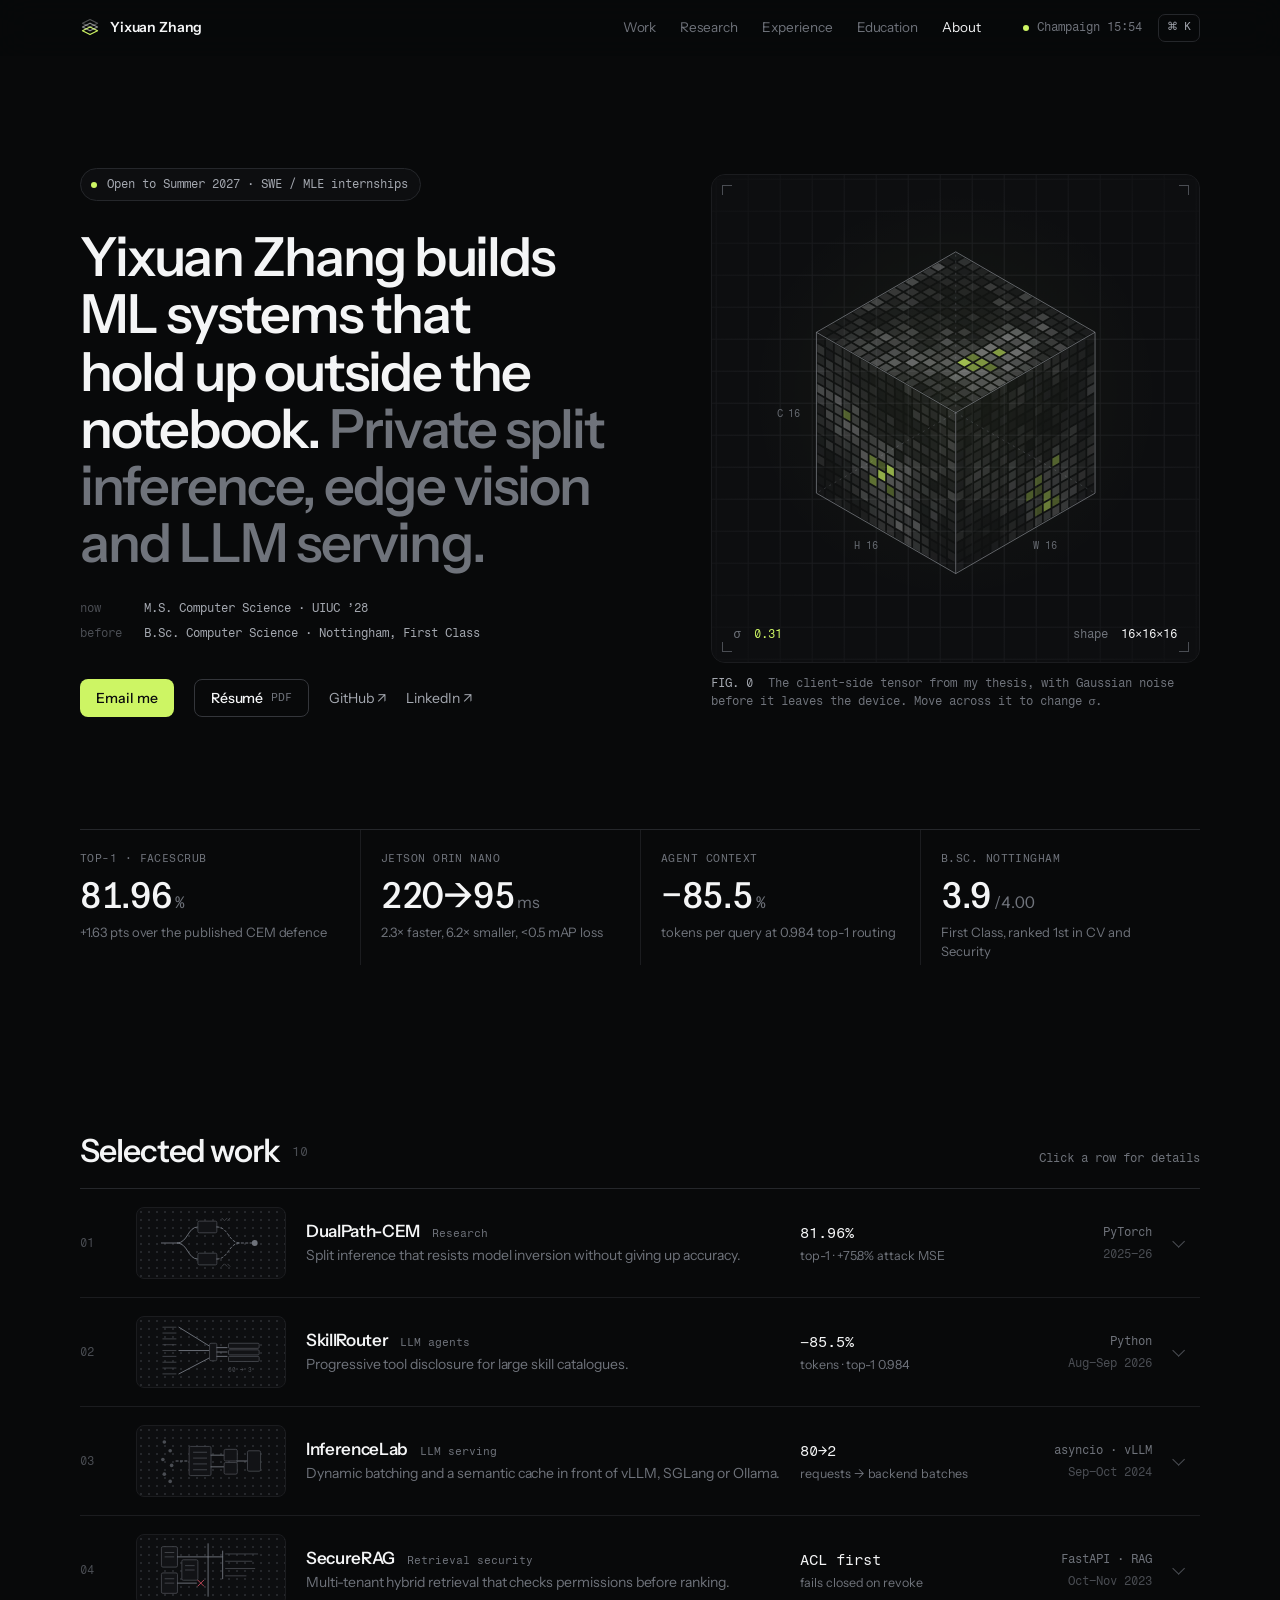
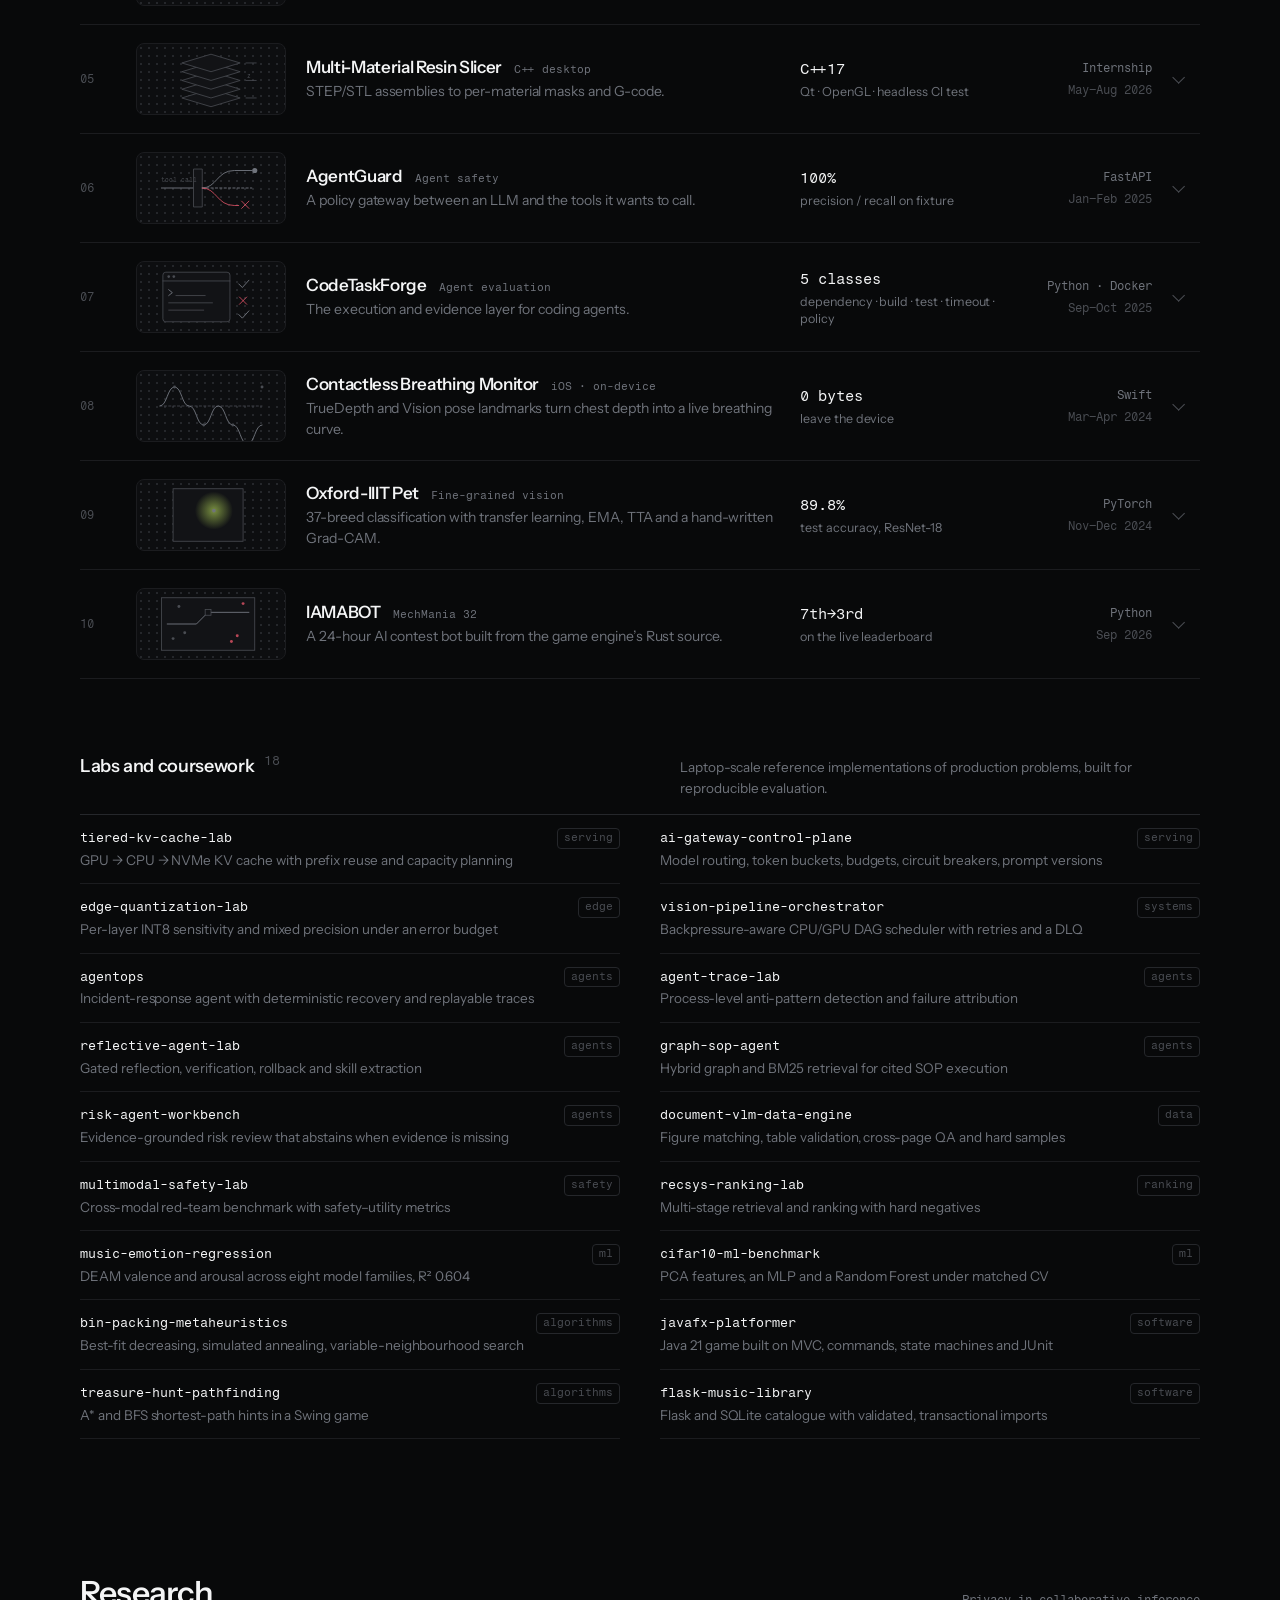
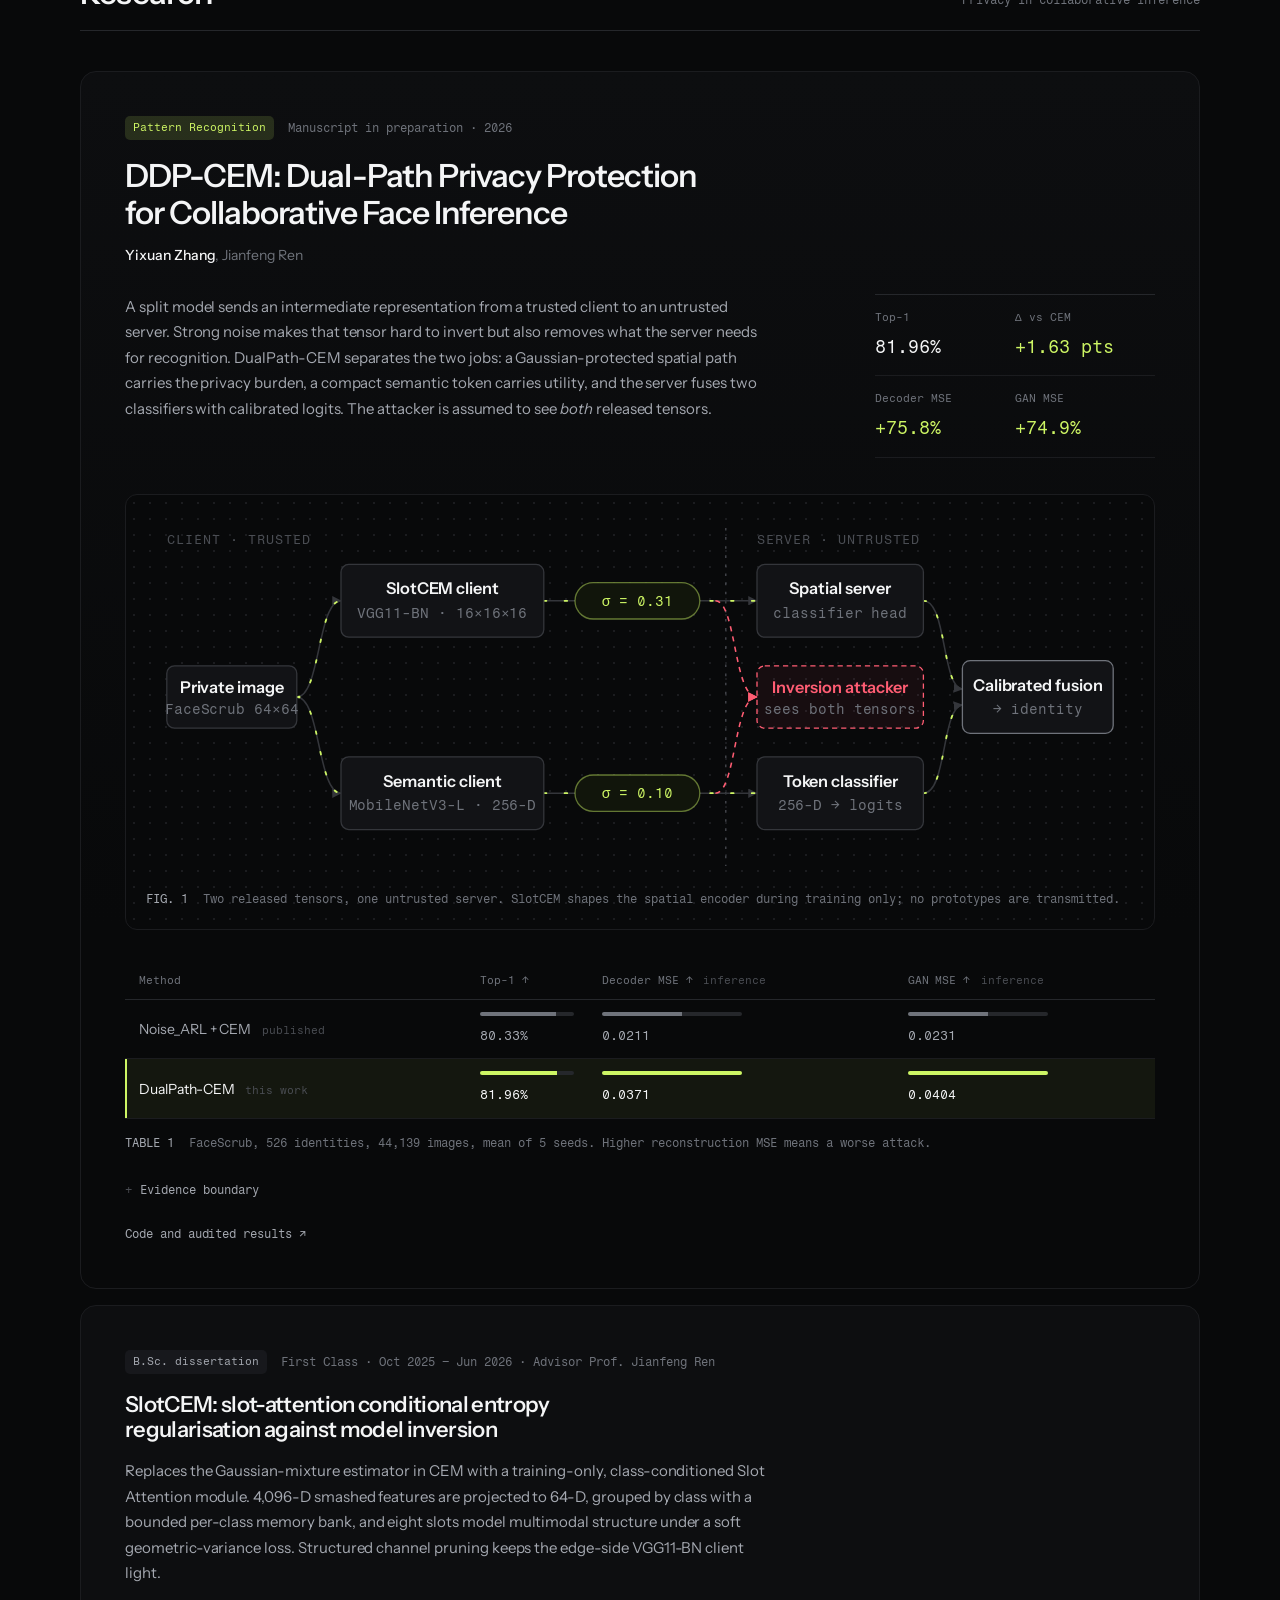
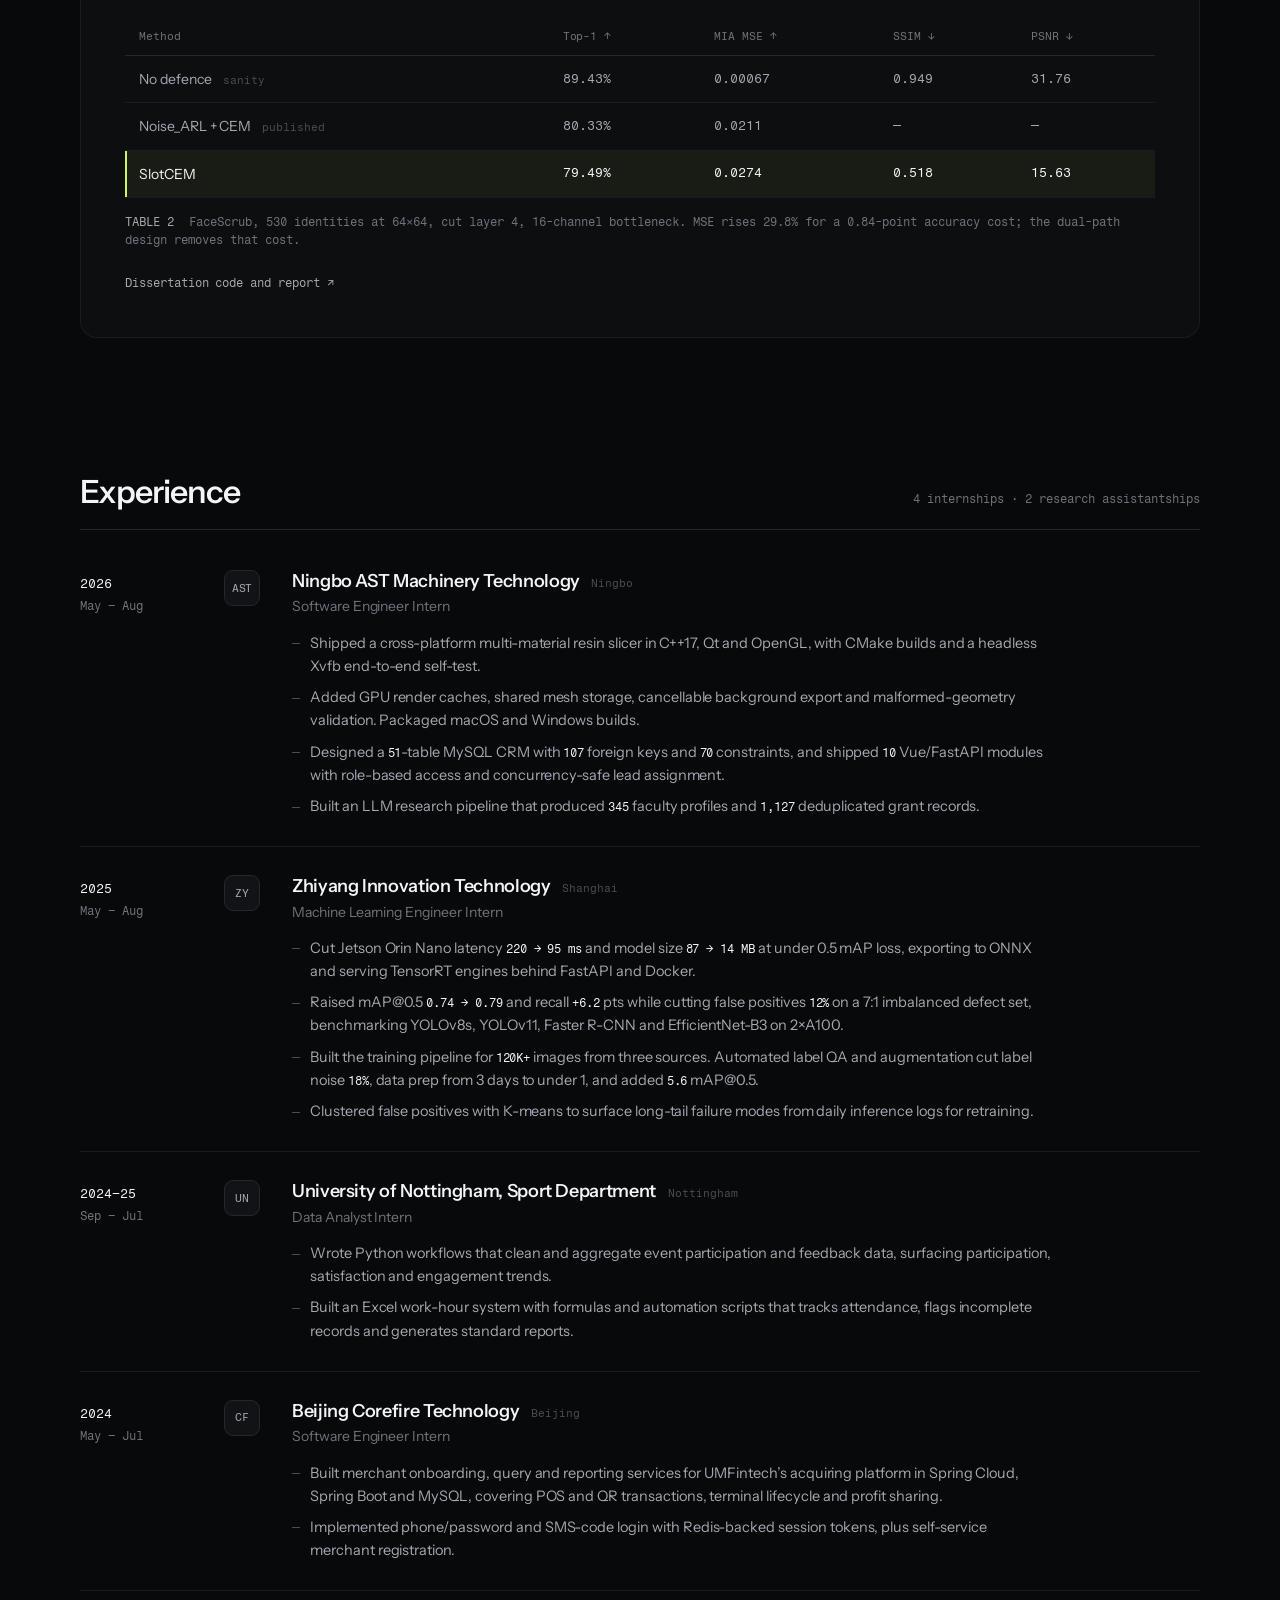
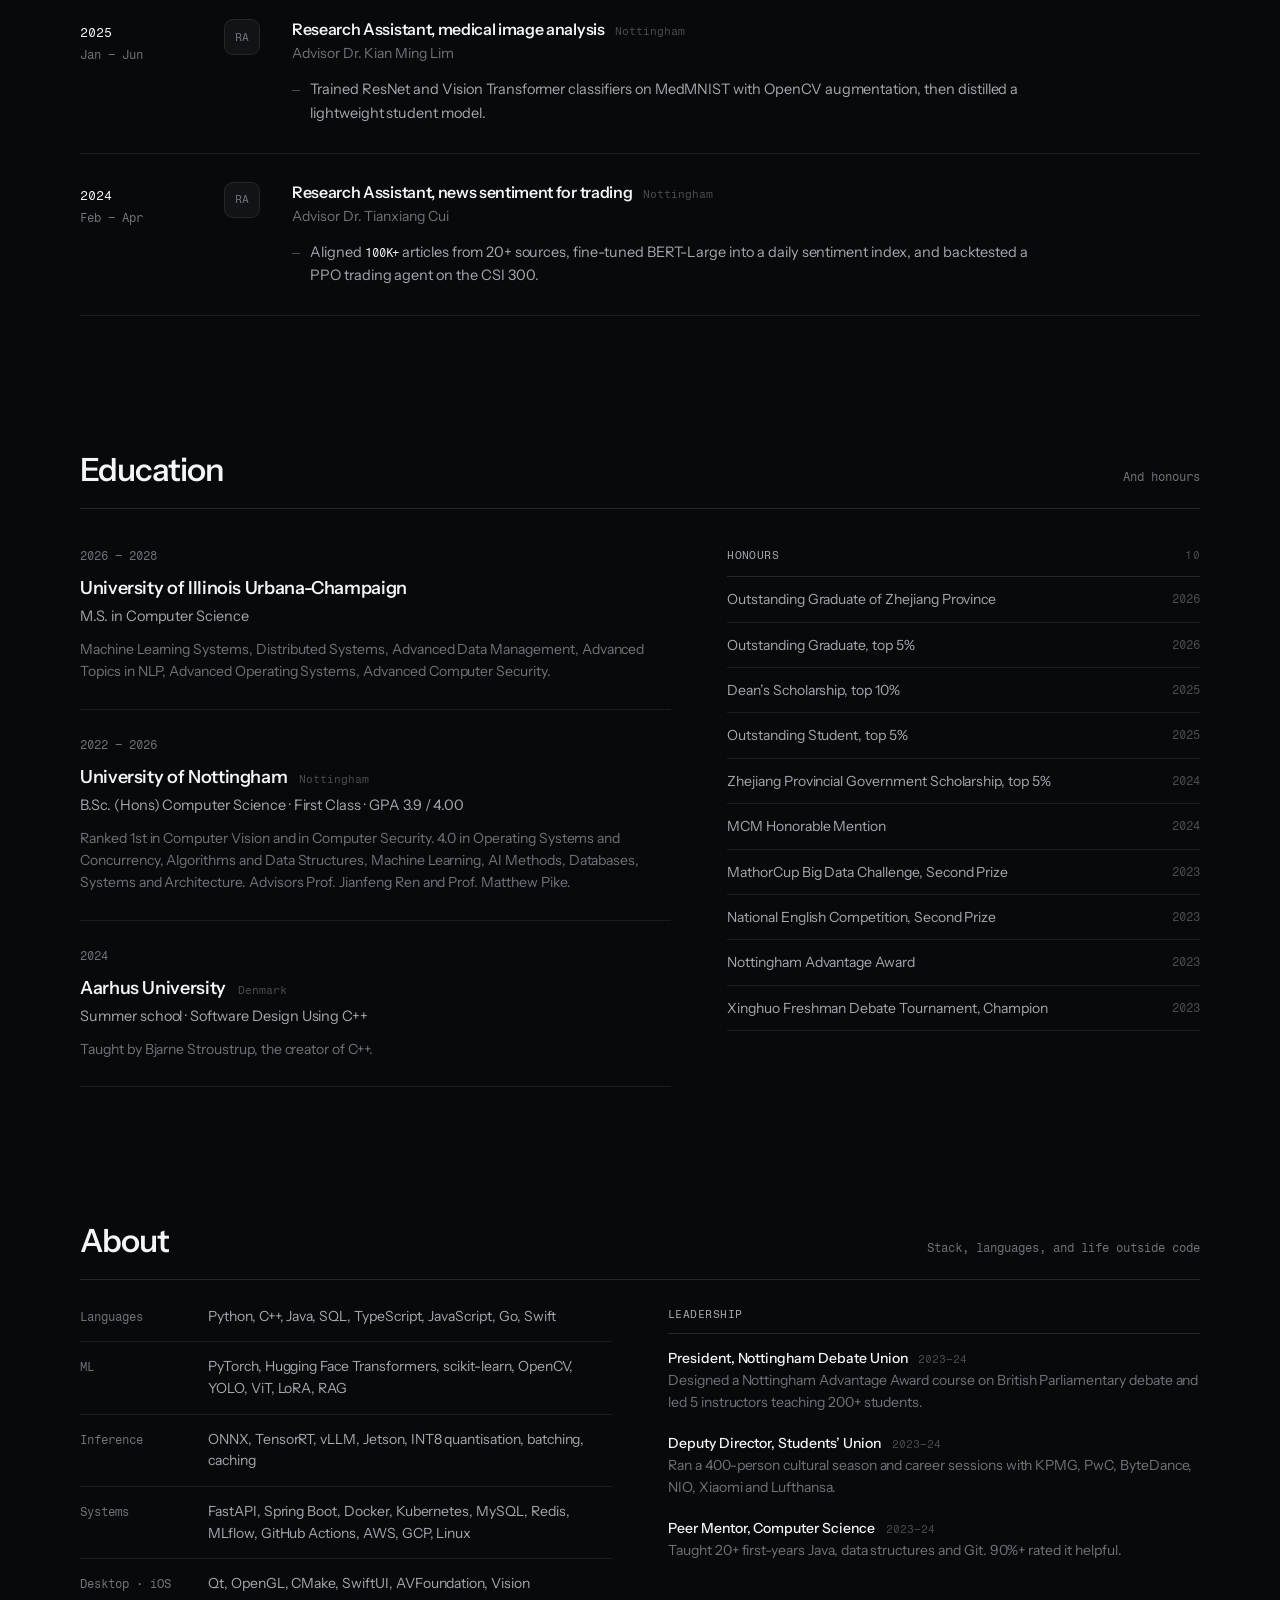
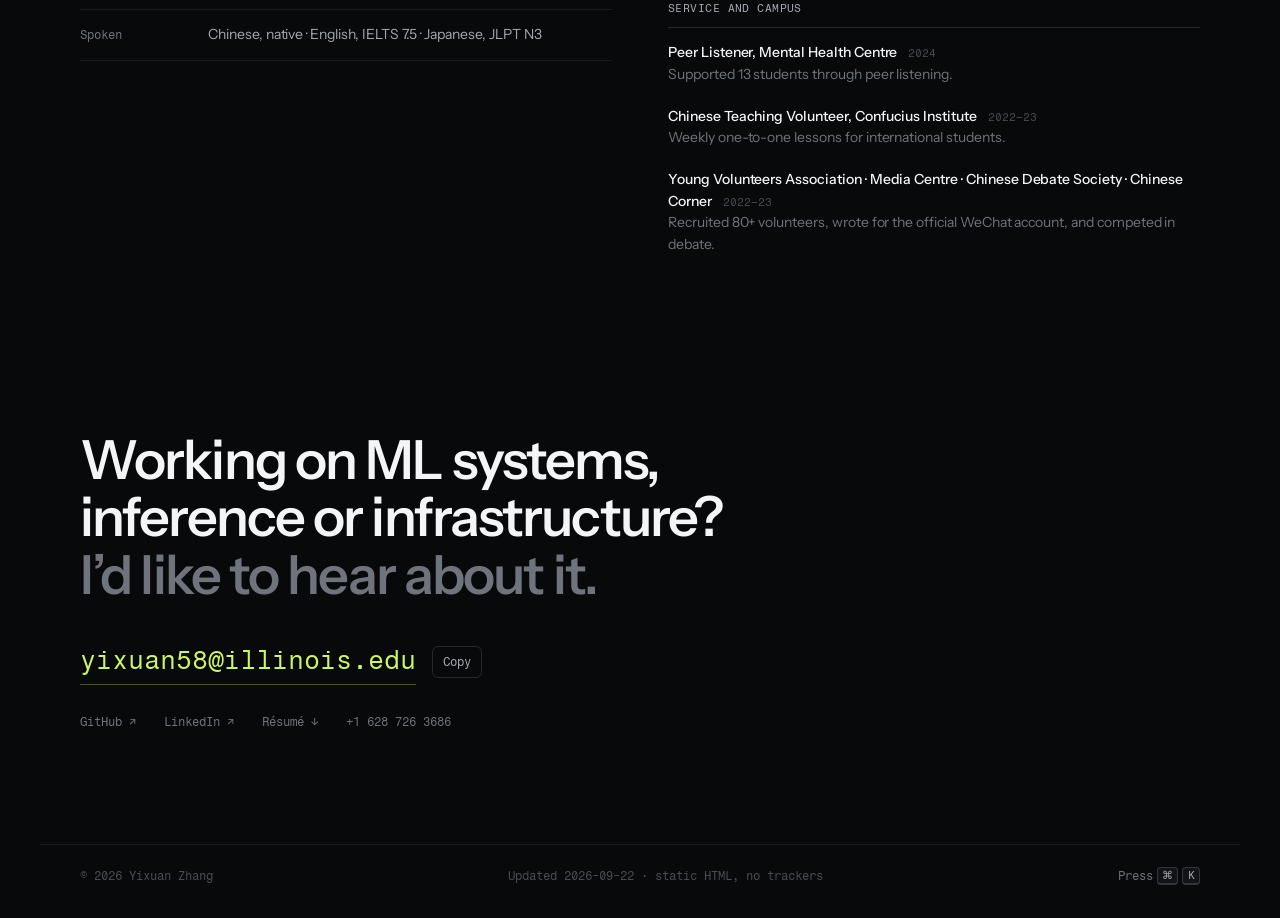
==== index.html @ f06b8dab "Stagger project dates from 2023 to 2026 so they no longer all sit in one month." ====
<!DOCTYPE html>
<html lang="en">
<head>
  <meta charset="utf-8">
  <meta name="viewport" content="width=device-width, initial-scale=1">
  <title>Yixuan Zhang — ML Engineer</title>
  <meta name="description" content="Yixuan (Asher) Zhang. Machine learning engineer: private split inference, edge vision, LLM serving. M.S. Computer Science at UIUC.">
  <meta name="author" content="Yixuan Zhang">
  <meta property="og:type" content="website">
  <meta property="og:title" content="Yixuan Zhang — ML Engineer">
  <meta property="og:description" content="Private split inference, edge vision, LLM serving. Research, internships, open source.">
  <meta property="og:url" content="https://asher0913.github.io/">
  <meta name="theme-color" content="#08090a">
  <link rel="preconnect" href="https://fonts.googleapis.com">
  <link rel="preconnect" href="https://fonts.gstatic.com" crossorigin>
  <link href="https://fonts.googleapis.com/css2?family=Instrument+Sans:wght@400..700&family=Fragment+Mono&display=swap" rel="stylesheet">
  <link rel="stylesheet" href="styles.css">
  <script>document.documentElement.classList.add("js")</script>
  <link rel="icon" href="data:image/svg+xml,<svg xmlns='http://www.w3.org/2000/svg' viewBox='0 0 64 64'><rect width='64' height='64' rx='12' fill='%2308090a'/><path d='M14 44 32 34 50 44 32 54Z' fill='none' stroke='%23cdf564' stroke-width='3'/><path d='M14 32 32 22 50 32 32 42Z' fill='none' stroke='%23f4f5f6' stroke-width='3' opacity='.55'/><path d='M14 20 32 10 50 20 32 30Z' fill='none' stroke='%23f4f5f6' stroke-width='3' opacity='.3'/></svg>">
  <script type="application/ld+json">
  {"@context":"https://schema.org","@type":"Person","name":"Yixuan Zhang","alternateName":"Asher Zhang","jobTitle":"Machine Learning Engineer","email":"mailto:yixuan58@illinois.edu","url":"https://asher0913.github.io/","affiliation":"University of Illinois Urbana-Champaign","alumniOf":"University of Nottingham","sameAs":["https://github.com/asher0913","https://www.linkedin.com/in/yixuan-zhang-b656392b5"]}
  </script>
</head>
<body>
  <a class="skip" href="#main">Skip to content</a>
  <div class="progress" aria-hidden="true"></div>

  <header class="bar">
    <div class="bar-in">
      <a class="mark" href="#top" aria-label="Back to top">
        <svg viewBox="0 0 24 24" aria-hidden="true"><path d="M3 16.5 12 12l9 4.5-9 4.5Z"/><path d="M3 12 12 7.5 21 12 12 16.5Z" opacity=".55"/><path d="M3 7.5 12 3l9 4.5L12 12Z" opacity=".3"/></svg>
        <span>Yixuan Zhang</span>
      </a>
      <nav class="bar-nav" aria-label="Sections">
        <a href="#work">Work</a>
        <a href="#research">Research</a>
        <a href="#experience">Experience</a>
        <a href="#education">Education</a>
        <a href="#about">About</a>
      </nav>
      <div class="bar-right">
        <span class="clock mono" aria-label="Local time in Champaign"><span class="pulse" aria-hidden="true"></span><span data-clock>Champaign</span></span>
        <button class="kbd-btn" type="button" data-open-palette aria-label="Open command menu"><kbd>⌘</kbd><kbd>K</kbd></button>
      </div>
    </div>
  </header>

  <main id="main">

    <!-- Hero -->
    <section class="hero wrap" id="top">
      <div class="hero-copy">
        <p class="eyebrow mono"><span class="dot" aria-hidden="true"></span>Open to Summer 2027 · SWE / MLE internships</p>
        <h1>
          <span class="h-strong">Yixuan Zhang builds ML systems that hold up outside the notebook.</span>
          <span class="h-soft">Private split inference, edge vision and LLM serving.</span>
        </h1>
        <p class="hero-meta mono"><span><i>now</i>M.S. Computer Science · UIUC ’28</span><span><i>before</i>B.Sc. Computer Science · Nottingham, First Class</span></p>
        <div class="hero-actions">
          <a class="btn btn-signal" href="mailto:yixuan58@illinois.edu">Email me</a>
          <a class="btn btn-line" href="Yixuan_Zhang_Resume.pdf?v=20260922">Résumé <span class="mono">PDF</span></a>
          <a class="txt-link" href="https://github.com/asher0913">GitHub ↗</a>
          <a class="txt-link" href="https://www.linkedin.com/in/yixuan-zhang-b656392b5">LinkedIn ↗</a>
        </div>
      </div>

      <figure class="hero-fig" aria-labelledby="fig0-cap">
        <div class="fig-frame">
          <span class="fig-corner tl" aria-hidden="true"></span><span class="fig-corner tr" aria-hidden="true"></span>
          <span class="fig-corner bl" aria-hidden="true"></span><span class="fig-corner br" aria-hidden="true"></span>
          <canvas id="tensor" width="520" height="520" role="img" aria-label="Isometric 16 by 16 by 16 feature tensor with animated Gaussian noise."></canvas>
          <div class="fig-readout mono" aria-live="off">
            <span>σ <b data-sigma>0.31</b></span>
            <span>shape <b>16×16×16</b></span>
          </div>
        </div>
        <figcaption id="fig0-cap" class="mono"><span>FIG. 0</span> The client-side tensor from my thesis, with Gaussian noise before it leaves the device. Move across it to change σ.</figcaption>
      </figure>

      <dl class="spec">
        <div><dt class="mono">Top-1 · FaceScrub</dt><dd>81.96<small>%</small></dd><p>+1.63 pts over the published CEM defence</p></div>
        <div><dt class="mono">Jetson Orin Nano</dt><dd>220→95<small>ms</small></dd><p>2.3× faster, 6.2× smaller, &lt;0.5 mAP loss</p></div>
        <div><dt class="mono">Agent context</dt><dd>−85.5<small>%</small></dd><p>tokens per query at 0.984 top-1 routing</p></div>
        <div><dt class="mono">B.Sc. Nottingham</dt><dd>3.9<small>/4.00</small></dd><p>First Class, ranked 1st in CV and Security</p></div>
      </dl>
    </section>

    <!-- Selected work -->
    <section class="sec wrap" id="work" aria-labelledby="work-h">
      <header class="sec-head">
        <h2 id="work-h">Selected work <span class="count mono">10</span></h2>
        <p class="mono sec-note">Click a row for details</p>
      </header>

      <div class="works">
        <details class="work" data-reveal>
          <summary>
            <span class="w-idx mono">01</span>
            <span class="w-fig" aria-hidden="true">
              <svg viewBox="0 0 160 96"><path class="ln" d="M12 48h22"/><path class="ln" d="M34 48c14 0 14-22 28-22h26"/><path class="ln" d="M34 48c14 0 14 22 28 22h26"/><rect class="bx" x="62" y="18" width="26" height="16" rx="2"/><rect class="bx" x="62" y="62" width="26" height="16" rx="2"/><path class="ln hl dash" d="M88 26c16 0 16 22 32 22h16"/><path class="ln hl dash" d="M88 70c16 0 16-22 32-22"/><circle class="nd hl" cx="140" cy="48" r="4"/><path class="tk" d="M95 14l3 3m4-3-3 3m4 0 3-3M95 80l3-3m4 3-3-3m4 0 3 3"/></svg>
            </span>
            <span class="w-main"><span class="w-title">DualPath-CEM</span><span class="w-kind mono">Research</span><span class="w-desc">Split inference that resists model inversion without giving up accuracy.</span></span>
            <span class="w-result"><b class="mono">81.96%</b><span>top-1 · +75.8% attack MSE</span></span>
            <span class="w-meta mono"><span>PyTorch</span><span>2025–26</span></span>
            <span class="w-chev" aria-hidden="true"></span>
          </summary>
          <div class="w-body">
            <ul>
              <li>Two client paths: a Gaussian-protected 16×16×16 SlotCEM tensor carries the privacy burden and a 256-D MobileNetV3 token carries utility. The server fuses them with calibrated logits.</li>
              <li>On a 44,139-image FaceScrub split (526 identities, 5 seeds), top-1 rose 1.63 points over the published Noise_ARL+CEM reference while decoder and GAN reconstruction MSE rose 75.8% and 74.9%.</li>
              <li>Manuscript in preparation for <em>Pattern Recognition</em> with Prof. Jianfeng Ren. Full write-up in <a href="#research">Research</a>.</li>
            </ul>
            <a class="txt-link" href="https://github.com/asher0913/DualPathCEM">github.com/asher0913/DualPathCEM ↗</a>
          </div>
        </details>

        <details class="work" data-reveal>
          <summary>
            <span class="w-idx mono">02</span>
            <span class="w-fig" aria-hidden="true">
              <svg viewBox="0 0 160 96"><g class="tk"><path d="M14 14h18M14 22h18M14 30h18M14 38h18M14 46h18M14 54h18M14 62h18M14 70h18M14 78h18"/></g><path class="ln" d="M36 14 78 40M36 78 78 56M36 46h42"/><rect class="bx" x="78" y="36" width="10" height="24" rx="2"/><path class="ln" d="M88 42h14M88 48h14M88 54h14"/><rect class="bx" x="104" y="36" width="42" height="7" rx="1.5"/><rect class="bx hl" x="104" y="45" width="42" height="7" rx="1.5"/><rect class="bx" x="104" y="54" width="42" height="7" rx="1.5"/><text class="lbl" x="104" y="76">60 → 3</text></svg>
            </span>
            <span class="w-main"><span class="w-title">SkillRouter</span><span class="w-kind mono">LLM agents</span><span class="w-desc">Progressive tool disclosure for large skill catalogues.</span></span>
            <span class="w-result"><b class="mono">−85.5%</b><span>tokens · top-1 0.984</span></span>
            <span class="w-meta mono"><span>Python</span><span>Aug–Sep 2026</span></span>
            <span class="w-chev" aria-hidden="true"></span>
          </summary>
          <div class="w-body">
            <ul>
              <li>Three-tier registry: routing reads only metadata, and full instructions load only for the skills actually selected.</li>
              <li>IDF-weighted lexical prefilter protects recall, then a ranker selects top-k. On a 60-skill catalogue, context fell from 14,108 to 2,052 tokens per query at top-1 0.984 and top-3 1.000.</li>
              <li>Content fingerprints and a CI admission gate block catalogue changes that add trigger conflicts or drop routing accuracy. 26 tests in GitHub Actions.</li>
            </ul>
            <a class="txt-link" href="https://github.com/asher0913/skill-router">github.com/asher0913/skill-router ↗</a>
          </div>
        </details>

        <details class="work" data-reveal>
          <summary>
            <span class="w-idx mono">03</span>
            <span class="w-fig" aria-hidden="true">
              <svg viewBox="0 0 160 96"><g class="nd-s"><circle cx="16" cy="22" r="2.5"/><circle cx="24" cy="34" r="2.5"/><circle cx="14" cy="46" r="2.5"/><circle cx="26" cy="54" r="2.5"/><circle cx="16" cy="66" r="2.5"/><circle cx="24" cy="76" r="2.5"/></g><path class="ln dash" d="M32 48h18"/><rect class="bx" x="50" y="28" width="30" height="40" rx="2"/><path class="tk" d="M56 36h18M56 44h18M56 52h18M56 60h18"/><path class="ln" d="M80 40h18M80 56h18"/><rect class="bx hl" x="98" y="32" width="18" height="16" rx="2"/><rect class="bx hl" x="98" y="50" width="18" height="16" rx="2"/><path class="ln" d="M116 48h14"/><rect class="bx" x="130" y="34" width="18" height="28" rx="2"/></svg>
            </span>
            <span class="w-main"><span class="w-title">InferenceLab</span><span class="w-kind mono">LLM serving</span><span class="w-desc">Dynamic batching and a semantic cache in front of vLLM, SGLang or Ollama.</span></span>
            <span class="w-result"><b class="mono">80→2</b><span>requests → backend batches</span></span>
            <span class="w-meta mono"><span>asyncio · vLLM</span><span>Sep–Oct 2024</span></span>
            <span class="w-chev" aria-hidden="true"></span>
          </summary>
          <div class="w-body">
            <ul>
              <li>Async dynamic batcher with batch-size and queue-wait bounds, plus a TTL/LRU semantic cache with a configurable similarity threshold.</li>
              <li>An 80-request, 16-concurrency workload collapsed into 2 backend batches at an 80% cache-hit rate and ~79 ms P95 on the deterministic backend.</li>
              <li>Swappable OpenAI-compatible backend, so the same harness runs against real vLLM, SGLang or Ollama servers.</li>
            </ul>
            <a class="txt-link" href="https://github.com/asher0913/inference-lab">github.com/asher0913/inference-lab ↗</a>
          </div>
        </details>

        <details class="work" data-reveal>
          <summary>
            <span class="w-idx mono">04</span>
            <span class="w-fig" aria-hidden="true">
              <svg viewBox="0 0 160 96"><rect class="bx" x="12" y="16" width="22" height="28" rx="2"/><rect class="bx" x="12" y="52" width="22" height="28" rx="2"/><rect class="bx" x="40" y="34" width="22" height="28" rx="2"/><path class="tk" d="M17 24h12M17 30h12M17 60h12M17 66h12M45 42h12M45 48h12"/><path class="ln hl" d="M76 12v72"/><path class="ln" d="M34 30h42M34 66h26"/><path class="ln warn" d="M62 62l8 8m0-8-8 8"/><path class="ln" d="M76 30h20"/><path class="tk" d="M100 26h44M100 36h36M100 46h40M100 56h28"/><path class="ln" d="M96 22v38"/></svg>
            </span>
            <span class="w-main"><span class="w-title">SecureRAG</span><span class="w-kind mono">Retrieval security</span><span class="w-desc">Multi-tenant hybrid retrieval that checks permissions before ranking.</span></span>
            <span class="w-result"><b class="mono">ACL first</b><span>fails closed on revoke</span></span>
            <span class="w-meta mono"><span>FastAPI · RAG</span><span>Oct–Nov 2023</span></span>
            <span class="w-chev" aria-hidden="true"></span>
          </summary>
          <div class="w-body">
            <ul>
              <li>Tenant and ACL filters run before hybrid ranking, and permissions are re-checked live before context assembly, so revoked text never reaches the model.</li>
              <li>BM25-style lexical retrieval with a swappable embedding interface, plus Recall@K, MRR and authorization-leakage regression tests.</li>
              <li>Citation and denial audit events on every query.</li>
            </ul>
            <a class="txt-link" href="https://github.com/asher0913/secure-rag">github.com/asher0913/secure-rag ↗</a>
          </div>
        </details>

        <details class="work" data-reveal>
          <summary>
            <span class="w-idx mono">05</span>
            <span class="w-fig" aria-hidden="true">
              <svg viewBox="0 0 160 96"><path class="bx" d="M40 74 80 62l40 12-40 12Z"/><path class="bx" d="M40 62 80 50l40 12-40 12Z"/><path class="bx hl" d="M40 50 80 38l40 12-40 12Z"/><path class="bx" d="M40 38 80 26l40 12-40 12Z"/><path class="bx" d="M40 26 80 14l40 12-40 12Z"/><path class="tk" d="M128 26h14M128 50h14M128 74h14"/><text class="lbl" x="130" y="46">z</text></svg>
            </span>
            <span class="w-main"><span class="w-title">Multi-Material Resin Slicer</span><span class="w-kind mono">C++ desktop</span><span class="w-desc">STEP/STL assemblies to per-material masks and G-code.</span></span>
            <span class="w-result"><b class="mono">C++17</b><span>Qt · OpenGL · headless CI test</span></span>
            <span class="w-meta mono"><span>Internship</span><span>May–Aug 2026</span></span>
            <span class="w-chev" aria-hidden="true"></span>
          </summary>
          <div class="w-body">
            <ul>
              <li>Imports STL and STEP assemblies through OpenCascade while preserving nested transforms, with per-part material assignment and an OpenGL VBO preview.</li>
              <li>Rasterises per-material PNG masks in a background worker with cancellation and timeouts, plans tank changes layer by layer, and writes merged exposures plus G-code.</li>
              <li>A headless <span class="mono">--selftest</span> runs the full import-to-G-code path under Xvfb in Ubuntu CI. Packaged for macOS and Windows.</li>
            </ul>
            <a class="txt-link" href="https://github.com/asher0913/multi-material-slicer">github.com/asher0913/multi-material-slicer ↗</a>
          </div>
        </details>

        <details class="work" data-reveal>
          <summary>
            <span class="w-idx mono">06</span>
            <span class="w-fig" aria-hidden="true">
              <svg viewBox="0 0 160 96"><path class="ln" d="M12 48h44"/><path class="bx" d="M56 22h12v52H56z"/><path class="ln hl" d="M68 48c20 0 20-24 44-24h24"/><path class="ln dash" d="M68 48h68"/><path class="ln warn" d="M68 48c20 0 20 24 44 24h6"/><path class="ln warn" d="M122 66l10 10m0-10-10 10"/><circle class="nd hl" cx="140" cy="24" r="3.5"/><text class="lbl" x="12" y="40">tool call</text></svg>
            </span>
            <span class="w-main"><span class="w-title">AgentGuard</span><span class="w-kind mono">Agent safety</span><span class="w-desc">A policy gateway between an LLM and the tools it wants to call.</span></span>
            <span class="w-result"><b class="mono">100%</b><span>precision / recall on fixture</span></span>
            <span class="w-meta mono"><span>FastAPI</span><span>Jan–Feb 2025</span></span>
            <span class="w-chev" aria-hidden="true"></span>
          </summary>
          <div class="w-body">
            <ul>
              <li>Every proposed tool call returns allow, require-approval or deny, with a bounded risk score, readable reasons and stable rule IDs for audit.</li>
              <li>Covers destructive shell commands, broad filesystem targets, credential exfiltration, prompt-injection propagation and multi-step escalation.</li>
              <li>100% precision and recall on the checked-in adversarial fixture.</li>
            </ul>
            <a class="txt-link" href="https://github.com/asher0913/agent-guard">github.com/asher0913/agent-guard ↗</a>
          </div>
        </details>

        <details class="work" data-reveal>
          <summary>
            <span class="w-idx mono">07</span>
            <span class="w-fig" aria-hidden="true">
              <svg viewBox="0 0 160 96"><rect class="bx" x="14" y="14" width="92" height="68" rx="4"/><path class="tk" d="M14 26h92"/><circle class="nd-s" cx="22" cy="20" r="1.8"/><circle class="nd-s" cx="29" cy="20" r="1.8"/><path class="ln" d="M22 38l5 4-5 4"/><path class="tk" d="M32 46h40M22 56h60M22 66h48"/><path class="ln hl" d="M118 30l5 5 9-10"/><path class="ln warn" d="M119 48l10 10m0-10-10 10"/><path class="ln hl" d="M118 72l5 5 9-10"/></svg>
            </span>
            <span class="w-main"><span class="w-title">CodeTaskForge</span><span class="w-kind mono">Agent evaluation</span><span class="w-desc">The execution and evidence layer for coding agents.</span></span>
            <span class="w-result"><b class="mono">5 classes</b><span>dependency · build · test · timeout · policy</span></span>
            <span class="w-meta mono"><span>Python · Docker</span><span>Sep–Oct 2025</span></span>
            <span class="w-chev" aria-hidden="true"></span>
          </summary>
          <div class="w-body">
            <ul>
              <li>Profiles a repository, then runs allowlisted, shell-free commands with timeouts, sanitised environments and path-traversal defences.</li>
              <li>Classifies each failure and emits a deterministic JSON report that downstream evaluation can consume. CLI and FastAPI share one pipeline.</li>
              <li>Docker and CI regression coverage.</li>
            </ul>
            <a class="txt-link" href="https://github.com/asher0913/code-task-forge">github.com/asher0913/code-task-forge ↗</a>
          </div>
        </details>

        <details class="work" data-reveal>
          <summary>
            <span class="w-idx mono">08</span>
            <span class="w-fig" aria-hidden="true">
              <svg viewBox="0 0 160 96"><path class="tk dash" d="M10 48h140"/><path class="ln hl" d="M10 48c10 0 10-26 20-26s10 26 20 26 10 26 20 26 10-26 20-26 10 26 20 26 10 26 20 26 10-26 20-26"/><g class="nd-s"><circle cx="30" cy="22" r="2"/><circle cx="70" cy="74" r="2"/><circle cx="110" cy="74" r="2"/><circle cx="150" cy="22" r="2"/></g></svg>
            </span>
            <span class="w-main"><span class="w-title">Contactless Breathing Monitor</span><span class="w-kind mono">iOS · on-device</span><span class="w-desc">TrueDepth and Vision pose landmarks turn chest depth into a live breathing curve.</span></span>
            <span class="w-result"><b class="mono">0 bytes</b><span>leave the device</span></span>
            <span class="w-meta mono"><span>Swift</span><span>Mar–Apr 2024</span></span>
            <span class="w-chev" aria-hidden="true"></span>
          </summary>
          <div class="w-body">
            <ul>
              <li>AVCaptureMultiCamSession synchronises front-camera video with TrueDepth depth, and Vision shoulder landmarks define the chest region of interest.</li>
              <li>Gaussian filtering and a weighted moving average turn the cropped depth signal into a respiratory curve plotted live in SwiftUI.</li>
              <li>No network client and no persistence. Grew out of a Software Engineering group project I led under Prof. Matthew Pike.</li>
            </ul>
            <a class="txt-link" href="https://github.com/asher0913/contactless-breathing-monitor">github.com/asher0913/contactless-breathing-monitor ↗</a>
          </div>
        </details>

        <details class="work" data-reveal>
          <summary>
            <span class="w-idx mono">09</span>
            <span class="w-fig" aria-hidden="true">
              <svg viewBox="0 0 160 96"><defs><radialGradient id="cam"><stop offset="0" stop-color="#cdf564" stop-opacity=".55"/><stop offset="1" stop-color="#cdf564" stop-opacity="0"/></radialGradient></defs><g class="grid-s"><path d="M40 12v72M52 12v72M64 12v72M76 12v72M88 12v72M100 12v72M112 12v72M28 24h96M28 36h96M28 48h96M28 60h96M28 72h96"/></g><rect class="bx" x="28" y="12" width="96" height="72"/><circle cx="84" cy="42" r="26" fill="url(#cam)"/><circle class="nd hl" cx="84" cy="42" r="2.5"/></svg>
            </span>
            <span class="w-main"><span class="w-title">Oxford-IIIT Pet</span><span class="w-kind mono">Fine-grained vision</span><span class="w-desc">37-breed classification with transfer learning, EMA, TTA and a hand-written Grad-CAM.</span></span>
            <span class="w-result"><b class="mono">89.8%</b><span>test accuracy, ResNet-18</span></span>
            <span class="w-meta mono"><span>PyTorch</span><span>Nov–Dec 2024</span></span>
            <span class="w-chev" aria-hidden="true"></span>
          </summary>
          <div class="w-body">
            <ul>
              <li>Fine-tuned ResNet-18 with mixed precision, cosine scheduling, EMA and horizontal-flip TTA to 89.8% test accuracy on 37 classes.</li>
              <li>A from-scratch SE-ResNet reached 49.7% as the controlled baseline, with ablations, confusion matrices and Grad-CAM overlays.</li>
            </ul>
            <a class="txt-link" href="https://github.com/asher0913/oxford-pet-classification">github.com/asher0913/oxford-pet-classification ↗</a>
          </div>
        </details>

        <details class="work" data-reveal>
          <summary>
            <span class="w-idx mono">10</span>
            <span class="w-fig" aria-hidden="true">
              <svg viewBox="0 0 160 96"><g class="grid-s"><path d="M28 12v72M44 12v72M60 12v72M76 12v72M92 12v72M108 12v72M124 12v72M12 28h128M12 44h128M12 60h128M12 76h128"/></g><rect class="bx" x="12" y="12" width="128" height="72"/><path class="ln hl" d="M20 48h40l16-16h56"/><rect class="bx hl" x="72" y="28" width="8" height="8"/><g class="nd-s"><circle cx="36" cy="24" r="2"/><circle cx="28" cy="68" r="2"/><circle cx="44" cy="60" r="2"/></g><g class="nd-w"><circle cx="116" cy="64" r="2"/><circle cx="124" cy="20" r="2"/><circle cx="108" cy="72" r="2"/></g></svg>
            </span>
            <span class="w-main"><span class="w-title">IAMABOT</span><span class="w-kind mono">MechMania 32</span><span class="w-desc">A 24-hour AI contest bot built from the game engine’s Rust source.</span></span>
            <span class="w-result"><b class="mono">7th→3rd</b><span>on the live leaderboard</span></span>
            <span class="w-meta mono"><span>Python</span><span>Sep 2026</span></span>
            <span class="w-chev" aria-hidden="true"></span>
          </summary>
          <div class="w-body">
            <ul>
              <li>Commands a fleet of up to 32 bots on a walled 32×32 map. Every rule the bot relies on was read from the engine’s Rust source rather than the prose rules.</li>
              <li>Engine-exact fire control, payload control and a replay-driven regression arena for testing strategy changes.</li>
            </ul>
            <a class="txt-link" href="https://github.com/asher0913/IAMABOT">github.com/asher0913/IAMABOT ↗</a>
          </div>
        </details>
      </div>

      <div class="labs" data-reveal>
        <header class="labs-head">
          <h3>Labs and coursework <span class="count mono">18</span></h3>
          <p>Laptop-scale reference implementations of production problems, built for reproducible evaluation.</p>
        </header>
        <div class="labs-table" role="list">
          <a role="listitem" href="https://github.com/asher0913/tiered-kv-cache-lab"><span class="mono">tiered-kv-cache-lab</span><span>GPU → CPU → NVMe KV cache with prefix reuse and capacity planning</span><em class="mono">serving</em></a>
          <a role="listitem" href="https://github.com/asher0913/ai-gateway-control-plane"><span class="mono">ai-gateway-control-plane</span><span>Model routing, token buckets, budgets, circuit breakers, prompt versions</span><em class="mono">serving</em></a>
          <a role="listitem" href="https://github.com/asher0913/edge-quantization-lab"><span class="mono">edge-quantization-lab</span><span>Per-layer INT8 sensitivity and mixed precision under an error budget</span><em class="mono">edge</em></a>
          <a role="listitem" href="https://github.com/asher0913/vision-pipeline-orchestrator"><span class="mono">vision-pipeline-orchestrator</span><span>Backpressure-aware CPU/GPU DAG scheduler with retries and a DLQ</span><em class="mono">systems</em></a>
          <a role="listitem" href="https://github.com/asher0913/agentops"><span class="mono">agentops</span><span>Incident-response agent with deterministic recovery and replayable traces</span><em class="mono">agents</em></a>
          <a role="listitem" href="https://github.com/asher0913/agent-trace-lab"><span class="mono">agent-trace-lab</span><span>Process-level anti-pattern detection and failure attribution</span><em class="mono">agents</em></a>
          <a role="listitem" href="https://github.com/asher0913/reflective-agent-lab"><span class="mono">reflective-agent-lab</span><span>Gated reflection, verification, rollback and skill extraction</span><em class="mono">agents</em></a>
          <a role="listitem" href="https://github.com/asher0913/graph-sop-agent"><span class="mono">graph-sop-agent</span><span>Hybrid graph and BM25 retrieval for cited SOP execution</span><em class="mono">agents</em></a>
          <a role="listitem" href="https://github.com/asher0913/risk-agent-workbench"><span class="mono">risk-agent-workbench</span><span>Evidence-grounded risk review that abstains when evidence is missing</span><em class="mono">agents</em></a>
          <a role="listitem" href="https://github.com/asher0913/document-vlm-data-engine"><span class="mono">document-vlm-data-engine</span><span>Figure matching, table validation, cross-page QA and hard samples</span><em class="mono">data</em></a>
          <a role="listitem" href="https://github.com/asher0913/multimodal-safety-lab"><span class="mono">multimodal-safety-lab</span><span>Cross-modal red-team benchmark with safety–utility metrics</span><em class="mono">safety</em></a>
          <a role="listitem" href="https://github.com/asher0913/recsys-ranking-lab"><span class="mono">recsys-ranking-lab</span><span>Multi-stage retrieval and ranking with hard negatives</span><em class="mono">ranking</em></a>
          <a role="listitem" href="https://github.com/asher0913/music-emotion-regression"><span class="mono">music-emotion-regression</span><span>DEAM valence and arousal across eight model families, R² 0.604</span><em class="mono">ml</em></a>
          <a role="listitem" href="https://github.com/asher0913/cifar10-ml-benchmark"><span class="mono">cifar10-ml-benchmark</span><span>PCA features, an MLP and a Random Forest under matched CV</span><em class="mono">ml</em></a>
          <a role="listitem" href="https://github.com/asher0913/bin-packing-metaheuristics"><span class="mono">bin-packing-metaheuristics</span><span>Best-fit decreasing, simulated annealing, variable-neighbourhood search</span><em class="mono">algorithms</em></a>
          <a role="listitem" href="https://github.com/asher0913/javafx-platformer"><span class="mono">javafx-platformer</span><span>Java 21 game built on MVC, commands, state machines and JUnit</span><em class="mono">software</em></a>
          <a role="listitem" href="https://github.com/asher0913/treasure-hunt-pathfinding"><span class="mono">treasure-hunt-pathfinding</span><span>A* and BFS shortest-path hints in a Swing game</span><em class="mono">algorithms</em></a>
          <a role="listitem" href="https://github.com/asher0913/flask-music-library"><span class="mono">flask-music-library</span><span>Flask and SQLite catalogue with validated, transactional imports</span><em class="mono">software</em></a>
        </div>
      </div>
    </section>

    <!-- Research -->
    <section class="sec wrap" id="research" aria-labelledby="research-h">
      <header class="sec-head">
        <h2 id="research-h">Research</h2>
        <p class="mono sec-note">Privacy in collaborative inference</p>
      </header>

      <article class="paper" data-reveal>
        <div class="paper-top">
          <span class="venue mono">Pattern Recognition</span>
          <span class="mono paper-status">Manuscript in preparation · 2026</span>
        </div>
        <h3>DDP-CEM: Dual-Path Privacy Protection for Collaborative Face Inference</h3>
        <p class="authors"><b>Yixuan Zhang</b>, Jianfeng Ren</p>

        <div class="paper-grid">
          <p class="abstract">A split model sends an intermediate representation from a trusted client to an untrusted server. Strong noise makes that tensor hard to invert but also removes what the server needs for recognition. DualPath-CEM separates the two jobs: a Gaussian-protected spatial path carries the privacy burden, a compact semantic token carries utility, and the server fuses two classifiers with calibrated logits. The attacker is assumed to see <em>both</em> released tensors.</p>
          <dl class="paper-nums">
            <div><dt class="mono">Top-1</dt><dd class="mono">81.96%</dd></div>
            <div><dt class="mono">Δ vs CEM</dt><dd class="mono sig">+1.63 pts</dd></div>
            <div><dt class="mono">Decoder MSE</dt><dd class="mono sig">+75.8%</dd></div>
            <div><dt class="mono">GAN MSE</dt><dd class="mono sig">+74.9%</dd></div>
          </dl>
        </div>

        <figure class="arch">
          <div class="arch-scroll">
            <svg viewBox="0 0 760 280" role="img" aria-labelledby="arch-t arch-d">
              <title id="arch-t">DualPath-CEM architecture</title>
              <desc id="arch-d">A private image feeds two client encoders. The SlotCEM client produces a 16 by 16 by 16 tensor with Gaussian noise sigma 0.31; the MobileNetV3-Large semantic client produces a 256-dimensional token with noise sigma 0.10. Both cross the trust boundary to an untrusted server where a spatial head and a token classifier are fused with calibrated logits into an identity prediction. An inversion attacker on the server observes both tensors.</desc>
              <defs>
                <marker id="ah" viewBox="0 0 8 8" refX="7.5" refY="4" markerWidth="6" markerHeight="6" orient="auto-start-reverse"><path d="M0 0 8 4 0 8z" class="a-head"/></marker>
                <marker id="ahw" viewBox="0 0 8 8" refX="7.5" refY="4" markerWidth="6" markerHeight="6" orient="auto-start-reverse"><path d="M0 0 8 4 0 8z" class="a-head-w"/></marker>
              </defs>
              <text x="16" y="22" class="a-zone">CLIENT · TRUSTED</text>
              <text x="470" y="22" class="a-zone">SERVER · UNTRUSTED</text>
              <line x1="446" y1="10" x2="446" y2="270" class="a-bound"/>

              <path d="M116 140C134 140 132 66 150 66" class="a-edge" marker-end="url(#ah)"/>
              <path d="M116 140C134 140 132 214 150 214" class="a-edge" marker-end="url(#ah)"/>
              <path d="M306 66H330M306 214H330" class="a-edge"/>
              <path d="M426 66H470" class="a-edge" marker-end="url(#ah)"/>
              <path d="M426 214H470" class="a-edge" marker-end="url(#ah)"/>
              <path d="M598 66C616 66 612 132 628 134" class="a-edge" marker-end="url(#ah)"/>
              <path d="M598 214C616 214 612 148 628 146" class="a-edge" marker-end="url(#ah)"/>
              <path d="M116 140C134 140 132 66 150 66M306 66H470M598 66C616 66 612 132 628 134" class="a-flow"/>
              <path d="M116 140C134 140 132 214 150 214M306 214H470M598 214C616 214 612 148 628 146" class="a-flow"/>
              <path d="M438 66C454 66 452 140 470 140" class="a-atk" marker-end="url(#ahw)"/>
              <path d="M438 214C454 214 452 140 470 140" class="a-atk" marker-end="url(#ahw)"/>

              <rect x="16" y="116" width="100" height="48" rx="6" class="a-box"/>
              <text x="66" y="137" class="a-t">Private image</text><text x="66" y="153" class="a-s">FaceScrub 64×64</text>
              <rect x="150" y="38" width="156" height="56" rx="6" class="a-box"/>
              <text x="228" y="61" class="a-t">SlotCEM client</text><text x="228" y="79" class="a-s">VGG11-BN · 16×16×16</text>
              <rect x="150" y="186" width="156" height="56" rx="6" class="a-box"/>
              <text x="228" y="209" class="a-t">Semantic client</text><text x="228" y="227" class="a-s">MobileNetV3-L · 256-D</text>
              <rect x="330" y="52" width="96" height="28" rx="14" class="a-noise"/><text x="378" y="70" class="a-n">σ = 0.31</text>
              <rect x="330" y="200" width="96" height="28" rx="14" class="a-noise"/><text x="378" y="218" class="a-n">σ = 0.10</text>
              <rect x="470" y="38" width="128" height="56" rx="6" class="a-box"/>
              <text x="534" y="61" class="a-t">Spatial server</text><text x="534" y="79" class="a-s">classifier head</text>
              <rect x="470" y="116" width="128" height="48" rx="6" class="a-atk-box"/>
              <text x="534" y="137" class="a-t a-w">Inversion attacker</text><text x="534" y="153" class="a-s">sees both tensors</text>
              <rect x="470" y="186" width="128" height="56" rx="6" class="a-box"/>
              <text x="534" y="209" class="a-t">Token classifier</text><text x="534" y="227" class="a-s">256-D → logits</text>
              <rect x="628" y="112" width="116" height="56" rx="6" class="a-box a-strong"/>
              <text x="686" y="135" class="a-t">Calibrated fusion</text><text x="686" y="153" class="a-s">→ identity</text>
            </svg>
          </div>
          <figcaption class="mono"><span>FIG. 1</span> Two released tensors, one untrusted server. SlotCEM shapes the spatial encoder during training only; no prototypes are transmitted.</figcaption>
        </figure>

        <div class="table-wrap">
          <table class="bench">
            <caption class="mono"><span>TABLE 1</span> FaceScrub, 526 identities, 44,139 images, mean of 5 seeds. Higher reconstruction MSE means a worse attack.</caption>
            <thead>
              <tr><th scope="col">Method</th><th scope="col">Top-1 ↑</th><th scope="col">Decoder MSE ↑ <span>inference</span></th><th scope="col">GAN MSE ↑ <span>inference</span></th></tr>
            </thead>
            <tbody>
              <tr>
                <th scope="row">Noise_ARL + CEM <span class="mono src">published</span></th>
                <td><span class="bar" style="--v:.8033"></span><span class="mono">80.33%</span></td>
                <td><span class="bar" style="--v:.569"></span><span class="mono">0.0211</span></td>
                <td><span class="bar" style="--v:.572"></span><span class="mono">0.0231</span></td>
              </tr>
              <tr class="ours">
                <th scope="row">DualPath-CEM <span class="mono src">this work</span></th>
                <td><span class="bar" style="--v:.8196"></span><span class="mono">81.96%</span></td>
                <td><span class="bar" style="--v:1"></span><span class="mono">0.0371</span></td>
                <td><span class="bar" style="--v:1"></span><span class="mono">0.0404</span></td>
              </tr>
            </tbody>
          </table>
        </div>

        <details class="scope">
          <summary class="mono">Evidence boundary</summary>
          <p>The reference row is the published CEM result, not a local reproduction. All five adaptations start from the same frozen SlotCEM foundation, so they are not independent end-to-end runs. The completed snapshot is FaceScrub-only. The evidence package covers 70 main attack runs, 15 repeated utility evaluations, 96 supplementary attack runs, a matched-capacity control and a ResNet-18 control.</p>
        </details>

        <div class="paper-links">
          <a class="txt-link" href="https://github.com/asher0913/DualPathCEM">Code and audited results ↗</a>
        </div>
      </article>

      <article class="paper paper-sub" data-reveal>
        <div class="paper-top">
          <span class="venue mono">B.Sc. dissertation</span>
          <span class="mono paper-status">First Class · Oct 2025 – Jun 2026 · Advisor Prof. Jianfeng Ren</span>
        </div>
        <h3>SlotCEM: slot-attention conditional entropy regularisation against model inversion</h3>
        <p class="abstract">Replaces the Gaussian-mixture estimator in CEM with a training-only, class-conditioned Slot Attention module. 4,096-D smashed features are projected to 64-D, grouped by class with a bounded per-class memory bank, and eight slots model multimodal structure under a soft geometric-variance loss. Structured channel pruning keeps the edge-side VGG11-BN client light.</p>
        <div class="table-wrap">
          <table class="bench compact">
            <caption class="mono"><span>TABLE 2</span> FaceScrub, 530 identities at 64×64, cut layer 4, 16-channel bottleneck. MSE rises 29.8% for a 0.84-point accuracy cost; the dual-path design removes that cost.</caption>
            <thead><tr><th scope="col">Method</th><th scope="col">Top-1 ↑</th><th scope="col">MIA MSE ↑</th><th scope="col">SSIM ↓</th><th scope="col">PSNR ↓</th></tr></thead>
            <tbody>
              <tr><th scope="row">No defence <span class="mono src">sanity</span></th><td class="mono">89.43%</td><td class="mono">0.00067</td><td class="mono">0.949</td><td class="mono">31.76</td></tr>
              <tr><th scope="row">Noise_ARL + CEM <span class="mono src">published</span></th><td class="mono">80.33%</td><td class="mono">0.0211</td><td class="mono">—</td><td class="mono">—</td></tr>
              <tr class="ours"><th scope="row">SlotCEM</th><td class="mono">79.49%</td><td class="mono">0.0274</td><td class="mono">0.518</td><td class="mono">15.63</td></tr>
            </tbody>
          </table>
        </div>
        <div class="paper-links"><a class="txt-link" href="https://github.com/asher0913/SlotCEM">Dissertation code and report ↗</a></div>
      </article>
    </section>

    <!-- Experience -->
    <section class="sec wrap" id="experience" aria-labelledby="exp-h">
      <header class="sec-head">
        <h2 id="exp-h">Experience</h2>
        <p class="mono sec-note">4 internships · 2 research assistantships</p>
      </header>

      <ol class="xp">
        <li class="xp-row" data-reveal>
          <div class="xp-when mono"><span>2026</span><span>May – Aug</span></div>
          <div class="xp-rail" aria-hidden="true"><span class="xp-mono">AST</span></div>
          <div class="xp-body">
            <h3>Ningbo AST Machinery Technology <span class="xp-loc mono">Ningbo</span></h3>
            <p class="xp-role">Software Engineer Intern</p>
            <ul>
              <li>Shipped a cross-platform multi-material resin slicer in C++17, Qt and OpenGL, with CMake builds and a headless Xvfb end-to-end self-test.</li>
              <li>Added GPU render caches, shared mesh storage, cancellable background export and malformed-geometry validation. Packaged macOS and Windows builds.</li>
              <li>Designed a <span class="m">51</span>-table MySQL CRM with <span class="m">107</span> foreign keys and <span class="m">70</span> constraints, and shipped <span class="m">10</span> Vue/FastAPI modules with role-based access and concurrency-safe lead assignment.</li>
              <li>Built an LLM research pipeline that produced <span class="m">345</span> faculty profiles and <span class="m">1,127</span> deduplicated grant records.</li>
            </ul>
          </div>
        </li>
        <li class="xp-row" data-reveal>
          <div class="xp-when mono"><span>2025</span><span>May – Aug</span></div>
          <div class="xp-rail" aria-hidden="true"><span class="xp-mono">ZY</span></div>
          <div class="xp-body">
            <h3>Zhiyang Innovation Technology <span class="xp-loc mono">Shanghai</span></h3>
            <p class="xp-role">Machine Learning Engineer Intern</p>
            <ul>
              <li>Cut Jetson Orin Nano latency <span class="m">220 → 95 ms</span> and model size <span class="m">87 → 14 MB</span> at under 0.5 mAP loss, exporting to ONNX and serving TensorRT engines behind FastAPI and Docker.</li>
              <li>Raised mAP@0.5 <span class="m">0.74 → 0.79</span> and recall <span class="m">+6.2</span> pts while cutting false positives <span class="m">12%</span> on a 7:1 imbalanced defect set, benchmarking YOLOv8s, YOLOv11, Faster R-CNN and EfficientNet-B3 on 2×A100.</li>
              <li>Built the training pipeline for <span class="m">120K+</span> images from three sources. Automated label QA and augmentation cut label noise <span class="m">18%</span>, data prep from 3 days to under 1, and added <span class="m">5.6</span> mAP@0.5.</li>
              <li>Clustered false positives with K-means to surface long-tail failure modes from daily inference logs for retraining.</li>
            </ul>
          </div>
        </li>
        <li class="xp-row" data-reveal>
          <div class="xp-when mono"><span>2024–25</span><span>Sep – Jul</span></div>
          <div class="xp-rail" aria-hidden="true"><span class="xp-mono">UN</span></div>
          <div class="xp-body">
            <h3>University of Nottingham, Sport Department <span class="xp-loc mono">Nottingham</span></h3>
            <p class="xp-role">Data Analyst Intern</p>
            <ul>
              <li>Wrote Python workflows that clean and aggregate event participation and feedback data, surfacing participation, satisfaction and engagement trends.</li>
              <li>Built an Excel work-hour system with formulas and automation scripts that tracks attendance, flags incomplete records and generates standard reports.</li>
            </ul>
          </div>
        </li>
        <li class="xp-row" data-reveal>
          <div class="xp-when mono"><span>2024</span><span>May – Jul</span></div>
          <div class="xp-rail" aria-hidden="true"><span class="xp-mono">CF</span></div>
          <div class="xp-body">
            <h3>Beijing Corefire Technology <span class="xp-loc mono">Beijing</span></h3>
            <p class="xp-role">Software Engineer Intern</p>
            <ul>
              <li>Built merchant onboarding, query and reporting services for UMFintech’s acquiring platform in Spring Cloud, Spring Boot and MySQL, covering POS and QR transactions, terminal lifecycle and profit sharing.</li>
              <li>Implemented phone/password and SMS-code login with Redis-backed session tokens, plus self-service merchant registration.</li>
            </ul>
          </div>
        </li>
        <li class="xp-row xp-minor" data-reveal>
          <div class="xp-when mono"><span>2025</span><span>Jan – Jun</span></div>
          <div class="xp-rail" aria-hidden="true"><span class="xp-mono">RA</span></div>
          <div class="xp-body">
            <h3>Research Assistant, medical image analysis <span class="xp-loc mono">Nottingham</span></h3>
            <p class="xp-role">Advisor Dr. Kian Ming Lim</p>
            <ul><li>Trained ResNet and Vision Transformer classifiers on MedMNIST with OpenCV augmentation, then distilled a lightweight student model.</li></ul>
          </div>
        </li>
        <li class="xp-row xp-minor" data-reveal>
          <div class="xp-when mono"><span>2024</span><span>Feb – Apr</span></div>
          <div class="xp-rail" aria-hidden="true"><span class="xp-mono">RA</span></div>
          <div class="xp-body">
            <h3>Research Assistant, news sentiment for trading <span class="xp-loc mono">Nottingham</span></h3>
            <p class="xp-role">Advisor Dr. Tianxiang Cui</p>
            <ul><li>Aligned <span class="m">100K+</span> articles from 20+ sources, fine-tuned BERT-Large into a daily sentiment index, and backtested a PPO trading agent on the CSI 300.</li></ul>
          </div>
        </li>
      </ol>
    </section>

    <!-- Education -->
    <section class="sec wrap" id="education" aria-labelledby="edu-h">
      <header class="sec-head">
        <h2 id="edu-h">Education</h2>
        <p class="mono sec-note">And honours</p>
      </header>

      <div class="edu">
        <div class="edu-list">
          <div class="edu-row" data-reveal>
            <p class="mono edu-when">2026 – 2028</p>
            <h3>University of Illinois Urbana-Champaign</h3>
            <p class="edu-deg">M.S. in Computer Science</p>
            <p class="edu-note">Machine Learning Systems, Distributed Systems, Advanced Data Management, Advanced Topics in NLP, Advanced Operating Systems, Advanced Computer Security.</p>
          </div>
          <div class="edu-row" data-reveal>
            <p class="mono edu-when">2022 – 2026</p>
            <h3>University of Nottingham <span class="xp-loc mono">Nottingham</span></h3>
            <p class="edu-deg">B.Sc. (Hons) Computer Science · First Class · GPA 3.9 / 4.00</p>
            <p class="edu-note">Ranked 1st in Computer Vision and in Computer Security. 4.0 in Operating Systems and Concurrency, Algorithms and Data Structures, Machine Learning, AI Methods, Databases, Systems and Architecture. Advisors Prof. Jianfeng Ren and Prof. Matthew Pike.</p>
          </div>
          <div class="edu-row" data-reveal>
            <p class="mono edu-when">2024</p>
            <h3>Aarhus University <span class="xp-loc mono">Denmark</span></h3>
            <p class="edu-deg">Summer school · Software Design Using C++</p>
            <p class="edu-note">Taught by Bjarne Stroustrup, the creator of C++.</p>
          </div>
        </div>

        <div class="honors" data-reveal>
          <h3 class="mono honors-h">Honours <span>10</span></h3>
          <ul>
            <li><span>Outstanding Graduate of Zhejiang Province</span><span class="mono">2026</span></li>
            <li><span>Outstanding Graduate, top 5%</span><span class="mono">2026</span></li>
            <li><span>Dean’s Scholarship, top 10%</span><span class="mono">2025</span></li>
            <li><span>Outstanding Student, top 5%</span><span class="mono">2025</span></li>
            <li><span>Zhejiang Provincial Government Scholarship, top 5%</span><span class="mono">2024</span></li>
            <li><span>MCM Honorable Mention</span><span class="mono">2024</span></li>
            <li><span>MathorCup Big Data Challenge, Second Prize</span><span class="mono">2023</span></li>
            <li><span>National English Competition, Second Prize</span><span class="mono">2023</span></li>
            <li><span>Nottingham Advantage Award</span><span class="mono">2023</span></li>
            <li><span>Xinghuo Freshman Debate Tournament, Champion</span><span class="mono">2023</span></li>
          </ul>
        </div>
      </div>
    </section>

    <!-- About -->
    <section class="sec wrap" id="about" aria-labelledby="about-h">
      <header class="sec-head">
        <h2 id="about-h">About</h2>
        <p class="mono sec-note">Stack, languages, and life outside code</p>
      </header>

      <div class="about">
        <dl class="stack" data-reveal>
          <div><dt class="mono">Languages</dt><dd>Python, C++, Java, SQL, TypeScript, JavaScript, Go, Swift</dd></div>
          <div><dt class="mono">ML</dt><dd>PyTorch, Hugging Face Transformers, scikit-learn, OpenCV, YOLO, ViT, LoRA, RAG</dd></div>
          <div><dt class="mono">Inference</dt><dd>ONNX, TensorRT, vLLM, Jetson, INT8 quantisation, batching, caching</dd></div>
          <div><dt class="mono">Systems</dt><dd>FastAPI, Spring Boot, Docker, Kubernetes, MySQL, Redis, MLflow, GitHub Actions, AWS, GCP, Linux</dd></div>
          <div><dt class="mono">Desktop · iOS</dt><dd>Qt, OpenGL, CMake, SwiftUI, AVFoundation, Vision</dd></div>
          <div><dt class="mono">Spoken</dt><dd>Chinese, native · English, IELTS 7.5 · Japanese, JLPT N3</dd></div>
        </dl>

        <div class="life" data-reveal>
          <div>
            <h3 class="mono">Leadership</h3>
            <p><b>President, Nottingham Debate Union</b> <span class="mono">2023–24</span>Designed a Nottingham Advantage Award course on British Parliamentary debate and led 5 instructors teaching 200+ students.</p>
            <p><b>Deputy Director, Students’ Union</b> <span class="mono">2023–24</span>Ran a 400-person cultural season and career sessions with KPMG, PwC, ByteDance, NIO, Xiaomi and Lufthansa.</p>
            <p><b>Peer Mentor, Computer Science</b> <span class="mono">2023–24</span>Taught 20+ first-years Java, data structures and Git. 90%+ rated it helpful.</p>
          </div>
          <div>
            <h3 class="mono">Service and campus</h3>
            <p><b>Peer Listener, Mental Health Centre</b> <span class="mono">2024</span>Supported 13 students through peer listening.</p>
            <p><b>Chinese Teaching Volunteer, Confucius Institute</b> <span class="mono">2022–23</span>Weekly one-to-one lessons for international students.</p>
            <p><b>Young Volunteers Association · Media Centre · Chinese Debate Society · Chinese Corner</b> <span class="mono">2022–23</span>Recruited 80+ volunteers, wrote for the official WeChat account, and competed in debate.</p>
          </div>
        </div>
      </div>
    </section>

    <!-- Contact -->
    <section class="contact wrap" id="contact" aria-labelledby="contact-h">
      <h2 id="contact-h"><span class="h-strong">Working on ML systems, inference or infrastructure?</span> <span class="h-soft">I’d like to hear about it.</span></h2>
      <div class="contact-row">
        <a class="mail mono" href="mailto:yixuan58@illinois.edu">yixuan58@illinois.edu</a>
        <button class="copy mono" type="button" data-copy="yixuan58@illinois.edu">Copy</button>
      </div>
      <div class="contact-links mono">
        <a href="https://github.com/asher0913">GitHub ↗</a>
        <a href="https://www.linkedin.com/in/yixuan-zhang-b656392b5">LinkedIn ↗</a>
        <a href="Yixuan_Zhang_Resume.pdf?v=20260922">Résumé ↓</a>
        <a href="tel:+16287263686">+1 628 726 3686</a>
      </div>
    </section>
  </main>

  <footer class="foot wrap mono">
    <span>© 2026 Yixuan Zhang</span>
    <span>Updated 2026-09-22 · static HTML, no trackers</span>
    <button type="button" data-open-palette>Press <kbd>⌘</kbd><kbd>K</kbd></button>
  </footer>

  <!-- Command palette -->
  <div class="palette" id="palette" hidden>
    <div class="palette-scrim" data-close-palette></div>
    <div class="palette-box" role="dialog" aria-modal="true" aria-label="Command menu">
      <div class="palette-input">
        <span class="mono" aria-hidden="true">›</span>
        <input type="text" placeholder="Jump to a section, project or link…" aria-label="Search" autocomplete="off" spellcheck="false">
        <kbd>esc</kbd>
      </div>
      <ul class="palette-list" role="listbox"></ul>
    </div>
  </div>

  <script src="main.js" defer></script>
</body>
</html>
---- styles.css ----
/* =====================================================================
   Tokens
   ===================================================================== */
:root {
  --bg: #08090a;
  --bg-1: #0d0e10;
  --bg-2: #121316;
  --bg-3: #17181c;
  --line: #1b1c1f;
  --line-2: #25272b;
  --line-3: #34363b;
  --fg: #f4f5f6;
  --fg-2: #a4a8b0;
  --fg-3: #6f737b;
  --fg-4: #4a4d53;
  --signal: #cdf564;
  --signal-2: rgb(205 245 100 / 0.14);
  --signal-3: rgb(205 245 100 / 0.06);
  --warn: #ff5d73;

  --sans: "Instrument Sans", ui-sans-serif, system-ui, -apple-system, "Segoe UI", sans-serif;
  --mono: "Fragment Mono", ui-monospace, "SF Mono", Menlo, Consolas, monospace;

  --max: 1200px;
  --pad: clamp(20px, 4vw, 40px);
  --bar-h: 56px;
  --ease: cubic-bezier(0.2, 0.7, 0.2, 1);

  color-scheme: dark;
}

/* =====================================================================
   Base
   ===================================================================== */
*, *::before, *::after { box-sizing: border-box; }

html {
  scroll-behavior: smooth;
  scroll-padding-top: calc(var(--bar-h) + 24px);
  -webkit-text-size-adjust: 100%;
}

body {
  margin: 0;
  background: var(--bg);
  color: var(--fg);
  font: 400 15px/1.6 var(--sans);
  letter-spacing: -0.003em;
  -webkit-font-smoothing: antialiased;
  -moz-osx-font-smoothing: grayscale;
  text-rendering: optimizeLegibility;
  overflow-x: hidden;
}

::selection { background: var(--signal); color: #0a0b0c; }

a { color: inherit; text-decoration: none; }
p, h1, h2, h3, dl, dd, figure { margin: 0; }
ul, ol { margin: 0; padding: 0; list-style: none; }
button { font: inherit; color: inherit; background: none; border: 0; padding: 0; cursor: pointer; }
svg, canvas { display: block; max-width: 100%; }
kbd {
  display: inline-grid;
  place-items: center;
  min-width: 18px;
  height: 18px;
  padding: 0 4px;
  border: 1px solid var(--line-3);
  border-bottom-width: 2px;
  border-radius: 4px;
  font: 400 10.5px/1 var(--mono);
  color: var(--fg-2);
  background: var(--bg-2);
}

.mono {
  font-family: var(--mono);
  font-size: 12px;
  letter-spacing: 0;
  font-variant-numeric: tabular-nums;
}

.wrap {
  width: 100%;
  max-width: var(--max);
  margin: 0 auto;
  padding: 0 var(--pad);
}

:focus-visible {
  outline: 1.5px solid var(--signal);
  outline-offset: 3px;
  border-radius: 4px;
}

.skip {
  position: fixed;
  left: 12px;
  top: -60px;
  z-index: 100;
  padding: 8px 12px;
  border-radius: 6px;
  background: var(--signal);
  color: #0a0b0c;
  font-weight: 600;
}
.skip:focus { top: 12px; }

.progress {
  position: fixed;
  inset: 0 0 auto 0;
  height: 1px;
  z-index: 60;
  background: var(--signal);
  transform: scaleX(var(--p, 0));
  transform-origin: 0 50%;
}

/* =====================================================================
   Top bar
   ===================================================================== */
.bar {
  position: sticky;
  top: 0;
  z-index: 50;
  height: var(--bar-h);
  background: rgb(8 9 10 / 0.72);
  backdrop-filter: saturate(140%) blur(16px);
  -webkit-backdrop-filter: saturate(140%) blur(16px);
  border-bottom: 1px solid transparent;
  transition: border-color 0.3s var(--ease);
}
.bar.is-scrolled { border-bottom-color: var(--line); }

.bar-in {
  max-width: var(--max);
  height: 100%;
  margin: 0 auto;
  padding: 0 var(--pad);
  display: flex;
  align-items: center;
  gap: 32px;
}

.mark {
  display: inline-flex;
  align-items: center;
  gap: 10px;
  font-weight: 600;
  font-size: 14px;
  letter-spacing: -0.01em;
}
.mark svg {
  width: 20px;
  height: 20px;
  fill: none;
  stroke: var(--fg);
  stroke-width: 1.5;
  stroke-linejoin: round;
}
.mark svg path:first-child { stroke: var(--signal); }

.bar-nav {
  display: flex;
  gap: 4px;
  margin-left: auto;
}
.bar-nav a {
  padding: 6px 10px;
  border-radius: 6px;
  font-size: 13.5px;
  color: var(--fg-3);
  transition: color 0.2s, background 0.2s;
}
.bar-nav a:hover { color: var(--fg); background: var(--bg-2); }
.bar-nav a[aria-current="true"] { color: var(--fg); }

.bar-right {
  display: flex;
  align-items: center;
  gap: 16px;
}
.clock {
  display: inline-flex;
  align-items: center;
  gap: 8px;
  color: var(--fg-3);
  white-space: nowrap;
}
.pulse {
  width: 6px;
  height: 6px;
  border-radius: 50%;
  background: var(--signal);
  box-shadow: 0 0 0 0 var(--signal-2);
  animation: pulse 2.4s var(--ease) infinite;
}
@keyframes pulse {
  0% { box-shadow: 0 0 0 0 rgb(205 245 100 / 0.45); }
  70%, 100% { box-shadow: 0 0 0 7px rgb(205 245 100 / 0); }
}
.kbd-btn {
  display: inline-flex;
  gap: 3px;
  padding: 5px 7px;
  border: 1px solid var(--line-2);
  border-radius: 7px;
  transition: border-color 0.2s, background 0.2s;
}
.kbd-btn:hover { border-color: var(--line-3); background: var(--bg-2); }
.kbd-btn kbd { border: 0; background: transparent; min-width: 10px; height: 16px; padding: 0 1px; color: var(--fg-2); }

/* =====================================================================
   Shared bits
   ===================================================================== */
.btn {
  display: inline-flex;
  align-items: center;
  gap: 8px;
  height: 38px;
  padding: 0 16px;
  border-radius: 8px;
  font-size: 14px;
  font-weight: 500;
  white-space: nowrap;
  transition: background 0.2s, border-color 0.2s, color 0.2s, transform 0.2s var(--ease);
}
.btn:active { transform: translateY(1px); }
.btn-signal { background: var(--signal); color: #0a0b0c; }
.btn-signal:hover { background: #dcff7d; }
.btn-line { border: 1px solid var(--line-3); color: var(--fg); }
.btn-line:hover { background: var(--bg-2); border-color: var(--fg-4); }
.btn-line .mono { color: var(--fg-3); font-size: 10.5px; }

.txt-link {
  font-size: 13.5px;
  color: var(--fg-2);
  transition: color 0.2s;
}
.txt-link:hover { color: var(--signal); }

.count {
  margin-left: 6px;
  color: var(--fg-4);
  font-size: 13px;
  vertical-align: 0.5em;
}

.m {
  font-family: var(--mono);
  font-size: 0.86em;
  color: var(--fg);
  white-space: nowrap;
}

/* =====================================================================
   Hero
   ===================================================================== */
.hero {
  display: grid;
  grid-template-columns: minmax(0, 1.08fr) minmax(0, 0.92fr);
  gap: 40px 56px;
  padding-top: clamp(56px, 9vw, 112px);
  padding-bottom: 32px;
  align-items: center;
}

.eyebrow {
  display: inline-flex;
  align-items: center;
  gap: 10px;
  padding: 6px 12px 6px 10px;
  border: 1px solid var(--line-2);
  border-radius: 999px;
  color: var(--fg-2);
  background: var(--bg-1);
}
.dot {
  width: 6px;
  height: 6px;
  border-radius: 50%;
  background: var(--signal);
}

.hero h1 {
  margin-top: 28px;
  font-size: clamp(34px, 4.3vw, 54px);
  line-height: 1.06;
  font-weight: 560;
  letter-spacing: -0.035em;
  text-wrap: balance;
}
.h-strong { color: var(--fg); }
.h-soft { color: var(--fg-3); }

.hero-meta {
  display: grid;
  gap: 6px;
  margin-top: 26px;
  color: var(--fg-2);
}
.hero-meta i {
  display: inline-block;
  width: 64px;
  font-style: normal;
  color: var(--fg-4);
}

.hero-actions {
  display: flex;
  flex-wrap: wrap;
  align-items: center;
  gap: 12px 20px;
  margin-top: 36px;
}
.hero-actions .txt-link { font-size: 14px; }

.hero-fig { position: relative; }
.fig-frame {
  position: relative;
  aspect-ratio: 1;
  border: 1px solid var(--line);
  border-radius: 14px;
  background:
    radial-gradient(60% 60% at 50% 45%, rgb(205 245 100 / 0.05), transparent 70%),
    linear-gradient(var(--line) 1px, transparent 1px) 0 0 / 32px 32px,
    linear-gradient(90deg, var(--line) 1px, transparent 1px) 0 0 / 32px 32px,
    var(--bg-1);
  background-position: center;
  overflow: hidden;
  cursor: crosshair;
}
.fig-frame::after {
  content: "";
  position: absolute;
  inset: 0;
  background: radial-gradient(75% 75% at 50% 50%, transparent 55%, var(--bg-1) 100%);
  pointer-events: none;
}
#tensor {
  position: absolute;
  inset: 0;
  width: 100%;
  height: 100%;
}
.fig-corner {
  position: absolute;
  z-index: 2;
  width: 10px;
  height: 10px;
  border-color: var(--fg-4);
  border-style: solid;
  border-width: 0;
}
.fig-corner.tl { top: 10px; left: 10px; border-top-width: 1px; border-left-width: 1px; }
.fig-corner.tr { top: 10px; right: 10px; border-top-width: 1px; border-right-width: 1px; }
.fig-corner.bl { bottom: 10px; left: 10px; border-bottom-width: 1px; border-left-width: 1px; }
.fig-corner.br { bottom: 10px; right: 10px; border-bottom-width: 1px; border-right-width: 1px; }
.fig-readout {
  position: absolute;
  z-index: 2;
  left: 22px;
  right: 22px;
  bottom: 18px;
  display: flex;
  justify-content: space-between;
  color: var(--fg-3);
  pointer-events: none;
}
.fig-readout b { font-weight: 400; color: var(--fg); margin-left: 6px; }
.fig-readout span:first-child b { color: var(--signal); }

.hero-fig figcaption,
.arch figcaption,
.bench caption {
  margin-top: 12px;
  color: var(--fg-3);
  line-height: 1.55;
  font-size: 11.5px;
}
.hero-fig figcaption span,
.arch figcaption span,
.bench caption span {
  color: var(--fg-2);
  margin-right: 8px;
}

.spec {
  grid-column: 1 / -1;
  display: grid;
  grid-template-columns: repeat(4, minmax(0, 1fr));
  margin-top: clamp(40px, 6vw, 72px);
  border-top: 1px solid var(--line-2);
}
.spec > div {
  padding: 20px 20px 4px 0;
}
.spec > div + div {
  padding-left: 20px;
  border-left: 1px solid var(--line);
}
.spec dt {
  color: var(--fg-3);
  text-transform: uppercase;
  letter-spacing: 0.04em;
  font-size: 11px;
}
.spec dd {
  margin-top: 10px;
  font-size: clamp(26px, 2.8vw, 36px);
  font-weight: 500;
  letter-spacing: -0.035em;
  line-height: 1;
  font-variant-numeric: tabular-nums;
}
.spec dd small {
  margin-left: 3px;
  font-size: 0.45em;
  font-weight: 400;
  letter-spacing: 0;
  color: var(--fg-3);
}
.spec p {
  margin-top: 10px;
  font-size: 13px;
  color: var(--fg-3);
  line-height: 1.45;
}

/* =====================================================================
   Sections
   ===================================================================== */
.sec {
  padding-top: clamp(80px, 11vw, 136px);
}
.sec-head {
  display: flex;
  align-items: baseline;
  justify-content: space-between;
  gap: 16px;
  padding-bottom: 20px;
  border-bottom: 1px solid var(--line-2);
}
.sec-head h2 {
  font-size: clamp(24px, 2.6vw, 32px);
  font-weight: 560;
  letter-spacing: -0.03em;
  line-height: 1.1;
}
.sec-note { color: var(--fg-3); }

/* =====================================================================
   Selected work
   ===================================================================== */
.work {
  border-bottom: 1px solid var(--line);
  transition: background 0.25s var(--ease);
}
.work summary {
  list-style: none;
  display: grid;
  grid-template-columns: 36px 150px minmax(0, 1fr) 200px 132px 16px;
  align-items: center;
  gap: 20px;
  padding: 18px 12px 18px 0;
  cursor: pointer;
  position: relative;
}
.work summary::-webkit-details-marker { display: none; }
.work summary::before {
  content: "";
  position: absolute;
  inset: 0 -12px;
  border-radius: 10px;
  background: var(--bg-1);
  opacity: 0;
  transition: opacity 0.25s var(--ease);
  z-index: -1;
}
.work summary:hover::before,
.work[open] summary::before { opacity: 1; }

.w-idx { color: var(--fg-4); }
.work summary:hover .w-idx,
.work[open] .w-idx { color: var(--signal); }

.w-fig {
  display: block;
  height: 72px;
  border: 1px solid var(--line);
  border-radius: 8px;
  background:
    radial-gradient(circle, var(--line-2) 0.8px, transparent 1px) 0 0 / 8px 8px,
    var(--bg-1);
  overflow: hidden;
  transition: border-color 0.25s;
}
.work summary:hover .w-fig,
.work[open] .w-fig { border-color: var(--line-3); }
.w-fig svg { width: 100%; height: 100%; }

/* Figure primitives */
.w-fig .ln { fill: none; stroke: var(--fg-3); stroke-width: 1.3; stroke-linecap: round; stroke-linejoin: round; transition: stroke 0.25s; }
.w-fig .tk { fill: none; stroke: var(--fg-4); stroke-width: 1.1; stroke-linecap: round; }
.w-fig .bx { fill: var(--bg-2); stroke: var(--fg-4); stroke-width: 1.1; transition: stroke 0.25s, fill 0.25s; }
.w-fig .nd { fill: var(--fg-3); transition: fill 0.25s; }
.w-fig .nd-s circle, .w-fig circle.nd-s { fill: var(--fg-4); }
.w-fig .nd-w circle { fill: var(--warn); opacity: 0.7; }
.w-fig .grid-s { fill: none; stroke: var(--line-2); stroke-width: 1; }
.w-fig .lbl { fill: var(--fg-4); font: 8px var(--mono); }
.w-fig .dash { stroke-dasharray: 3 3; }
.w-fig .warn { stroke: var(--warn); opacity: 0.75; }
.work summary:hover .w-fig .hl,
.work[open] .w-fig .hl { stroke: var(--signal); }
.work summary:hover .w-fig .bx.hl,
.work[open] .w-fig .bx.hl { fill: var(--signal-2); }
.work summary:hover .w-fig .nd.hl,
.work[open] .w-fig .nd.hl { fill: var(--signal); }
.work summary:hover .w-fig .dash.hl,
.work[open] .w-fig .dash.hl { animation: march 1s linear infinite; }
@keyframes march { to { stroke-dashoffset: -12; } }

.w-main { display: grid; gap: 3px; min-width: 0; }
.w-title {
  font-size: 17px;
  font-weight: 560;
  letter-spacing: -0.02em;
  line-height: 1.25;
}
.w-kind {
  justify-self: start;
  color: var(--fg-3);
  font-size: 11px;
}
.w-main { grid-template-columns: auto 1fr; column-gap: 12px; align-items: baseline; }
.w-desc {
  grid-column: 1 / -1;
  color: var(--fg-3);
  font-size: 14px;
  line-height: 1.45;
}

.w-result { display: grid; gap: 3px; }
.w-result b { font-size: 15px; font-weight: 400; color: var(--fg); }
.work summary:hover .w-result b,
.work[open] .w-result b { color: var(--signal); }
.w-result span { font-size: 12.5px; color: var(--fg-3); line-height: 1.35; }

.w-meta {
  display: grid;
  gap: 4px;
  justify-items: end;
  color: var(--fg-3);
  font-size: 11.5px;
  text-align: right;
}
.w-meta span:last-child { color: var(--fg-4); }

.w-chev {
  width: 9px;
  height: 9px;
  border-right: 1.5px solid var(--fg-4);
  border-bottom: 1.5px solid var(--fg-4);
  transform: rotate(45deg) translateY(-3px);
  transition: transform 0.3s var(--ease), border-color 0.2s;
}
.work[open] .w-chev { transform: rotate(225deg) translate(-2px, -1px); border-color: var(--signal); }

.w-body {
  display: grid;
  gap: 14px;
  padding: 4px 0 26px calc(36px + 150px + 40px);
  max-width: calc(36px + 150px + 40px + 680px);
}
.w-body ul { display: grid; gap: 8px; }
.w-body li {
  position: relative;
  padding-left: 18px;
  color: var(--fg-2);
  font-size: 14.5px;
  line-height: 1.6;
}
.w-body li::before {
  content: "";
  position: absolute;
  left: 0;
  top: 0.8em;
  width: 8px;
  height: 1px;
  background: var(--fg-4);
}
.w-body a:not(.txt-link) { color: var(--fg); border-bottom: 1px solid var(--line-3); }
.w-body .txt-link { font-family: var(--mono); font-size: 12px; justify-self: start; }
.work[open] .w-body { animation: open 0.35s var(--ease); }
@keyframes open { from { opacity: 0; transform: translateY(-4px); } }

/* Labs */
.labs { margin-top: 72px; }
.labs-head {
  display: flex;
  flex-wrap: wrap;
  align-items: baseline;
  justify-content: space-between;
  gap: 8px 24px;
  padding-bottom: 14px;
  border-bottom: 1px solid var(--line-2);
}
.labs-head h3 { font-size: 18px; font-weight: 560; letter-spacing: -0.02em; }
.labs-head p { color: var(--fg-3); font-size: 13.5px; max-width: 520px; }
.labs-table {
  display: grid;
  grid-template-columns: repeat(2, minmax(0, 1fr));
  column-gap: 40px;
}
.labs-table a {
  display: grid;
  grid-template-columns: minmax(0, 1fr) auto;
  grid-template-areas: "name tag" "desc desc";
  gap: 2px 12px;
  padding: 13px 0;
  border-bottom: 1px solid var(--line);
  transition: border-color 0.2s;
}
.labs-table a > span.mono { grid-area: name; color: var(--fg); font-size: 12.5px; transition: color 0.2s; min-width: 0; overflow: hidden; text-overflow: ellipsis; white-space: nowrap; }
.labs-table a > span:not(.mono) { grid-area: desc; color: var(--fg-3); font-size: 13.5px; line-height: 1.45; }
.labs-table a > em {
  grid-area: tag;
  justify-self: end;
  font-style: normal;
  font-size: 10.5px;
  color: var(--fg-4);
  border: 1px solid var(--line-2);
  border-radius: 4px;
  padding: 1px 6px;
  align-self: center;
}
.labs-table a:hover > span.mono { color: var(--signal); }
.labs-table a:hover { border-bottom-color: var(--line-3); }

/* =====================================================================
   Research
   ===================================================================== */
.paper {
  margin-top: 40px;
  padding: clamp(24px, 3.5vw, 44px);
  border: 1px solid var(--line);
  border-radius: 16px;
  background: linear-gradient(180deg, var(--bg-1), var(--bg) 70%);
}
.paper-sub { margin-top: 16px; background: var(--bg-1); }

.paper-top {
  display: flex;
  flex-wrap: wrap;
  align-items: center;
  gap: 10px 14px;
}
.venue {
  padding: 3px 8px;
  border-radius: 5px;
  background: var(--signal-2);
  color: var(--signal);
  font-size: 11px;
}
.paper-sub .venue { background: var(--bg-3); color: var(--fg-2); }
.paper-status { color: var(--fg-3); font-size: 11.5px; }

.paper h3 {
  margin-top: 18px;
  max-width: 30ch;
  font-size: clamp(22px, 2.6vw, 32px);
  font-weight: 560;
  letter-spacing: -0.03em;
  line-height: 1.15;
  text-wrap: balance;
}
.paper-sub h3 { max-width: 40ch; font-size: clamp(18px, 1.8vw, 22px); }
.authors { margin-top: 12px; color: var(--fg-3); font-size: 14px; }
.authors b { color: var(--fg); font-weight: 500; }

.paper-grid {
  display: grid;
  grid-template-columns: minmax(0, 1fr) 280px;
  gap: 40px;
  margin-top: 28px;
}
.abstract {
  color: var(--fg-2);
  font-size: 15px;
  line-height: 1.7;
  max-width: 64ch;
}
.paper-sub .abstract { margin-top: 16px; }
.paper-nums {
  display: grid;
  grid-template-columns: 1fr 1fr;
  border-top: 1px solid var(--line-2);
  align-self: start;
}
.paper-nums div { padding: 14px 0; border-bottom: 1px solid var(--line); }
.paper-nums div:nth-child(odd) { padding-right: 12px; }
.paper-nums dt { color: var(--fg-3); font-size: 11px; }
.paper-nums dd { margin-top: 6px; font-size: 18px; color: var(--fg); }
.paper-nums dd.sig { color: var(--signal); }

.arch {
  margin-top: 36px;
  padding: 20px;
  border: 1px solid var(--line);
  border-radius: 12px;
  background:
    radial-gradient(circle, var(--line) 0.8px, transparent 1px) 0 0 / 16px 16px,
    var(--bg);
}
.arch-scroll { overflow-x: auto; }
.arch svg { width: 100%; min-width: 640px; height: auto; }

.a-box { fill: var(--bg-2); stroke: var(--line-3); stroke-width: 1; }
.a-strong { stroke: var(--fg-3); }
.a-atk-box { fill: rgb(255 93 115 / 0.06); stroke: var(--warn); stroke-width: 1; stroke-dasharray: 4 3; }
.a-noise { fill: #11150b; stroke: rgb(205 245 100 / 0.45); stroke-width: 1; }
.a-edge { fill: none; stroke: var(--line-3); stroke-width: 1.2; }
.a-flow { fill: none; stroke: var(--signal); stroke-width: 1.4; stroke-dasharray: 2 14; stroke-linecap: round; animation: flow 1.6s linear infinite; }
.a-atk { fill: none; stroke: var(--warn); stroke-width: 1.2; stroke-dasharray: 4 4; animation: flow 2.2s linear infinite; }
@keyframes flow { to { stroke-dashoffset: -32; } }
.a-head { fill: var(--line-3); }
.a-head-w { fill: var(--warn); }
.a-bound { stroke: var(--fg-4); stroke-width: 1; stroke-dasharray: 2 5; }
.a-t { fill: var(--fg); font: 600 12.5px var(--sans); text-anchor: middle; }
.a-w { fill: var(--warn); }
.a-s { fill: var(--fg-3); font: 10.5px var(--mono); text-anchor: middle; }
.a-n { fill: var(--signal); font: 11px var(--mono); text-anchor: middle; }
.a-zone { fill: var(--fg-4); font: 10px var(--mono); letter-spacing: 0.08em; }

.table-wrap { margin-top: 32px; overflow-x: auto; }
.bench {
  width: 100%;
  min-width: 560px;
  border-collapse: collapse;
  font-size: 14px;
}
.bench caption { caption-side: bottom; text-align: left; padding-top: 4px; }
.bench th, .bench td {
  padding: 12px 14px;
  border-bottom: 1px solid var(--line);
  text-align: left;
  font-weight: 400;
  vertical-align: middle;
}
.bench thead th {
  font: 400 11px var(--mono);
  color: var(--fg-3);
  border-bottom-color: var(--line-2);
}
.bench thead th span { color: var(--fg-4); margin-left: 4px; }
.bench tbody th { color: var(--fg-2); white-space: nowrap; }
.bench .src { color: var(--fg-4); font-size: 10.5px; margin-left: 8px; }
.bench td { color: var(--fg-2); }
.bench td .mono { font-size: 13px; }
.bench tr.ours th,
.bench tr.ours td { color: var(--fg); background: var(--signal-3); }
.bench tr.ours th { box-shadow: inset 2px 0 0 var(--signal); }
.bench .bar {
  display: block;
  width: 100%;
  max-width: 140px;
  height: 4px;
  margin-bottom: 8px;
  border-radius: 2px;
  background: linear-gradient(90deg, var(--fg-3) calc(var(--v) * 100%), var(--line-2) 0);
}
.bench tr.ours .bar { background: linear-gradient(90deg, var(--signal) calc(var(--v) * 100%), var(--line-2) 0); }
.bench.compact td { font-size: 13px; }

.scope { margin-top: 24px; }
.scope summary {
  display: inline-flex;
  gap: 8px;
  cursor: pointer;
  color: var(--fg-2);
  list-style: none;
}
.scope summary::-webkit-details-marker { display: none; }
.scope summary::before { content: "+"; color: var(--fg-4); }
.scope[open] summary::before { content: "−"; }
.scope p { margin-top: 12px; color: var(--fg-3); font-size: 14px; max-width: 72ch; line-height: 1.65; }
.paper-links { margin-top: 24px; display: flex; gap: 20px; flex-wrap: wrap; }
.paper-links .txt-link { font-family: var(--mono); font-size: 12px; }

/* =====================================================================
   Experience
   ===================================================================== */
.xp { margin-top: 12px; }
.xp-row {
  display: grid;
  grid-template-columns: 120px 44px minmax(0, 1fr);
  gap: 24px;
  padding: 28px 0;
  border-bottom: 1px solid var(--line);
}
.xp-when {
  display: grid;
  gap: 2px;
  align-content: start;
  padding-top: 4px;
}
.xp-when span:first-child { color: var(--fg); font-size: 13px; }
.xp-when span:last-child { color: var(--fg-3); font-size: 11.5px; }
.xp-rail { position: relative; }
.xp-mono {
  display: grid;
  place-items: center;
  width: 36px;
  height: 36px;
  border: 1px solid var(--line-2);
  border-radius: 9px;
  background: var(--bg-2);
  font: 10.5px var(--mono);
  color: var(--fg-2);
}
.xp-row:hover .xp-mono { border-color: var(--signal); color: var(--signal); }
.xp-body h3 {
  font-size: 18px;
  font-weight: 560;
  letter-spacing: -0.02em;
  line-height: 1.3;
}
.xp-loc { margin-left: 8px; color: var(--fg-4); font-size: 11px; font-weight: 400; }
.xp-role { margin-top: 2px; color: var(--fg-3); font-size: 14px; }
.xp-body ul { display: grid; gap: 8px; margin-top: 14px; max-width: 76ch; }
.xp-body li {
  position: relative;
  padding-left: 18px;
  color: var(--fg-2);
  font-size: 14.5px;
  line-height: 1.6;
}
.xp-body li::before {
  content: "";
  position: absolute;
  left: 0;
  top: 0.8em;
  width: 8px;
  height: 1px;
  background: var(--fg-4);
}
.xp-minor .xp-body h3 { font-size: 16px; }
.xp-minor .xp-mono { color: var(--fg-3); }

/* =====================================================================
   Education
   ===================================================================== */
.edu {
  display: grid;
  grid-template-columns: minmax(0, 1.25fr) minmax(0, 1fr);
  gap: 56px;
  margin-top: 12px;
}
.edu-row {
  padding: 26px 0;
  border-bottom: 1px solid var(--line);
}
.edu-when { color: var(--fg-3); }
.edu-row h3 {
  margin-top: 8px;
  font-size: 18px;
  font-weight: 560;
  letter-spacing: -0.02em;
}
.edu-deg { margin-top: 2px; color: var(--fg-2); font-size: 14.5px; }
.edu-note { margin-top: 10px; color: var(--fg-3); font-size: 14px; line-height: 1.6; }

.honors { padding-top: 26px; }
.honors-h {
  display: flex;
  justify-content: space-between;
  padding-bottom: 12px;
  border-bottom: 1px solid var(--line-2);
  color: var(--fg-2);
  font-weight: 400;
  text-transform: uppercase;
  letter-spacing: 0.04em;
  font-size: 11px;
}
.honors-h span { color: var(--fg-4); }
.honors li {
  display: flex;
  justify-content: space-between;
  gap: 16px;
  padding: 11px 0;
  border-bottom: 1px solid var(--line);
  font-size: 14px;
  color: var(--fg-2);
}
.honors li .mono { color: var(--fg-4); padding-top: 2px; }

/* =====================================================================
   About
   ===================================================================== */
.about {
  display: grid;
  grid-template-columns: minmax(0, 1fr) minmax(0, 1fr);
  gap: 56px;
  margin-top: 12px;
}
.stack > div {
  display: grid;
  grid-template-columns: 112px minmax(0, 1fr);
  gap: 16px;
  padding: 14px 0;
  border-bottom: 1px solid var(--line);
}
.stack dt { color: var(--fg-3); padding-top: 2px; font-size: 11.5px; }
.stack dd { color: var(--fg-2); font-size: 14px; line-height: 1.55; }

.life {
  display: grid;
  gap: 28px;
  padding-top: 14px;
}
.life h3 {
  padding-bottom: 10px;
  margin-bottom: 4px;
  border-bottom: 1px solid var(--line-2);
  color: var(--fg-2);
  font-weight: 400;
  text-transform: uppercase;
  letter-spacing: 0.04em;
  font-size: 11px;
}
.life p {
  padding: 10px 0;
  color: var(--fg-3);
  font-size: 14px;
  line-height: 1.55;
}
.life p b { display: inline; color: var(--fg); font-weight: 500; }
.life p .mono { margin-left: 8px; color: var(--fg-4); font-size: 11px; }
.life p .mono::after { content: ""; display: block; }

/* =====================================================================
   Contact and footer
   ===================================================================== */
.contact {
  padding-top: clamp(96px, 13vw, 168px);
  padding-bottom: clamp(64px, 9vw, 112px);
}
.contact h2 {
  max-width: 22ch;
  font-size: clamp(30px, 4.4vw, 54px);
  font-weight: 560;
  letter-spacing: -0.035em;
  line-height: 1.06;
  text-wrap: balance;
}
.contact-row {
  display: flex;
  flex-wrap: wrap;
  align-items: center;
  gap: 12px 16px;
  margin-top: 36px;
}
.mail {
  font-size: clamp(18px, 2.2vw, 26px);
  color: var(--signal);
  border-bottom: 1px solid rgb(205 245 100 / 0.3);
  padding-bottom: 2px;
  transition: border-color 0.2s;
}
.mail:hover { border-color: var(--signal); }
.copy {
  padding: 6px 10px;
  border: 1px solid var(--line-2);
  border-radius: 6px;
  color: var(--fg-2);
  font-size: 11.5px;
  transition: border-color 0.2s, color 0.2s;
}
.copy:hover { border-color: var(--line-3); color: var(--fg); }
.copy.is-done { color: var(--signal); border-color: rgb(205 245 100 / 0.4); }
.contact-links {
  display: flex;
  flex-wrap: wrap;
  gap: 10px 28px;
  margin-top: 28px;
  color: var(--fg-3);
}
.contact-links a:hover { color: var(--fg); }

.foot {
  display: flex;
  flex-wrap: wrap;
  justify-content: space-between;
  align-items: center;
  gap: 12px 24px;
  padding-top: 22px;
  padding-bottom: 32px;
  border-top: 1px solid var(--line);
  color: var(--fg-4);
}
.foot button { display: inline-flex; align-items: center; gap: 4px; color: var(--fg-3); }
.foot button:hover { color: var(--fg); }

/* =====================================================================
   Command palette
   ===================================================================== */
.palette { position: fixed; inset: 0; z-index: 90; }
.palette-scrim {
  position: absolute;
  inset: 0;
  background: rgb(0 0 0 / 0.6);
  backdrop-filter: blur(4px);
  -webkit-backdrop-filter: blur(4px);
  animation: fade 0.15s ease;
}
.palette-box {
  position: relative;
  width: min(600px, calc(100% - 32px));
  margin: 14vh auto 0;
  border: 1px solid var(--line-3);
  border-radius: 14px;
  background: var(--bg-2);
  box-shadow: 0 30px 80px -20px rgb(0 0 0 / 0.8), 0 0 0 1px rgb(255 255 255 / 0.02) inset;
  overflow: hidden;
  animation: pop 0.18s var(--ease);
}
@keyframes fade { from { opacity: 0; } }
@keyframes pop { from { opacity: 0; transform: translateY(-6px) scale(0.985); } }
.palette-input {
  display: flex;
  align-items: center;
  gap: 12px;
  padding: 14px 16px;
  border-bottom: 1px solid var(--line-2);
}
.palette-input > .mono { color: var(--signal); font-size: 16px; }
.palette-input input {
  flex: 1;
  min-width: 0;
  background: none;
  border: 0;
  outline: 0;
  color: var(--fg);
  font: 400 15px var(--sans);
}
.palette-input input::placeholder { color: var(--fg-4); }
.palette-list {
  max-height: min(420px, 56vh);
  overflow-y: auto;
  padding: 6px;
}
.palette-list .grp {
  padding: 10px 10px 6px;
  font: 10.5px var(--mono);
  color: var(--fg-4);
  text-transform: uppercase;
  letter-spacing: 0.06em;
}
.palette-list [role="option"] {
  display: flex;
  align-items: center;
  justify-content: space-between;
  gap: 12px;
  padding: 9px 10px;
  border-radius: 8px;
  font-size: 14px;
  color: var(--fg-2);
  cursor: pointer;
}
.palette-list [role="option"] span:last-child { font: 11px var(--mono); color: var(--fg-4); }
.palette-list [aria-selected="true"] { background: var(--bg-3); color: var(--fg); }
.palette-list [aria-selected="true"] span:last-child { color: var(--signal); }
.palette-empty { padding: 20px 10px; color: var(--fg-3); font-size: 14px; }

/* =====================================================================
   Reveal
   ===================================================================== */
.js [data-reveal] {
  opacity: 0;
  transform: translateY(10px);
  transition: opacity 0.7s var(--ease), transform 0.7s var(--ease);
}
.js [data-reveal].is-in { opacity: 1; transform: none; }

/* =====================================================================
   404
   ===================================================================== */
.nf {
  min-height: calc(100vh - var(--bar-h) - 80px);
  display: flex;
  flex-direction: column;
  justify-content: center;
  padding: 80px var(--pad);
}
.nf .mono { color: var(--signal); }
.nf h1 {
  margin-top: 16px;
  font-size: clamp(36px, 6vw, 72px);
  font-weight: 560;
  letter-spacing: -0.04em;
  line-height: 1.02;
}
.nf p { margin-top: 16px; color: var(--fg-3); }
.nf .hero-actions { margin-top: 32px; }

/* =====================================================================
   Responsive
   ===================================================================== */
@media (max-width: 1080px) {
  .work summary { grid-template-columns: 30px 120px minmax(0, 1fr) 170px 16px; }
  .w-meta { display: none; }
  .w-body { padding-left: calc(30px + 120px + 40px); }
}

@media (max-width: 920px) {
  .bar-nav { display: none; }
  .bar-right { margin-left: auto; }
  .hero { grid-template-columns: 1fr; }
  .hero-fig { max-width: 520px; }
  .spec { grid-template-columns: repeat(2, minmax(0, 1fr)); }
  .spec > div:nth-child(3) { padding-left: 0; border-left: 0; }
  .spec > div:nth-child(n + 3) { border-top: 1px solid var(--line); margin-top: 8px; }
  .paper-grid { grid-template-columns: 1fr; gap: 24px; }
  .edu, .about { grid-template-columns: 1fr; gap: 24px; }
  .labs-table { grid-template-columns: 1fr; }
}

@media (max-width: 720px) {
  body { font-size: 14.5px; }
  .clock { display: none; }
  .work summary {
    grid-template-columns: 96px minmax(0, 1fr) 14px;
    grid-template-areas: "fig main chev" "fig result chev";
    gap: 8px 16px;
    padding: 16px 0;
  }
  .w-idx { display: none; }
  .w-fig { grid-area: fig; height: 64px; align-self: start; }
  .w-main { grid-area: main; }
  .w-result { grid-area: result; display: flex; gap: 8px; align-items: baseline; flex-wrap: wrap; }
  .w-chev { grid-area: chev; align-self: start; margin-top: 6px; }
  .w-body { padding: 0 0 22px; }
  .work summary::before { inset: 0 -10px; }
  .xp-row { grid-template-columns: 1fr; gap: 10px; }
  .xp-when { display: flex; gap: 10px; padding: 0; }
  .xp-rail { display: none; }
  .spec dd { font-size: 26px; }
}

@media (max-width: 440px) {
  .spec { grid-template-columns: 1fr; }
  .spec > div, .spec > div + div { padding-left: 0; border-left: 0; }
  .spec > div + div { border-top: 1px solid var(--line); margin-top: 8px; }
  .hero-actions .btn { flex: 1; justify-content: center; }
}

@media (prefers-reduced-motion: reduce) {
  html { scroll-behavior: auto; }
  *, *::before, *::after { animation: none !important; transition: none !important; }
  .js [data-reveal] { opacity: 1; transform: none; }
}
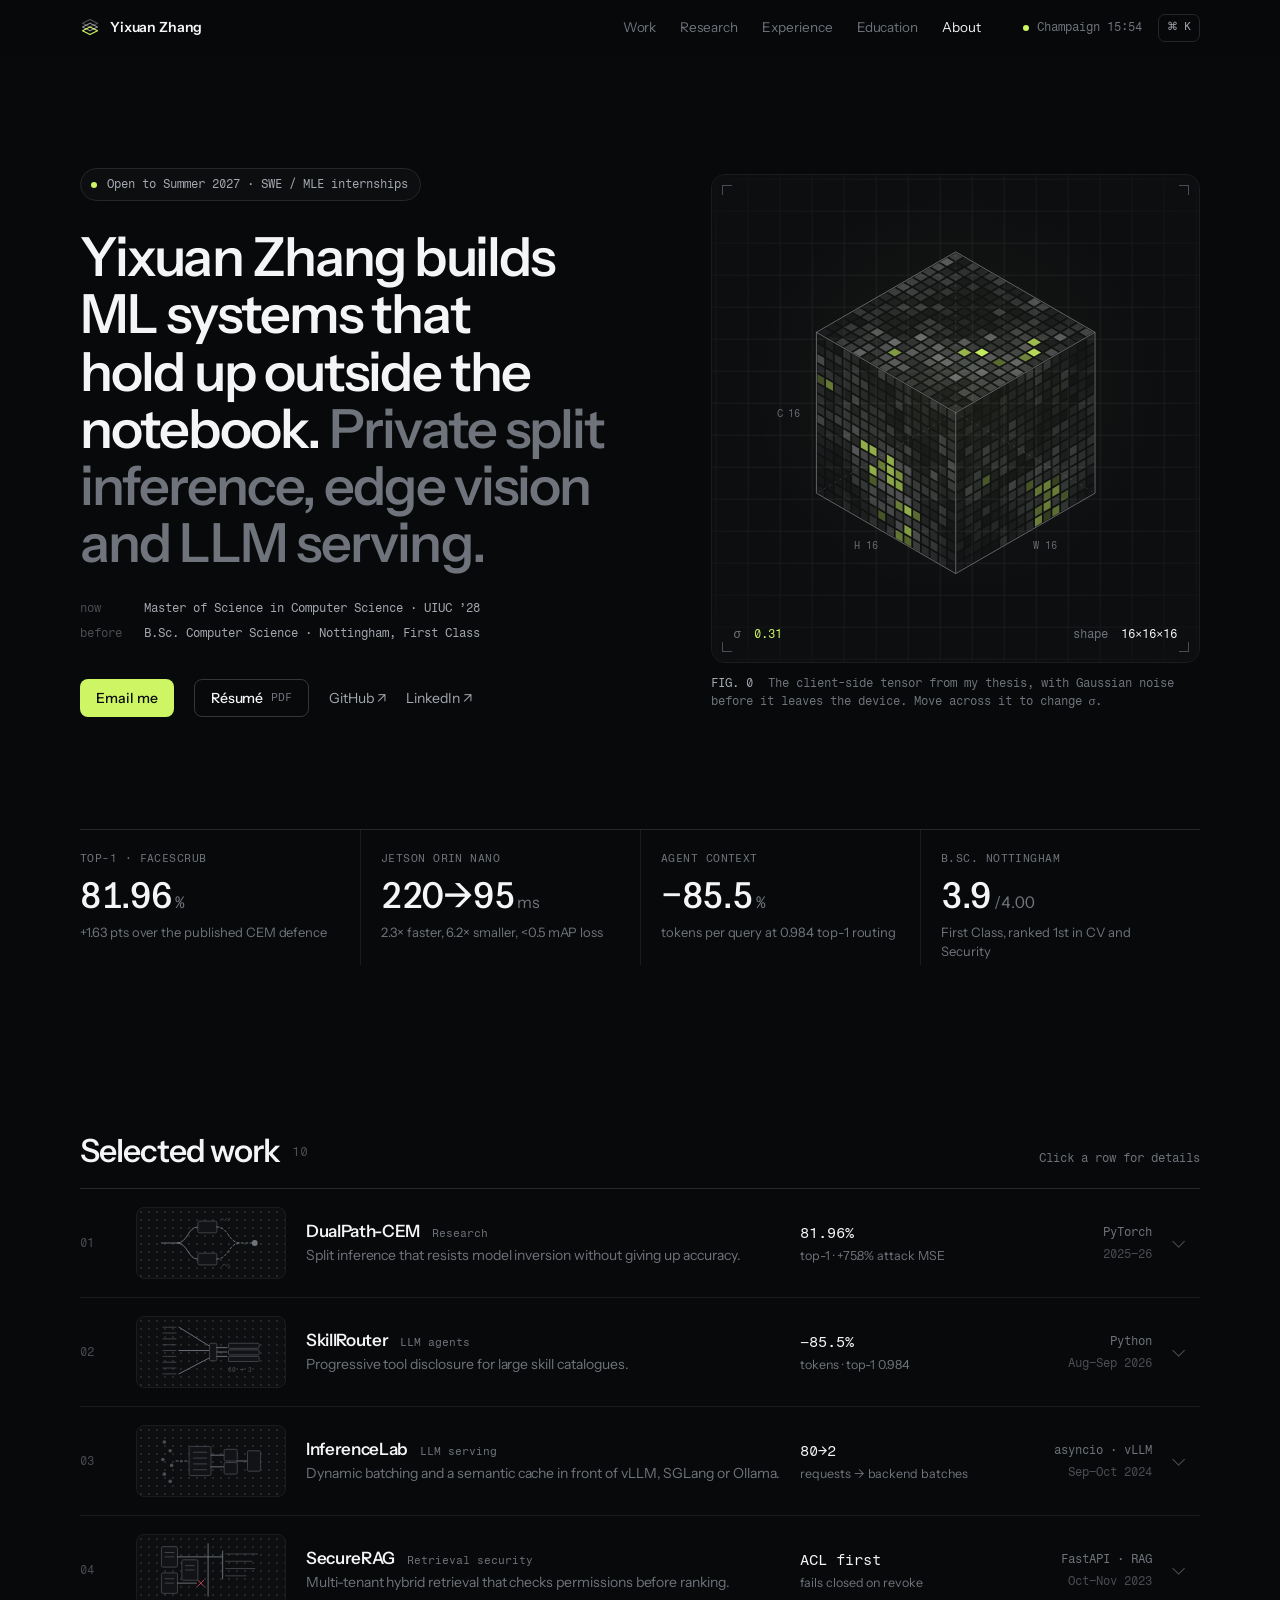
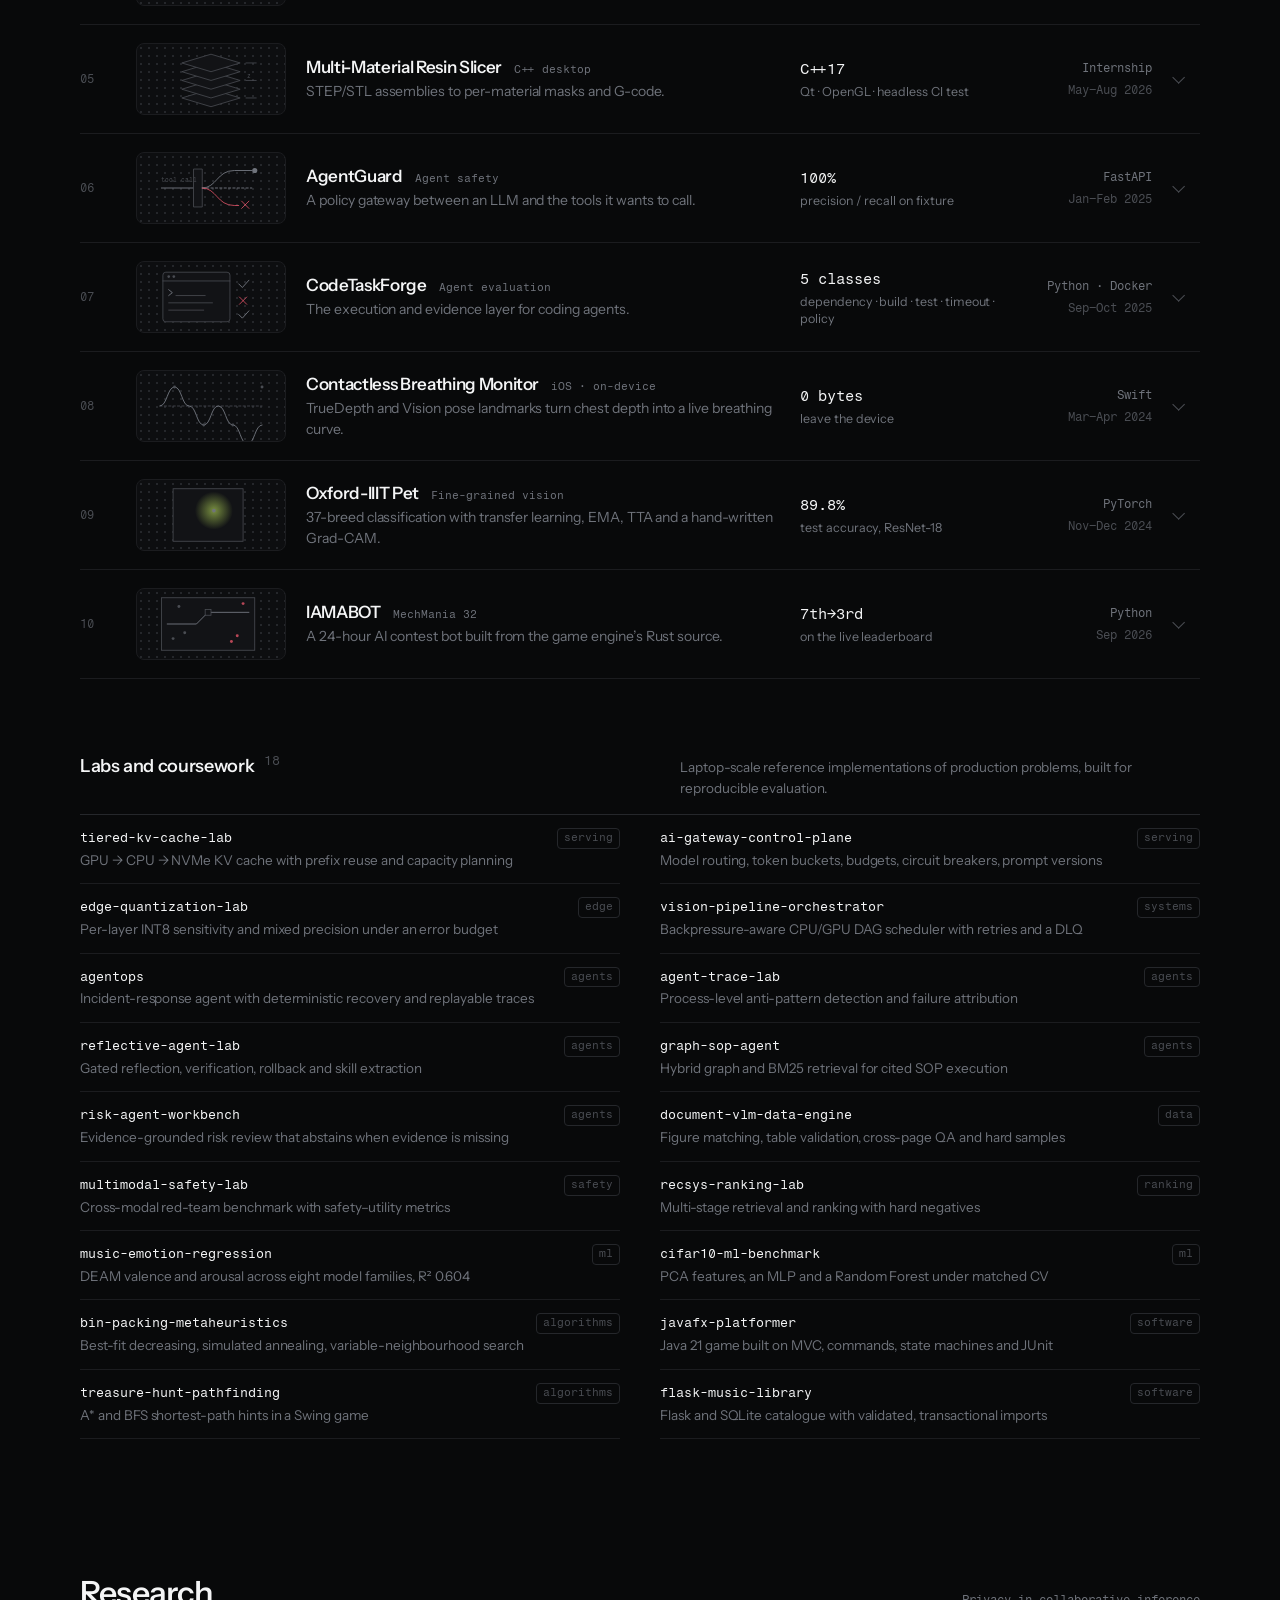
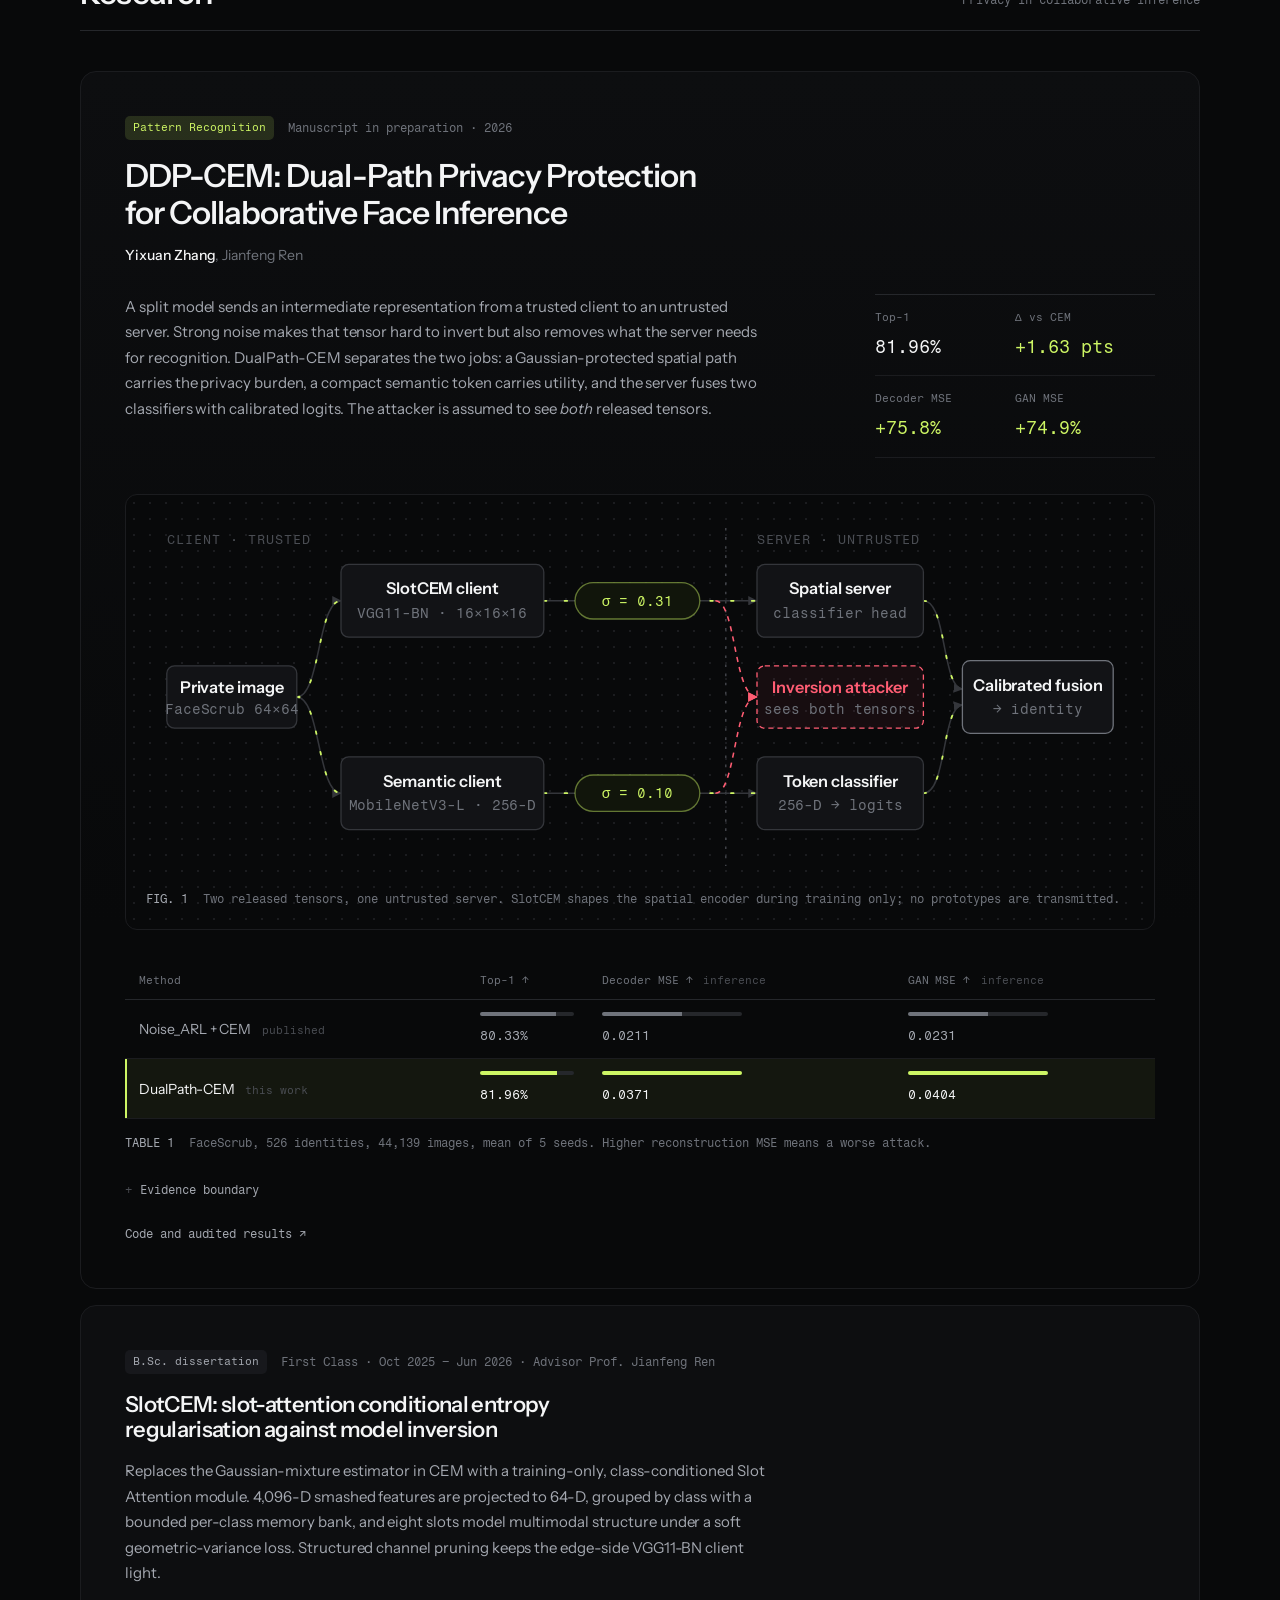
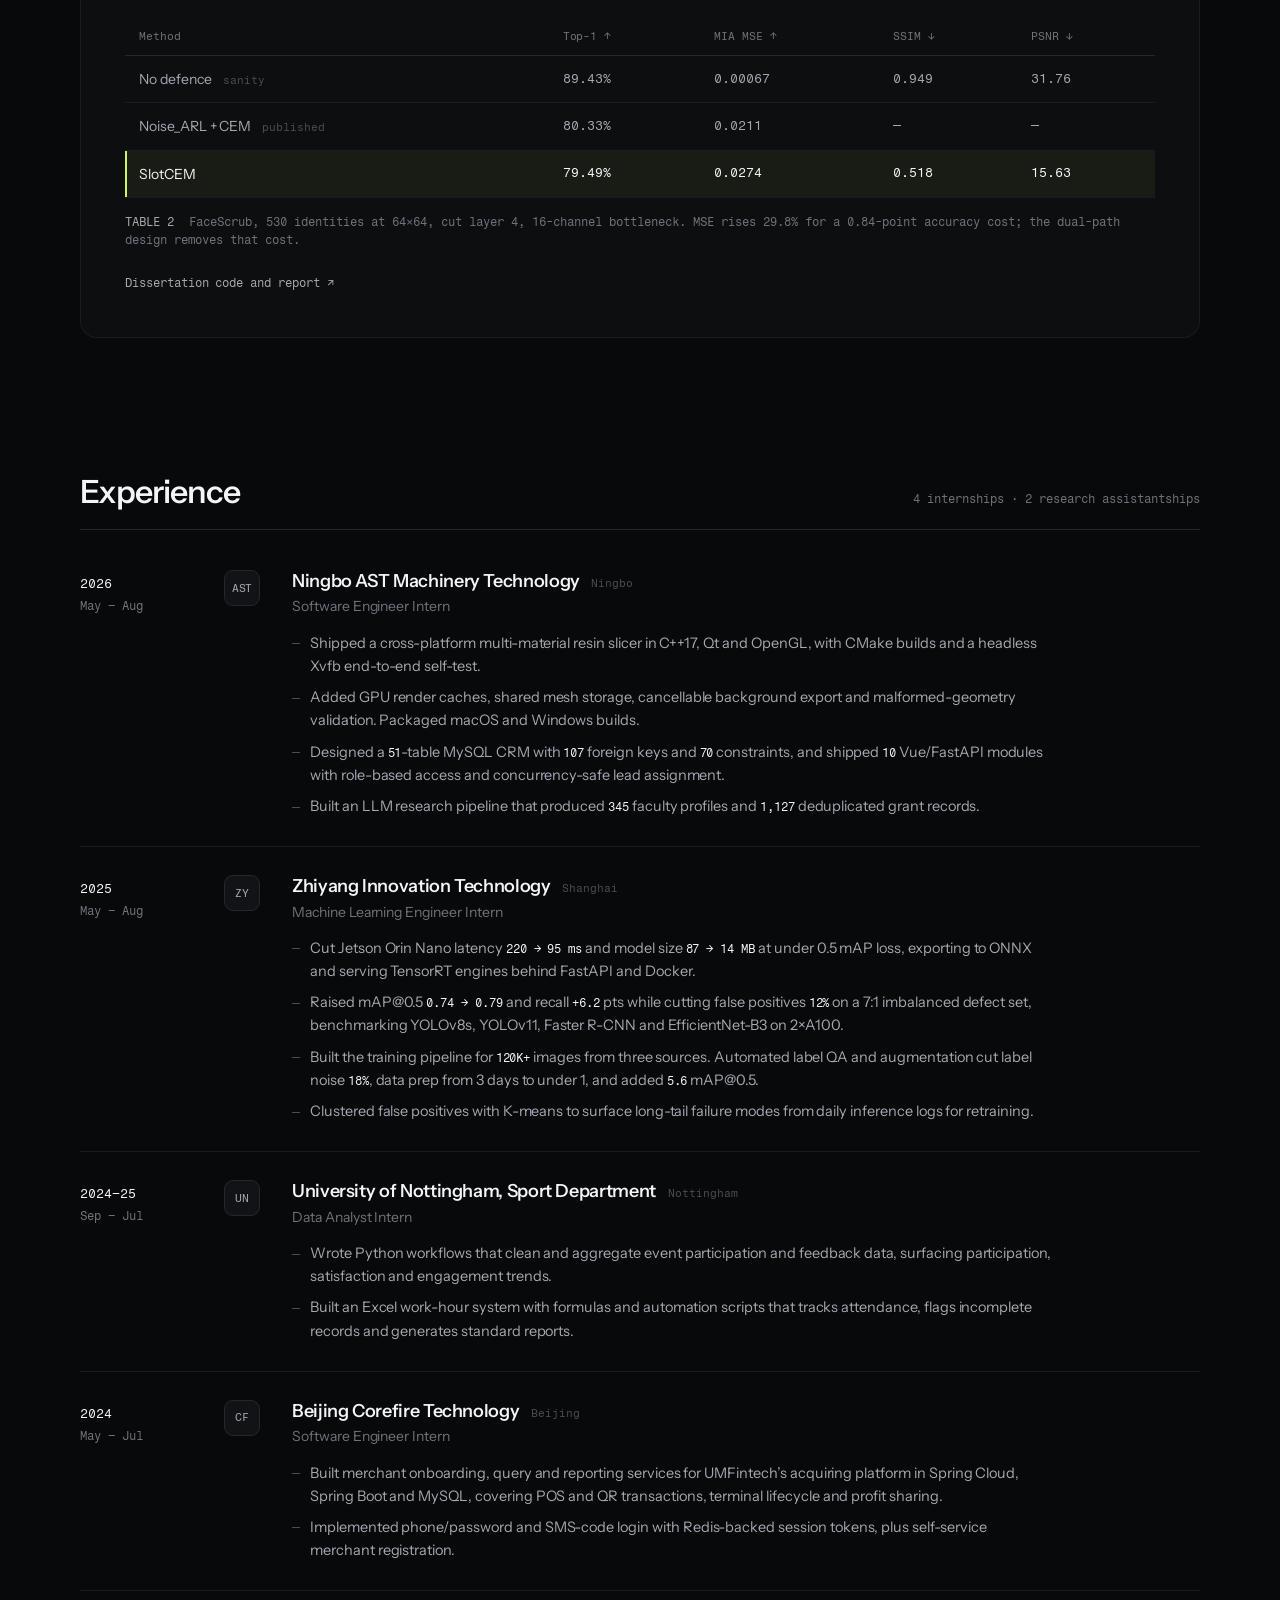
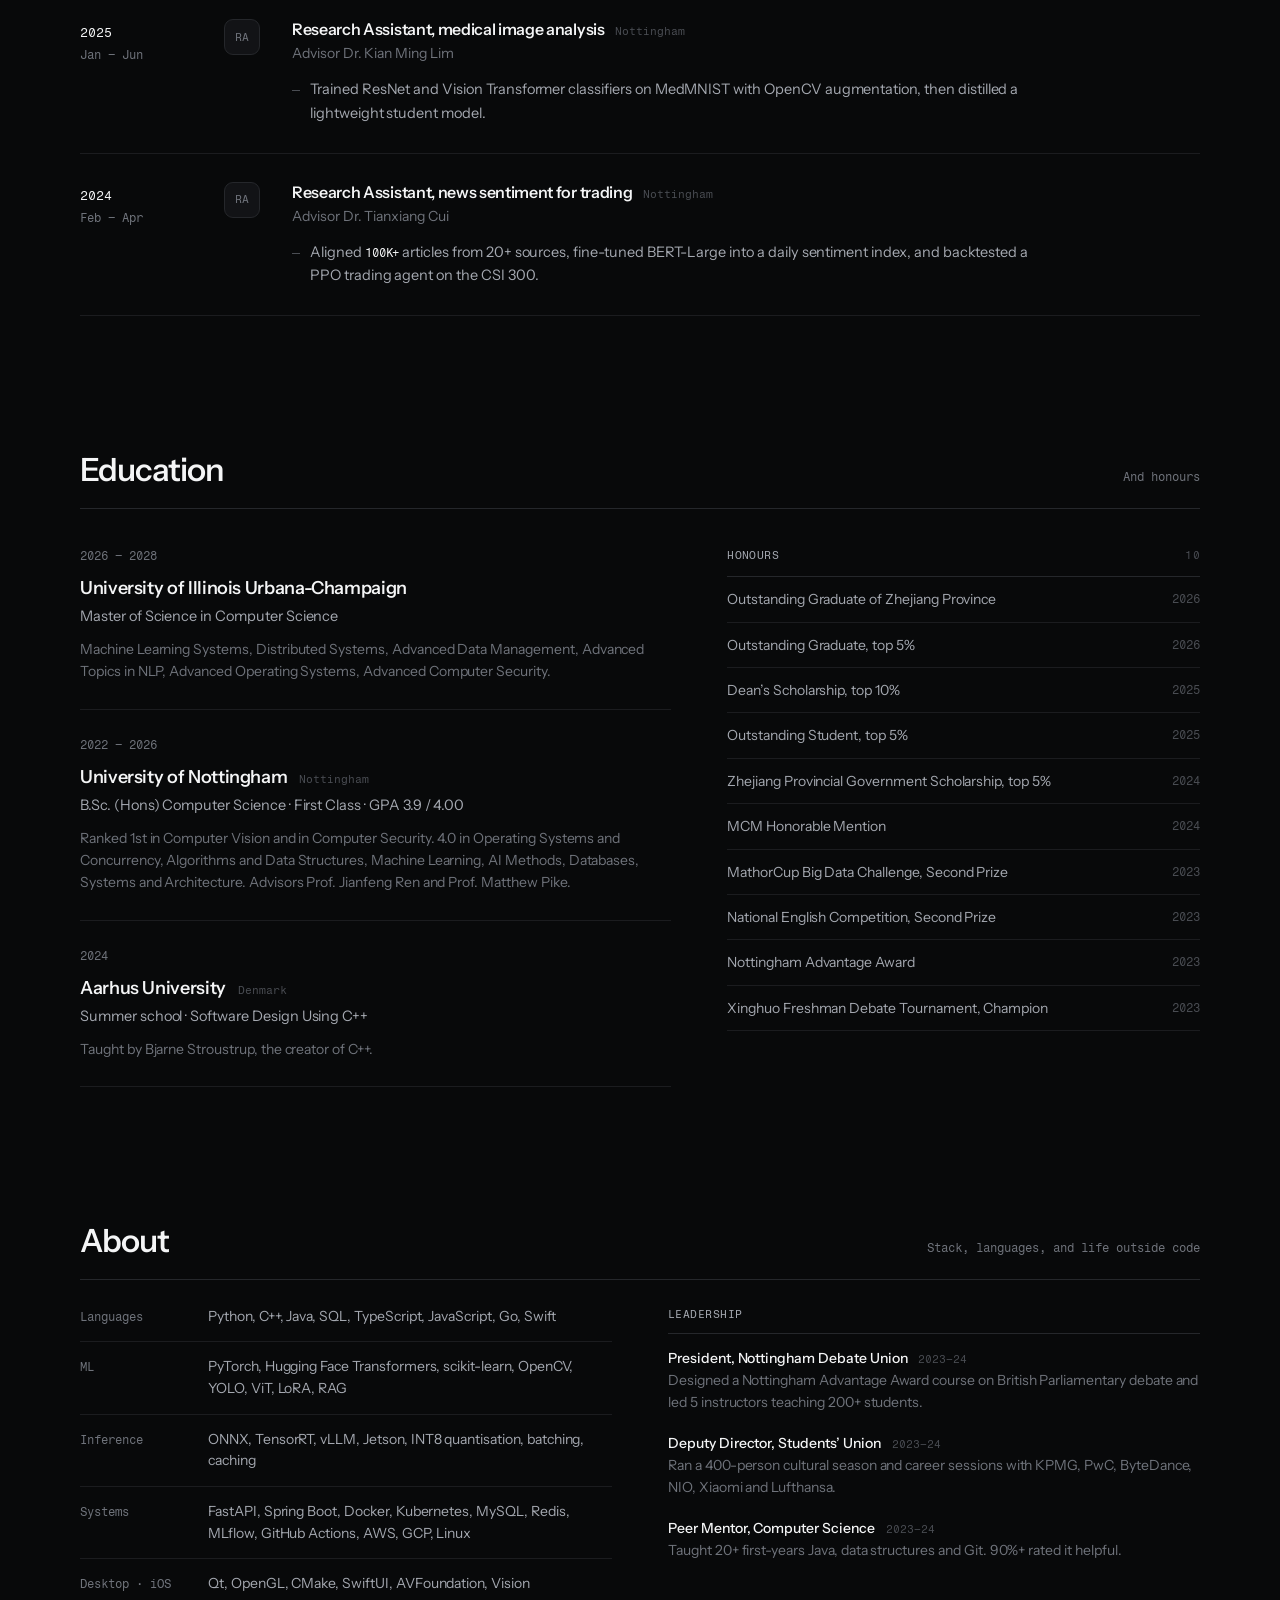
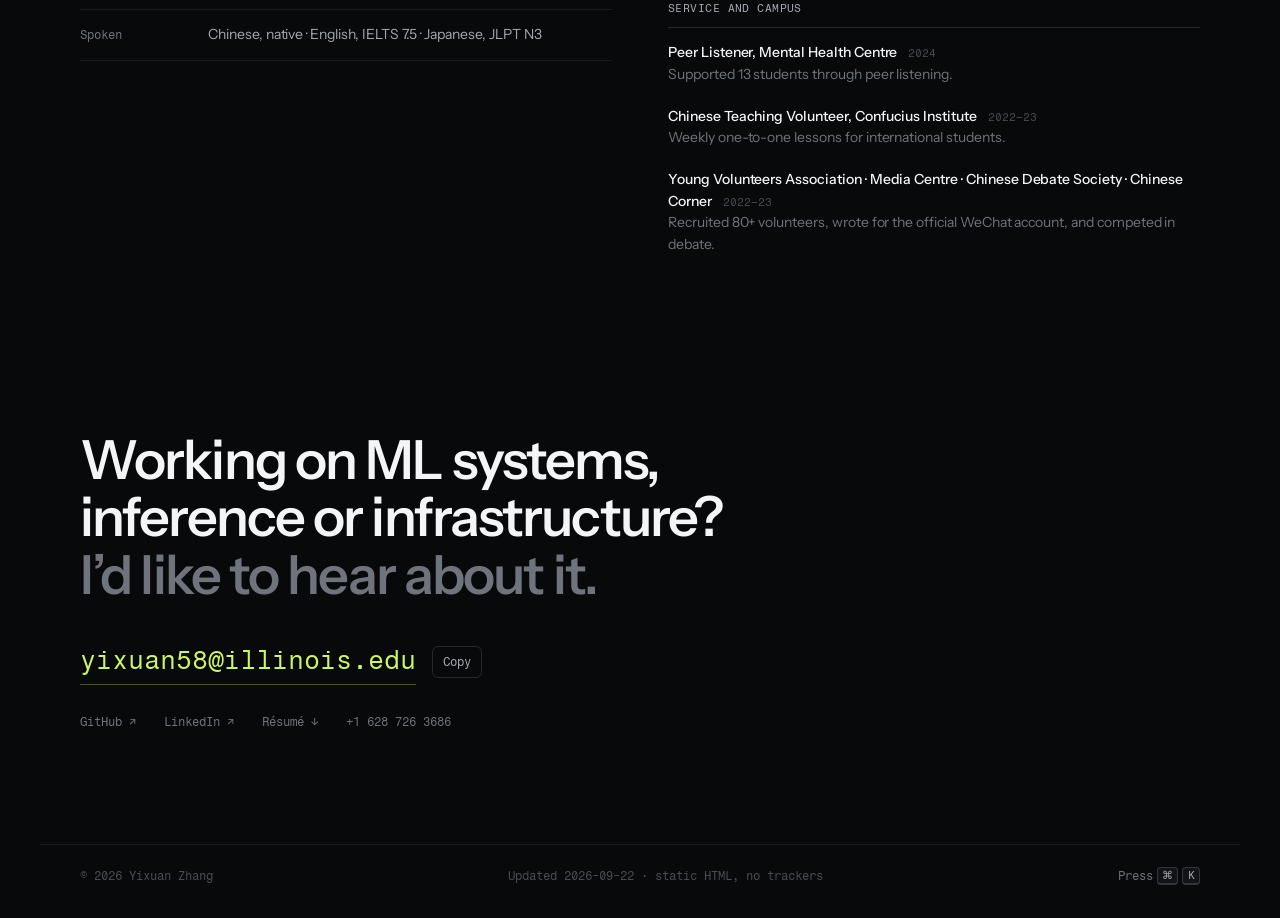
==== commit a83d39f3: "Use Master of Science in Computer Science on the site and résumé, with no MCS tag." ====
--- a/index.html
+++ b/index.html
@@ -4,7 +4,7 @@
   <meta charset="utf-8">
   <meta name="viewport" content="width=device-width, initial-scale=1">
   <title>Yixuan Zhang — ML Engineer</title>
-  <meta name="description" content="Yixuan (Asher) Zhang. Machine learning engineer: private split inference, edge vision, LLM serving. M.S. Computer Science at UIUC.">
+  <meta name="description" content="Yixuan (Asher) Zhang. Machine learning engineer: private split inference, edge vision, LLM serving. Master of Science in Computer Science at UIUC.">
   <meta name="author" content="Yixuan Zhang">
   <meta property="og:type" content="website">
   <meta property="og:title" content="Yixuan Zhang — ML Engineer">
@@ -55,10 +55,10 @@
           <span class="h-strong">Yixuan Zhang builds ML systems that hold up outside the notebook.</span>
           <span class="h-soft">Private split inference, edge vision and LLM serving.</span>
         </h1>
-        <p class="hero-meta mono"><span><i>now</i>M.S. Computer Science · UIUC ’28</span><span><i>before</i>B.Sc. Computer Science · Nottingham, First Class</span></p>
+        <p class="hero-meta mono"><span><i>now</i>Master of Science in Computer Science · UIUC ’28</span><span><i>before</i>B.Sc. Computer Science · Nottingham, First Class</span></p>
         <div class="hero-actions">
           <a class="btn btn-signal" href="mailto:yixuan58@illinois.edu">Email me</a>
-          <a class="btn btn-line" href="Yixuan_Zhang_Resume.pdf?v=20260922">Résumé <span class="mono">PDF</span></a>
+          <a class="btn btn-line" href="Yixuan_Zhang_Resume.pdf?v=20260922c">Résumé <span class="mono">PDF</span></a>
           <a class="txt-link" href="https://github.com/asher0913">GitHub ↗</a>
           <a class="txt-link" href="https://www.linkedin.com/in/yixuan-zhang-b656392b5">LinkedIn ↗</a>
         </div>
@@ -549,7 +549,7 @@
           <div class="edu-row" data-reveal>
             <p class="mono edu-when">2026 – 2028</p>
             <h3>University of Illinois Urbana-Champaign</h3>
-            <p class="edu-deg">M.S. in Computer Science</p>
+            <p class="edu-deg">Master of Science in Computer Science</p>
             <p class="edu-note">Machine Learning Systems, Distributed Systems, Advanced Data Management, Advanced Topics in NLP, Advanced Operating Systems, Advanced Computer Security.</p>
           </div>
           <div class="edu-row" data-reveal>
@@ -628,7 +628,7 @@
       <div class="contact-links mono">
         <a href="https://github.com/asher0913">GitHub ↗</a>
         <a href="https://www.linkedin.com/in/yixuan-zhang-b656392b5">LinkedIn ↗</a>
-        <a href="Yixuan_Zhang_Resume.pdf?v=20260922">Résumé ↓</a>
+        <a href="Yixuan_Zhang_Resume.pdf?v=20260922c">Résumé ↓</a>
         <a href="tel:+16287263686">+1 628 726 3686</a>
       </div>
     </section>
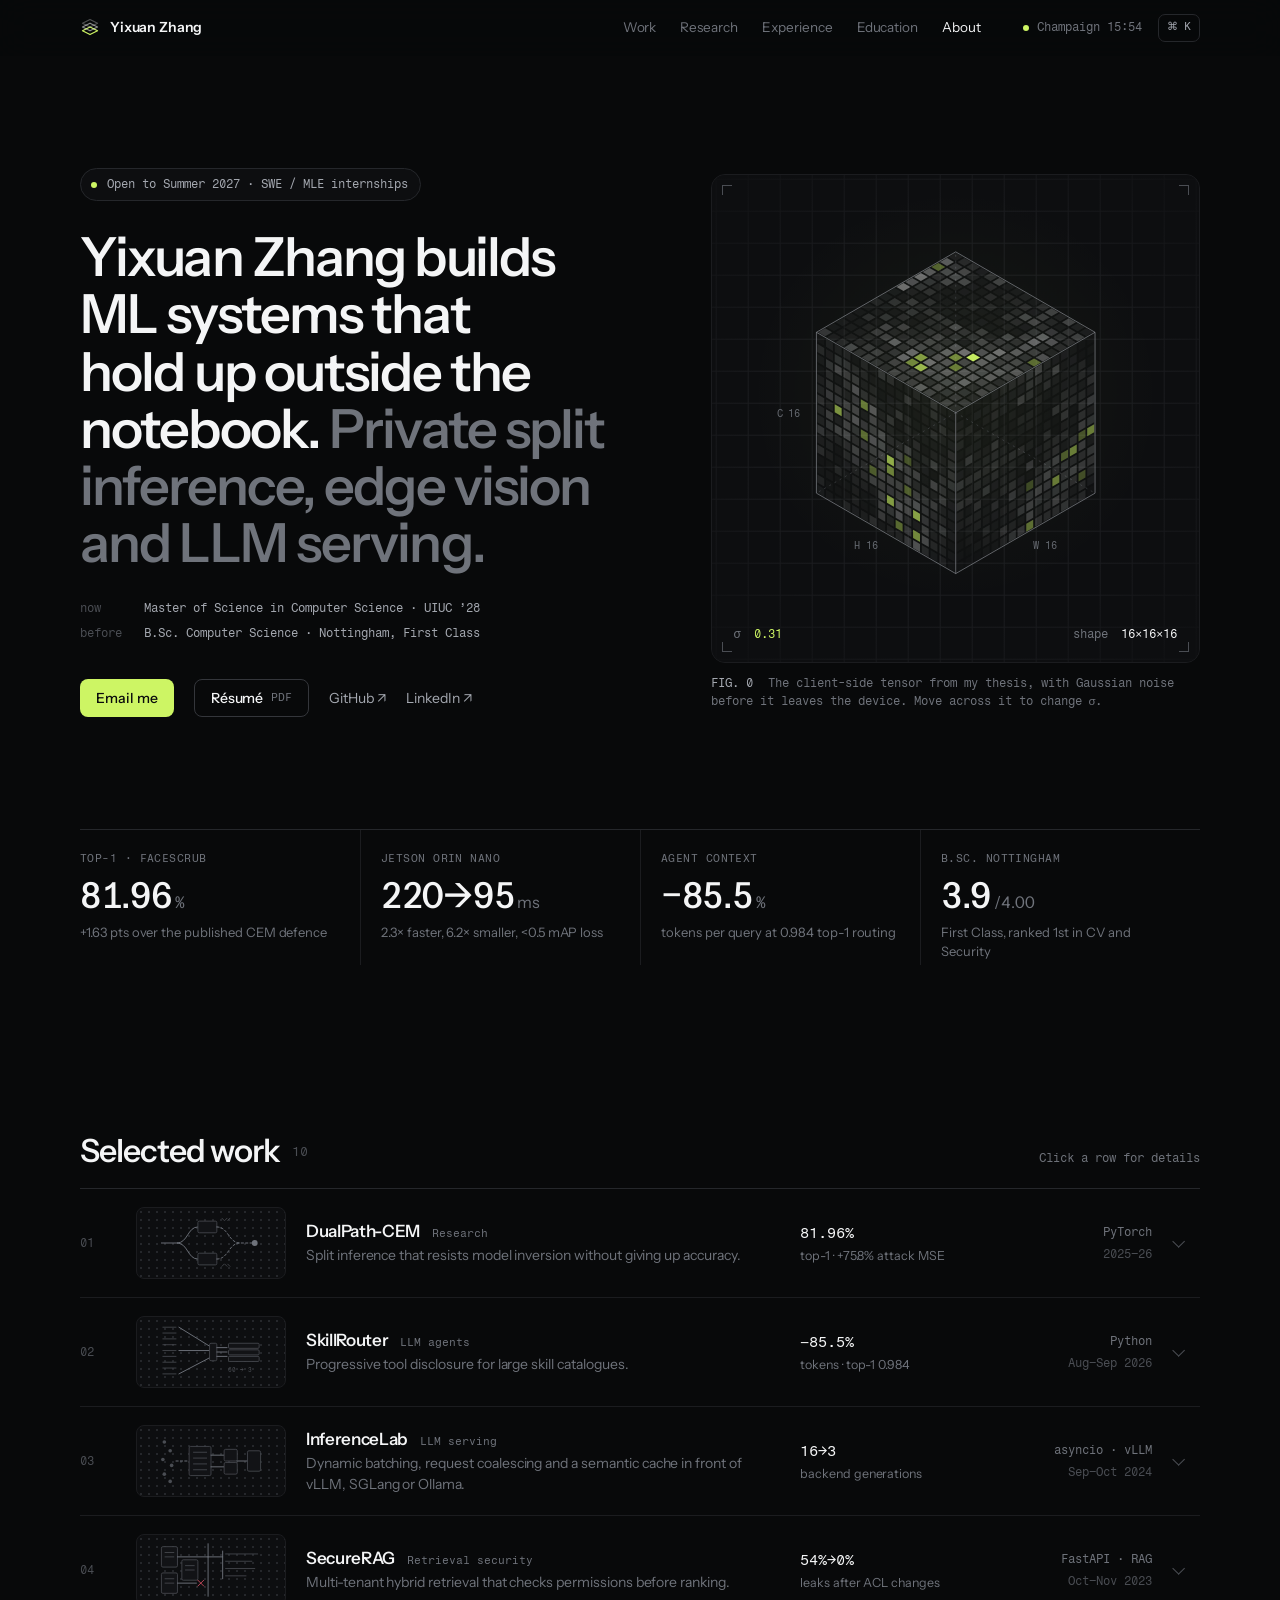
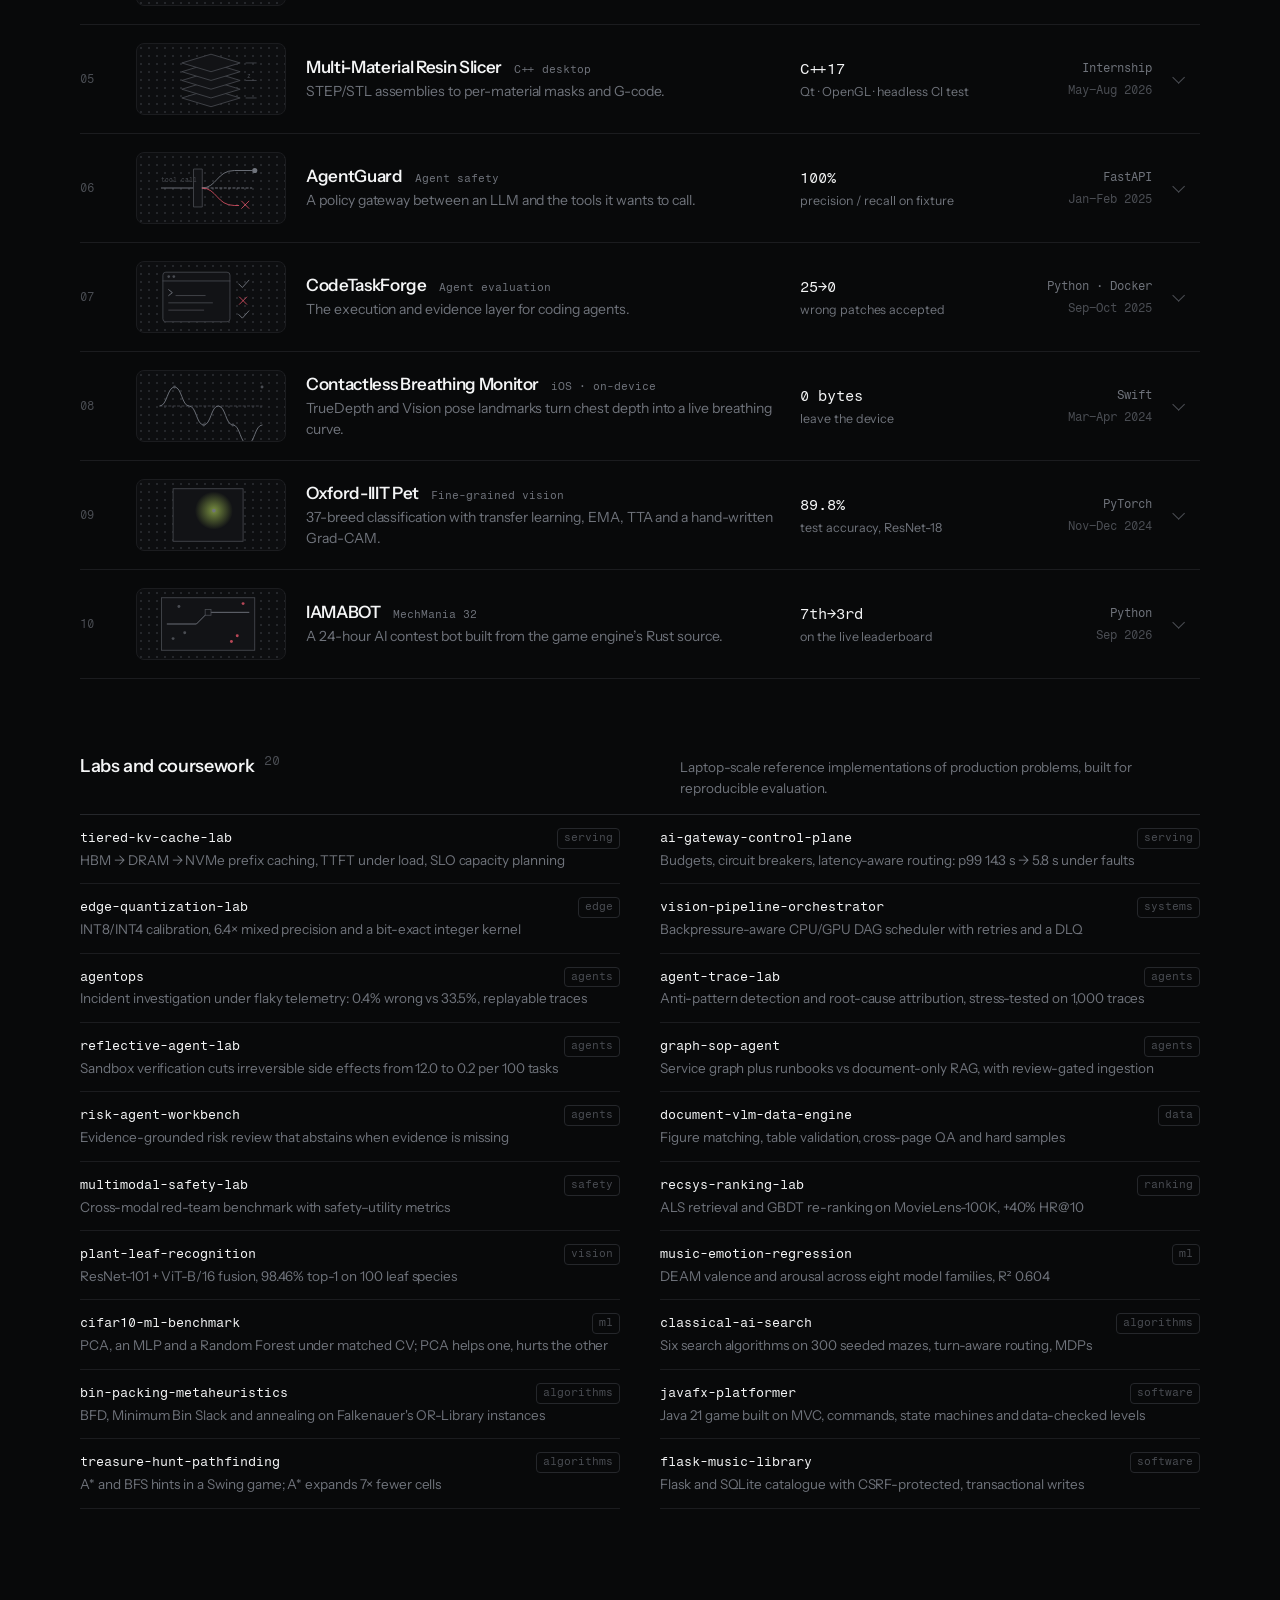
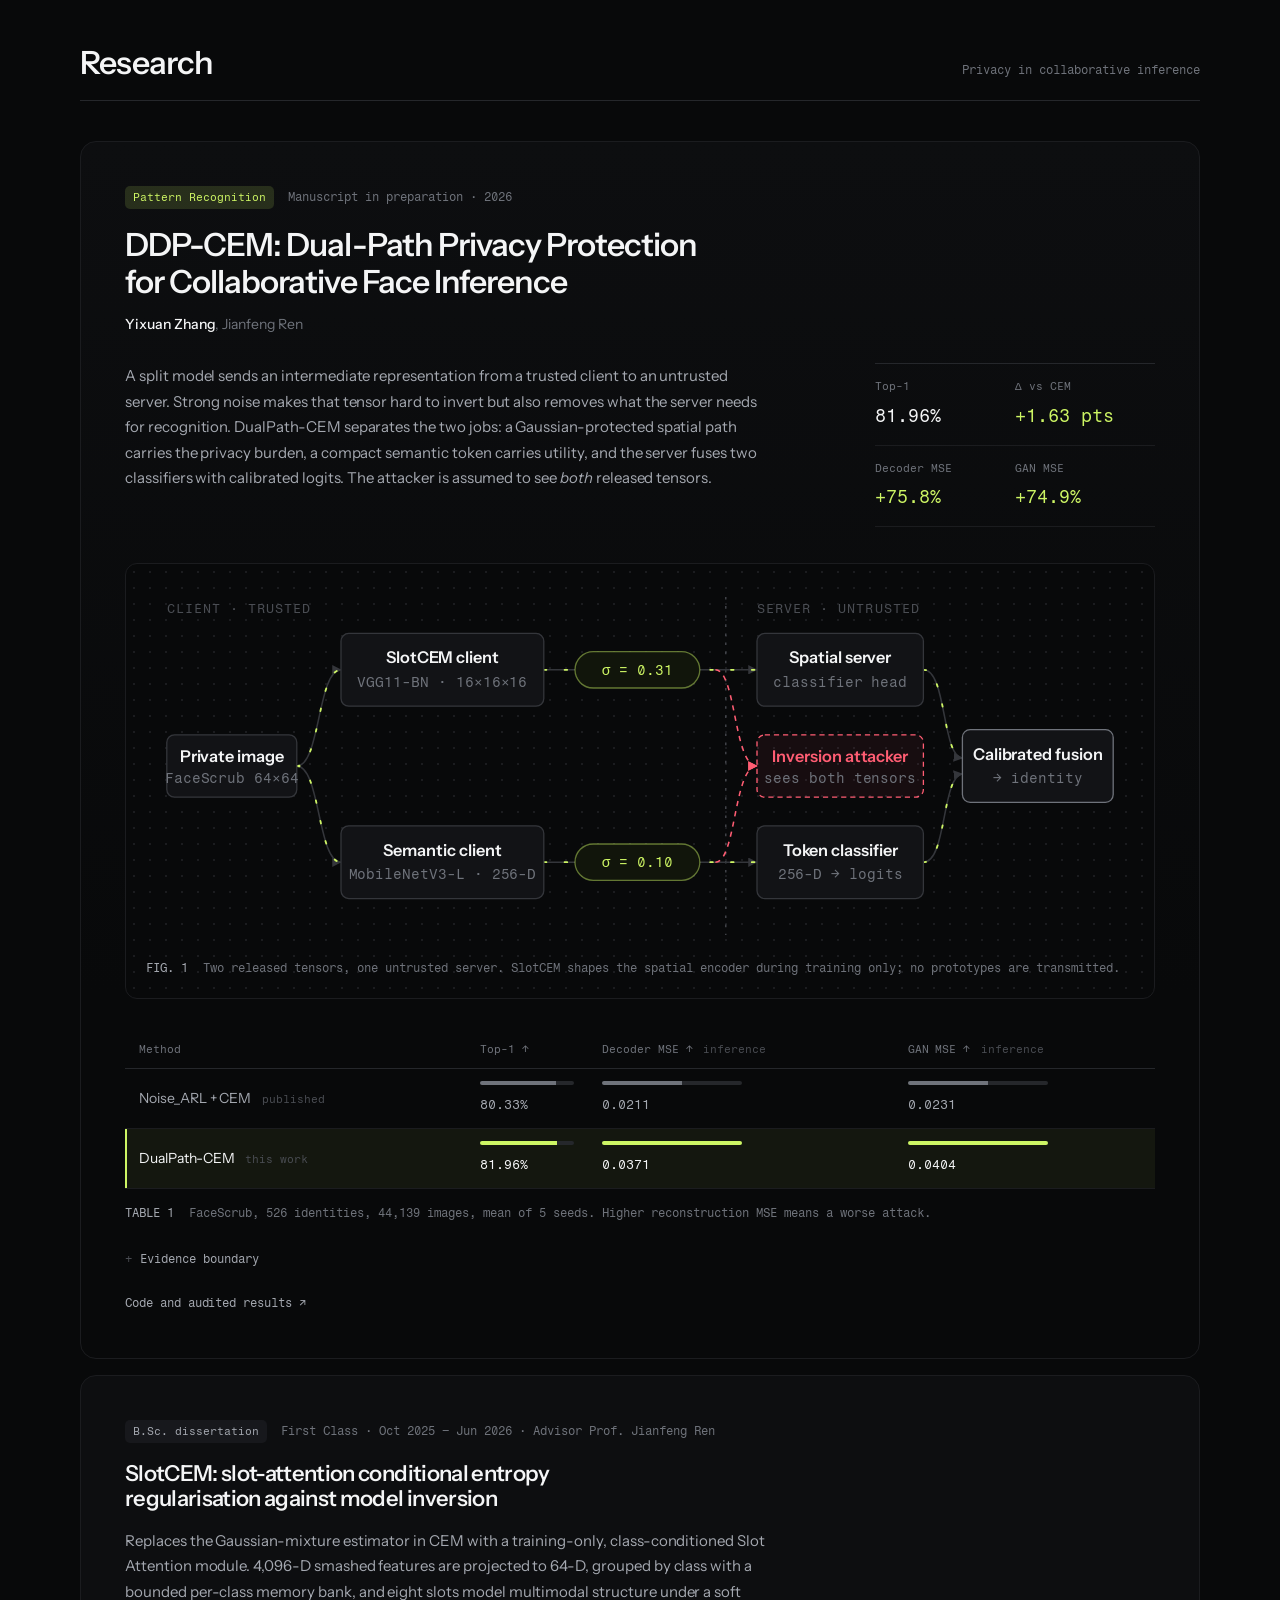
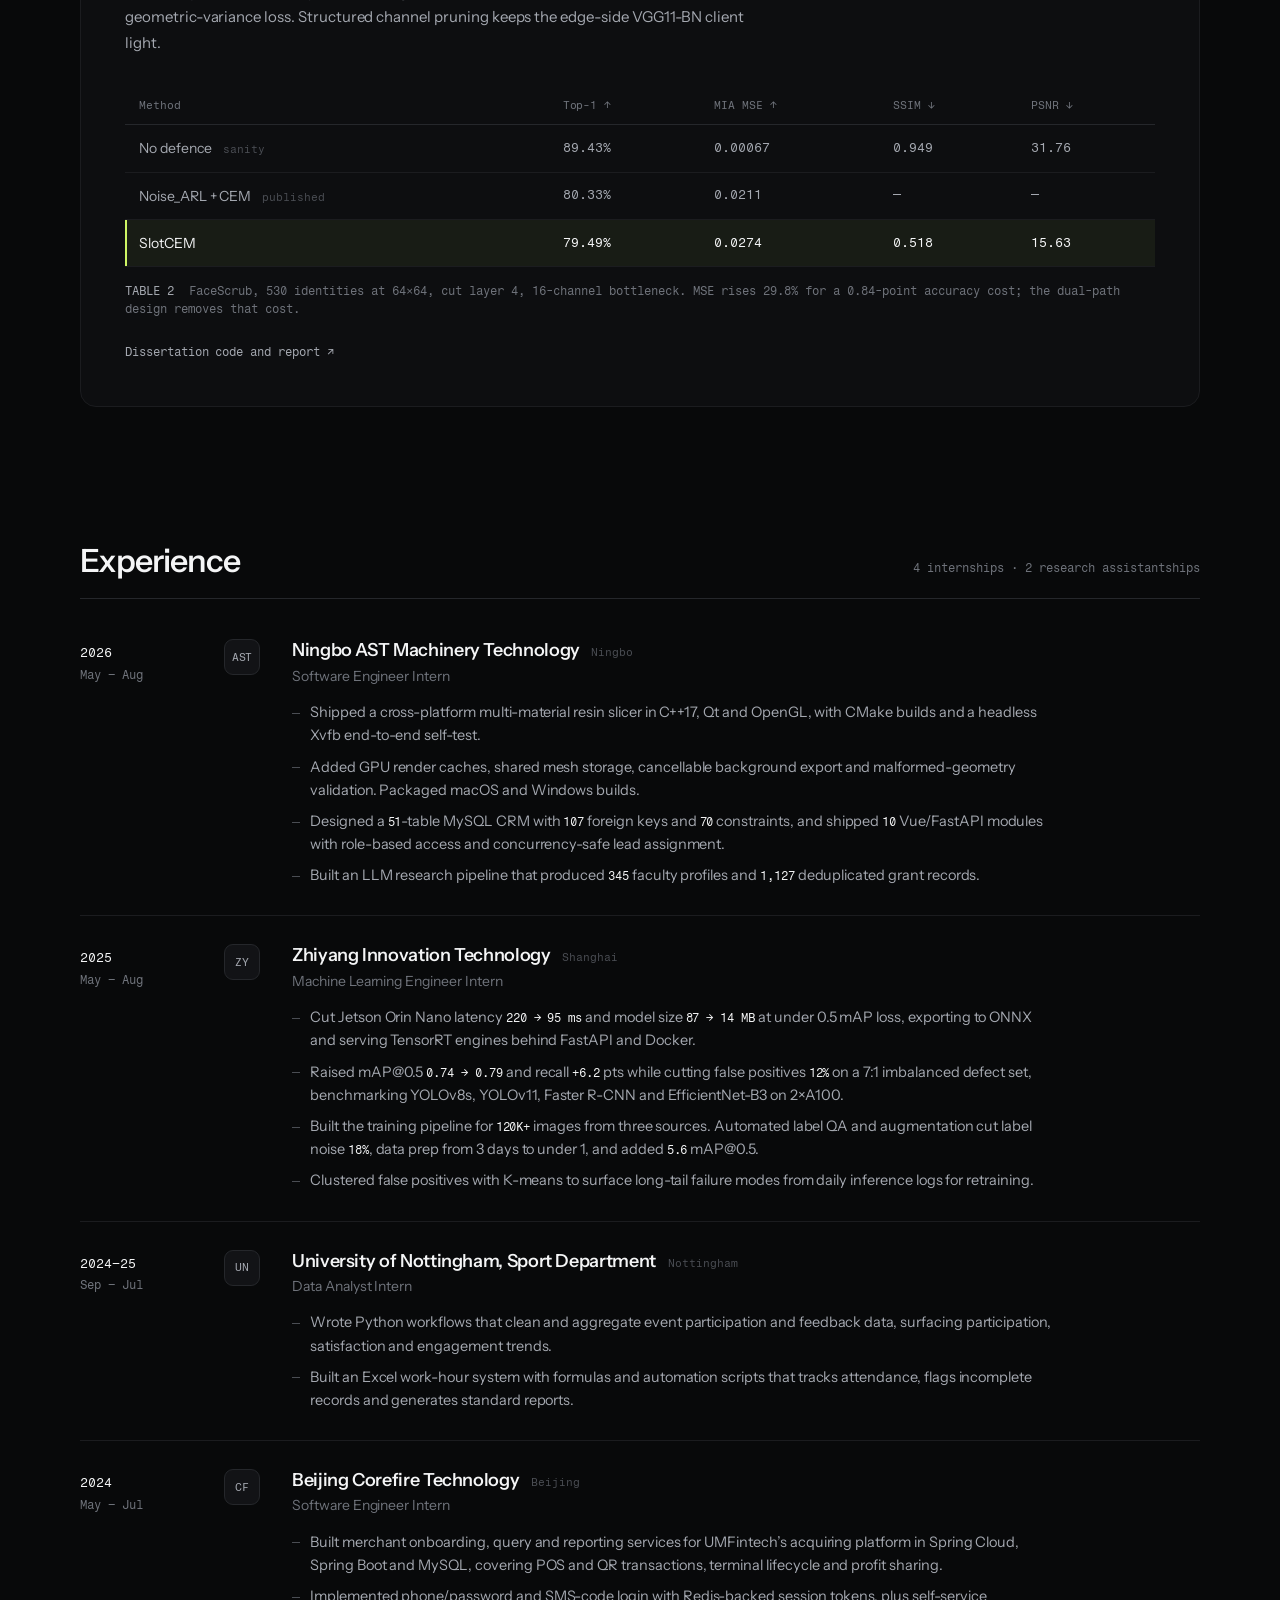
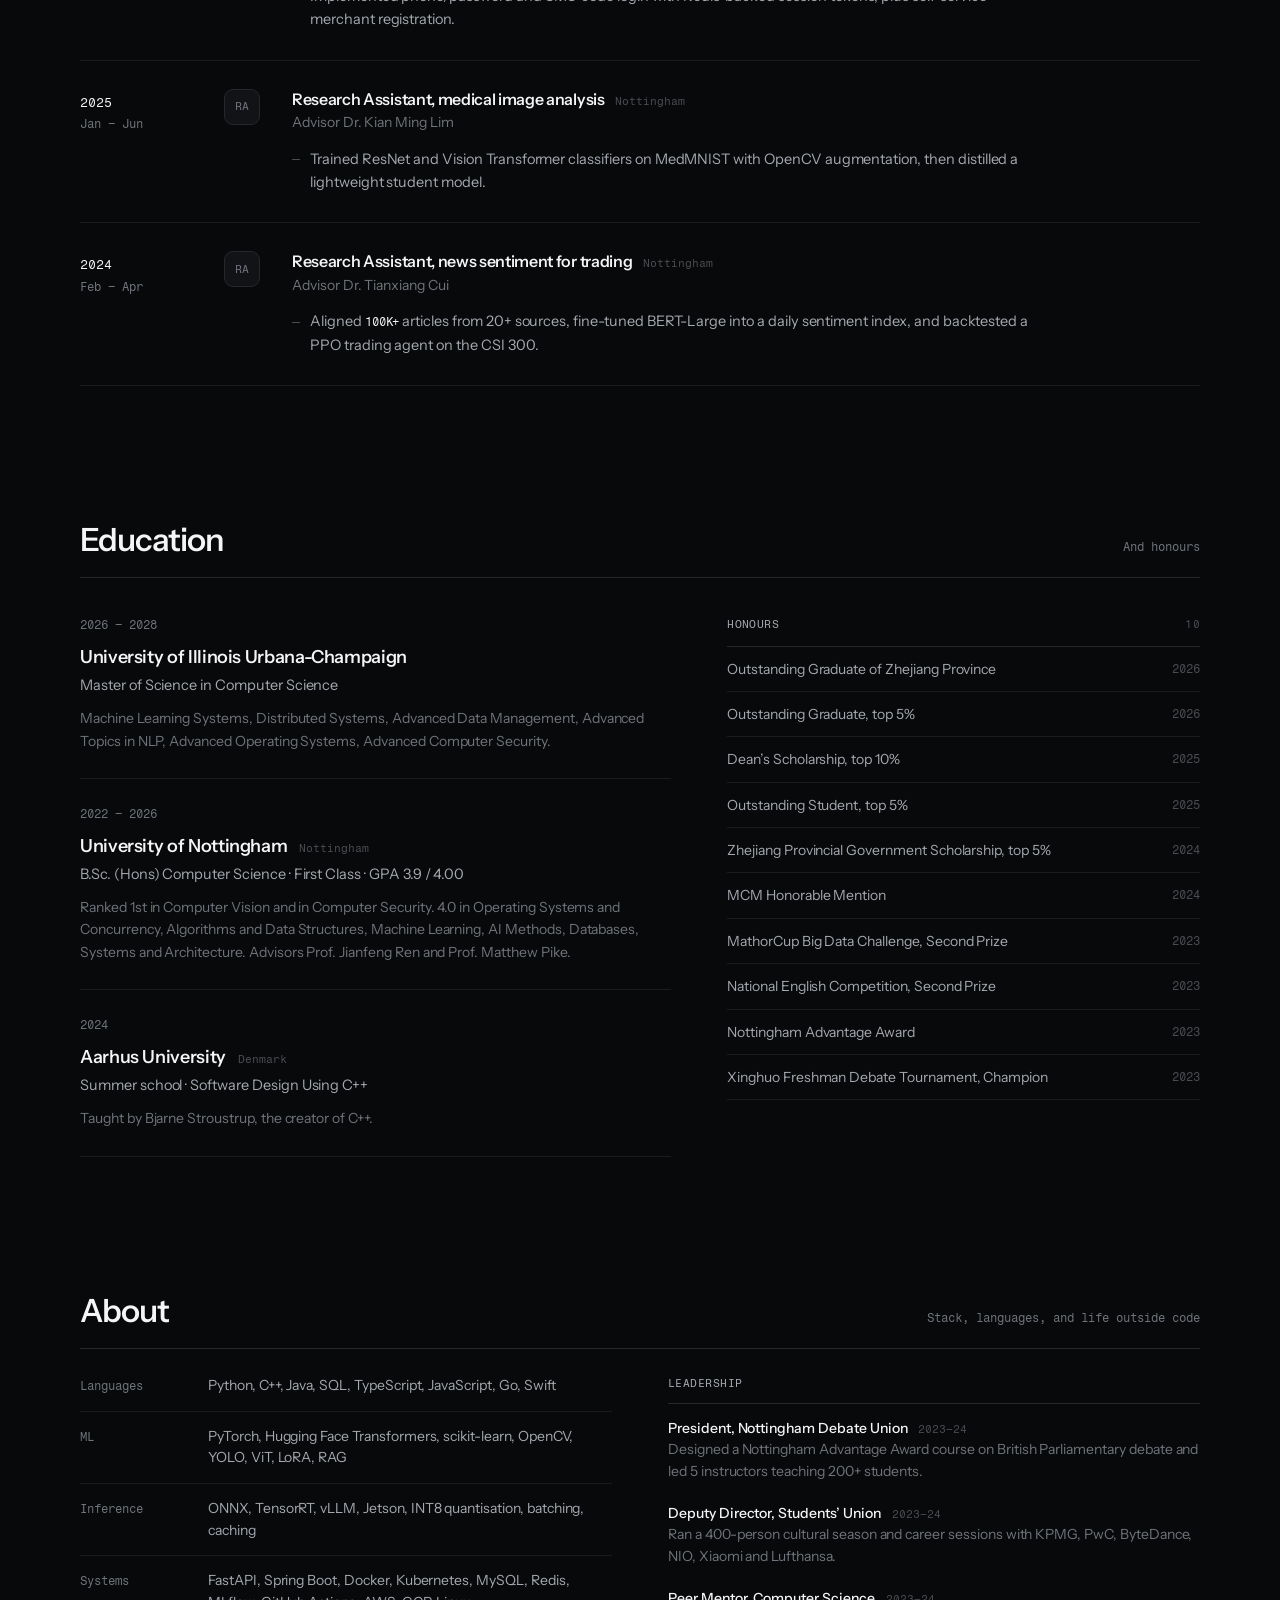
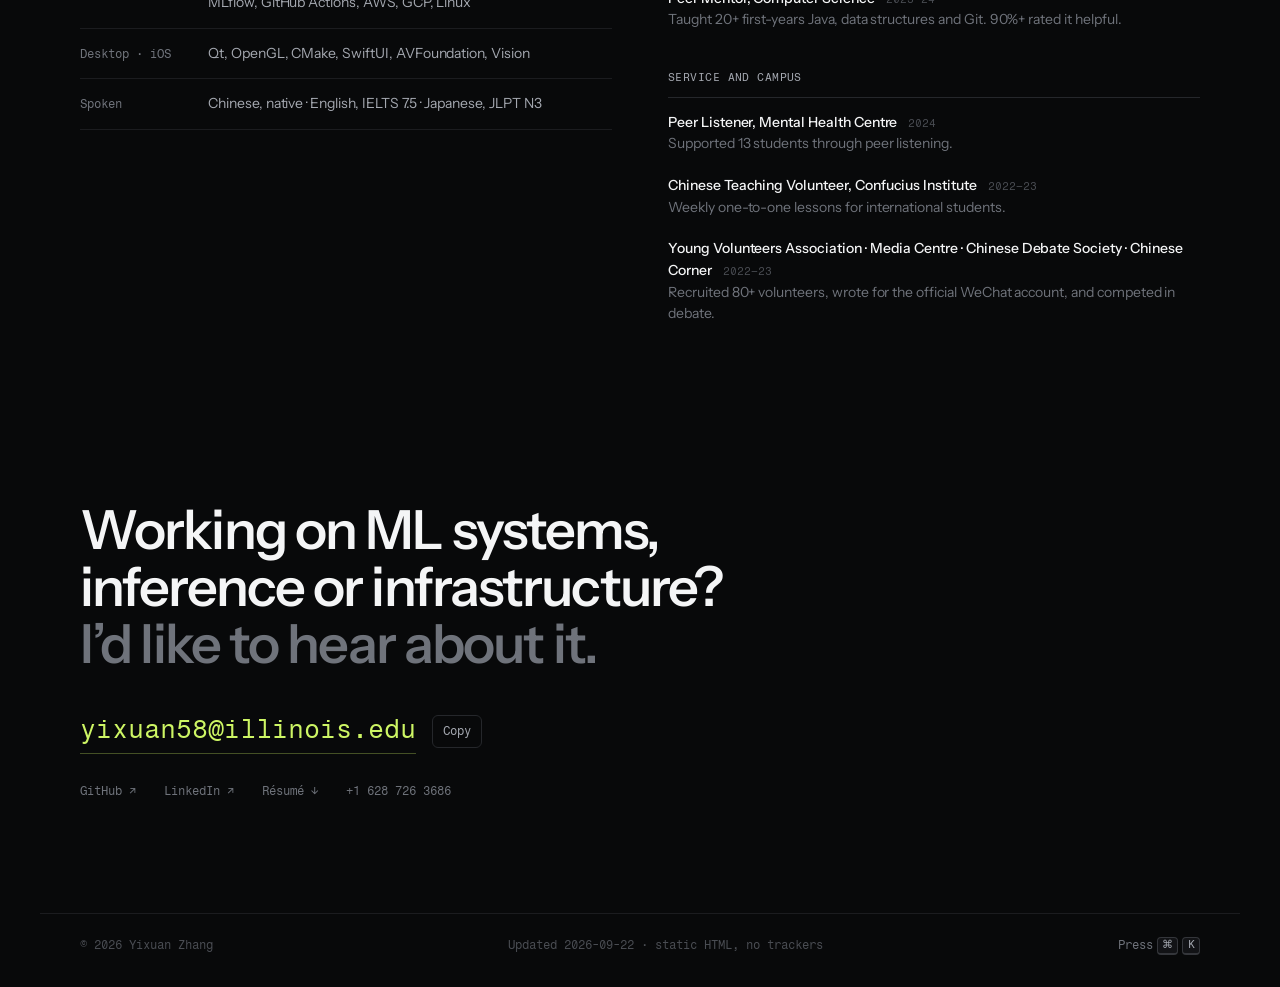
==== commit dcf71ab4: "Refresh project content to match the rebuilt repositories Selected work: InferenceLab, SecureRAG and" ====
--- a/index.html
+++ b/index.html
@@ -129,7 +129,8 @@
             <ul>
               <li>Three-tier registry: routing reads only metadata, and full instructions load only for the skills actually selected.</li>
               <li>IDF-weighted lexical prefilter protects recall, then a ranker selects top-k. On a 60-skill catalogue, context fell from 14,108 to 2,052 tokens per query at top-1 0.984 and top-3 1.000.</li>
-              <li>Content fingerprints and a CI admission gate block catalogue changes that add trigger conflicts or drop routing accuracy. 26 tests in GitHub Actions.</li>
+              <li>Also measured on held-out paraphrases that avoid every trigger phrase: lexical routing drops to 0.21 top-1, and an optional MiniLM stage tuned only on the dev set brings it to 0.56 while declining 85% of out-of-domain questions.</li>
+              <li>Content fingerprints and a CI admission gate block catalogue changes that add trigger conflicts or drop routing accuracy. 30 tests in GitHub Actions.</li>
             </ul>
             <a class="txt-link" href="https://github.com/asher0913/skill-router">github.com/asher0913/skill-router ↗</a>
           </div>
@@ -141,15 +142,16 @@
             <span class="w-fig" aria-hidden="true">
               <svg viewBox="0 0 160 96"><g class="nd-s"><circle cx="16" cy="22" r="2.5"/><circle cx="24" cy="34" r="2.5"/><circle cx="14" cy="46" r="2.5"/><circle cx="26" cy="54" r="2.5"/><circle cx="16" cy="66" r="2.5"/><circle cx="24" cy="76" r="2.5"/></g><path class="ln dash" d="M32 48h18"/><rect class="bx" x="50" y="28" width="30" height="40" rx="2"/><path class="tk" d="M56 36h18M56 44h18M56 52h18M56 60h18"/><path class="ln" d="M80 40h18M80 56h18"/><rect class="bx hl" x="98" y="32" width="18" height="16" rx="2"/><rect class="bx hl" x="98" y="50" width="18" height="16" rx="2"/><path class="ln" d="M116 48h14"/><rect class="bx" x="130" y="34" width="18" height="28" rx="2"/></svg>
             </span>
-            <span class="w-main"><span class="w-title">InferenceLab</span><span class="w-kind mono">LLM serving</span><span class="w-desc">Dynamic batching and a semantic cache in front of vLLM, SGLang or Ollama.</span></span>
-            <span class="w-result"><b class="mono">80→2</b><span>requests → backend batches</span></span>
+            <span class="w-main"><span class="w-title">InferenceLab</span><span class="w-kind mono">LLM serving</span><span class="w-desc">Dynamic batching, request coalescing and a semantic cache in front of vLLM, SGLang or Ollama.</span></span>
+            <span class="w-result"><b class="mono">16→3</b><span>backend generations</span></span>
             <span class="w-meta mono"><span>asyncio · vLLM</span><span>Sep–Oct 2024</span></span>
             <span class="w-chev" aria-hidden="true"></span>
           </summary>
           <div class="w-body">
             <ul>
-              <li>Async dynamic batcher with batch-size and queue-wait bounds, plus a TTL/LRU semantic cache with a configurable similarity threshold.</li>
-              <li>An 80-request, 16-concurrency workload collapsed into 2 backend batches at an 80% cache-hit rate and ~79 ms P95 on the deterministic backend.</li>
+              <li>Async dynamic batcher with batch-size and queue-wait bounds, single-flight coalescing of identical in-flight prompts, and a TTL/LRU semantic cache with a guard on numbers, quoted text and negation.</li>
+              <li>On an 80-request, 16-concurrency workload, coalescing cut backend generations from 16 to 3 at an 80% cache-hit rate on the deterministic backend.</li>
+              <li>A labelled cache study found semantic caching serving wrong answers, such as swapped unit conversions; per-family thresholds answer 67.6% of paraphrases with none wrong. A scheduling simulation shows continuous batching sustaining 10× the load of static batching within a 10 s p95 SLO.</li>
               <li>Swappable OpenAI-compatible backend, so the same harness runs against real vLLM, SGLang or Ollama servers.</li>
             </ul>
             <a class="txt-link" href="https://github.com/asher0913/inference-lab">github.com/asher0913/inference-lab ↗</a>
@@ -163,14 +165,14 @@
               <svg viewBox="0 0 160 96"><rect class="bx" x="12" y="16" width="22" height="28" rx="2"/><rect class="bx" x="12" y="52" width="22" height="28" rx="2"/><rect class="bx" x="40" y="34" width="22" height="28" rx="2"/><path class="tk" d="M17 24h12M17 30h12M17 60h12M17 66h12M45 42h12M45 48h12"/><path class="ln hl" d="M76 12v72"/><path class="ln" d="M34 30h42M34 66h26"/><path class="ln warn" d="M62 62l8 8m0-8-8 8"/><path class="ln" d="M76 30h20"/><path class="tk" d="M100 26h44M100 36h36M100 46h40M100 56h28"/><path class="ln" d="M96 22v38"/></svg>
             </span>
             <span class="w-main"><span class="w-title">SecureRAG</span><span class="w-kind mono">Retrieval security</span><span class="w-desc">Multi-tenant hybrid retrieval that checks permissions before ranking.</span></span>
-            <span class="w-result"><b class="mono">ACL first</b><span>fails closed on revoke</span></span>
+            <span class="w-result"><b class="mono">54%→0%</b><span>leaks after ACL changes</span></span>
             <span class="w-meta mono"><span>FastAPI · RAG</span><span>Oct–Nov 2023</span></span>
             <span class="w-chev" aria-hidden="true"></span>
           </summary>
           <div class="w-body">
             <ul>
-              <li>Tenant and ACL filters run before hybrid ranking, and permissions are re-checked live before context assembly, so revoked text never reaches the model.</li>
-              <li>BM25-style lexical retrieval with a swappable embedding interface, plus Recall@K, MRR and authorization-leakage regression tests.</li>
+              <li>Tenant and ACL filters run before hybrid ranking, with collection statistics from the caller's view only; each candidate is then re-checked live against the directory of record, failing closed, so revoked text never reaches the model.</li>
+              <li>Benchmarked five enforcement designs on a two-tenant corpus: post-filtering left 25% of contexts empty, and after permission changes a pre-filter on the stale index leaked on 54% of queries against 0% with the live re-check.</li>
               <li>Citation and denial audit events on every query.</li>
             </ul>
             <a class="txt-link" href="https://github.com/asher0913/secure-rag">github.com/asher0913/secure-rag ↗</a>
@@ -226,15 +228,15 @@
               <svg viewBox="0 0 160 96"><rect class="bx" x="14" y="14" width="92" height="68" rx="4"/><path class="tk" d="M14 26h92"/><circle class="nd-s" cx="22" cy="20" r="1.8"/><circle class="nd-s" cx="29" cy="20" r="1.8"/><path class="ln" d="M22 38l5 4-5 4"/><path class="tk" d="M32 46h40M22 56h60M22 66h48"/><path class="ln hl" d="M118 30l5 5 9-10"/><path class="ln warn" d="M119 48l10 10m0-10-10 10"/><path class="ln hl" d="M118 72l5 5 9-10"/></svg>
             </span>
             <span class="w-main"><span class="w-title">CodeTaskForge</span><span class="w-kind mono">Agent evaluation</span><span class="w-desc">The execution and evidence layer for coding agents.</span></span>
-            <span class="w-result"><b class="mono">5 classes</b><span>dependency · build · test · timeout · policy</span></span>
+            <span class="w-result"><b class="mono">25→0</b><span>wrong patches accepted</span></span>
             <span class="w-meta mono"><span>Python · Docker</span><span>Sep–Oct 2025</span></span>
             <span class="w-chev" aria-hidden="true"></span>
           </summary>
           <div class="w-body">
             <ul>
-              <li>Profiles a repository, then runs allowlisted, shell-free commands with timeouts, sanitised environments and path-traversal defences.</li>
-              <li>Classifies each failure and emits a deterministic JSON report that downstream evaluation can consume. CLI and FastAPI share one pipeline.</li>
-              <li>Docker and CI regression coverage.</li>
+              <li>SWE-bench-style judging: a path policy, throwaway workspaces, shell-free runs with scrubbed environments and process-group timeouts, restored tests, fail-to-pass and pass-to-pass, and held-out tests.</li>
+              <li>On 98 labelled candidate patches, exit codes accepted 25 wrong ones (test tampering, hard-coded answers), the SWE-bench protocol 15, and held-out tests none; every rejection was classified into the right one of eight failure kinds.</li>
+              <li>CLI, FastAPI and Docker share one harness; the API never reveals hidden test names.</li>
             </ul>
             <a class="txt-link" href="https://github.com/asher0913/code-task-forge">github.com/asher0913/code-task-forge ↗</a>
           </div>
@@ -254,7 +256,7 @@
           <div class="w-body">
             <ul>
               <li>AVCaptureMultiCamSession synchronises front-camera video with TrueDepth depth, and Vision shoulder landmarks define the chest region of interest.</li>
-              <li>Gaussian filtering and a weighted moving average turn the cropped depth signal into a respiratory curve plotted live in SwiftUI.</li>
+              <li>Gaussian filtering and a weighted moving average turn the cropped depth signal into a respiratory curve plotted live in SwiftUI, and an autocorrelation estimator reports breaths per minute (within 1 breath/min on 99.6% of noisy synthetic signals).</li>
               <li>No network client and no persistence. Grew out of a Software Engineering group project I led under Prof. Matthew Pike.</li>
             </ul>
             <a class="txt-link" href="https://github.com/asher0913/contactless-breathing-monitor">github.com/asher0913/contactless-breathing-monitor ↗</a>
@@ -304,28 +306,30 @@
 
       <div class="labs" data-reveal>
         <header class="labs-head">
-          <h3>Labs and coursework <span class="count mono">18</span></h3>
+          <h3>Labs and coursework <span class="count mono">20</span></h3>
           <p>Laptop-scale reference implementations of production problems, built for reproducible evaluation.</p>
         </header>
         <div class="labs-table" role="list">
-          <a role="listitem" href="https://github.com/asher0913/tiered-kv-cache-lab"><span class="mono">tiered-kv-cache-lab</span><span>GPU → CPU → NVMe KV cache with prefix reuse and capacity planning</span><em class="mono">serving</em></a>
-          <a role="listitem" href="https://github.com/asher0913/ai-gateway-control-plane"><span class="mono">ai-gateway-control-plane</span><span>Model routing, token buckets, budgets, circuit breakers, prompt versions</span><em class="mono">serving</em></a>
-          <a role="listitem" href="https://github.com/asher0913/edge-quantization-lab"><span class="mono">edge-quantization-lab</span><span>Per-layer INT8 sensitivity and mixed precision under an error budget</span><em class="mono">edge</em></a>
+          <a role="listitem" href="https://github.com/asher0913/tiered-kv-cache-lab"><span class="mono">tiered-kv-cache-lab</span><span>HBM → DRAM → NVMe prefix caching, TTFT under load, SLO capacity planning</span><em class="mono">serving</em></a>
+          <a role="listitem" href="https://github.com/asher0913/ai-gateway-control-plane"><span class="mono">ai-gateway-control-plane</span><span>Budgets, circuit breakers, latency-aware routing: p99 14.3 s → 5.8 s under faults</span><em class="mono">serving</em></a>
+          <a role="listitem" href="https://github.com/asher0913/edge-quantization-lab"><span class="mono">edge-quantization-lab</span><span>INT8/INT4 calibration, 6.4× mixed precision and a bit-exact integer kernel</span><em class="mono">edge</em></a>
           <a role="listitem" href="https://github.com/asher0913/vision-pipeline-orchestrator"><span class="mono">vision-pipeline-orchestrator</span><span>Backpressure-aware CPU/GPU DAG scheduler with retries and a DLQ</span><em class="mono">systems</em></a>
-          <a role="listitem" href="https://github.com/asher0913/agentops"><span class="mono">agentops</span><span>Incident-response agent with deterministic recovery and replayable traces</span><em class="mono">agents</em></a>
-          <a role="listitem" href="https://github.com/asher0913/agent-trace-lab"><span class="mono">agent-trace-lab</span><span>Process-level anti-pattern detection and failure attribution</span><em class="mono">agents</em></a>
-          <a role="listitem" href="https://github.com/asher0913/reflective-agent-lab"><span class="mono">reflective-agent-lab</span><span>Gated reflection, verification, rollback and skill extraction</span><em class="mono">agents</em></a>
-          <a role="listitem" href="https://github.com/asher0913/graph-sop-agent"><span class="mono">graph-sop-agent</span><span>Hybrid graph and BM25 retrieval for cited SOP execution</span><em class="mono">agents</em></a>
+          <a role="listitem" href="https://github.com/asher0913/agentops"><span class="mono">agentops</span><span>Incident investigation under flaky telemetry: 0.4% wrong vs 33.5%, replayable traces</span><em class="mono">agents</em></a>
+          <a role="listitem" href="https://github.com/asher0913/agent-trace-lab"><span class="mono">agent-trace-lab</span><span>Anti-pattern detection and root-cause attribution, stress-tested on 1,000 traces</span><em class="mono">agents</em></a>
+          <a role="listitem" href="https://github.com/asher0913/reflective-agent-lab"><span class="mono">reflective-agent-lab</span><span>Sandbox verification cuts irreversible side effects from 12.0 to 0.2 per 100 tasks</span><em class="mono">agents</em></a>
+          <a role="listitem" href="https://github.com/asher0913/graph-sop-agent"><span class="mono">graph-sop-agent</span><span>Service graph plus runbooks vs document-only RAG, with review-gated ingestion</span><em class="mono">agents</em></a>
           <a role="listitem" href="https://github.com/asher0913/risk-agent-workbench"><span class="mono">risk-agent-workbench</span><span>Evidence-grounded risk review that abstains when evidence is missing</span><em class="mono">agents</em></a>
           <a role="listitem" href="https://github.com/asher0913/document-vlm-data-engine"><span class="mono">document-vlm-data-engine</span><span>Figure matching, table validation, cross-page QA and hard samples</span><em class="mono">data</em></a>
           <a role="listitem" href="https://github.com/asher0913/multimodal-safety-lab"><span class="mono">multimodal-safety-lab</span><span>Cross-modal red-team benchmark with safety–utility metrics</span><em class="mono">safety</em></a>
-          <a role="listitem" href="https://github.com/asher0913/recsys-ranking-lab"><span class="mono">recsys-ranking-lab</span><span>Multi-stage retrieval and ranking with hard negatives</span><em class="mono">ranking</em></a>
+          <a role="listitem" href="https://github.com/asher0913/recsys-ranking-lab"><span class="mono">recsys-ranking-lab</span><span>ALS retrieval and GBDT re-ranking on MovieLens-100K, +40% HR@10</span><em class="mono">ranking</em></a>
+          <a role="listitem" href="https://github.com/asher0913/plant-leaf-recognition"><span class="mono">plant-leaf-recognition</span><span>ResNet-101 + ViT-B/16 fusion, 98.46% top-1 on 100 leaf species</span><em class="mono">vision</em></a>
           <a role="listitem" href="https://github.com/asher0913/music-emotion-regression"><span class="mono">music-emotion-regression</span><span>DEAM valence and arousal across eight model families, R² 0.604</span><em class="mono">ml</em></a>
-          <a role="listitem" href="https://github.com/asher0913/cifar10-ml-benchmark"><span class="mono">cifar10-ml-benchmark</span><span>PCA features, an MLP and a Random Forest under matched CV</span><em class="mono">ml</em></a>
-          <a role="listitem" href="https://github.com/asher0913/bin-packing-metaheuristics"><span class="mono">bin-packing-metaheuristics</span><span>Best-fit decreasing, simulated annealing, variable-neighbourhood search</span><em class="mono">algorithms</em></a>
-          <a role="listitem" href="https://github.com/asher0913/javafx-platformer"><span class="mono">javafx-platformer</span><span>Java 21 game built on MVC, commands, state machines and JUnit</span><em class="mono">software</em></a>
-          <a role="listitem" href="https://github.com/asher0913/treasure-hunt-pathfinding"><span class="mono">treasure-hunt-pathfinding</span><span>A* and BFS shortest-path hints in a Swing game</span><em class="mono">algorithms</em></a>
-          <a role="listitem" href="https://github.com/asher0913/flask-music-library"><span class="mono">flask-music-library</span><span>Flask and SQLite catalogue with validated, transactional imports</span><em class="mono">software</em></a>
+          <a role="listitem" href="https://github.com/asher0913/cifar10-ml-benchmark"><span class="mono">cifar10-ml-benchmark</span><span>PCA, an MLP and a Random Forest under matched CV; PCA helps one, hurts the other</span><em class="mono">ml</em></a>
+          <a role="listitem" href="https://github.com/asher0913/classical-ai-search"><span class="mono">classical-ai-search</span><span>Six search algorithms on 300 seeded mazes, turn-aware routing, MDPs</span><em class="mono">algorithms</em></a>
+          <a role="listitem" href="https://github.com/asher0913/bin-packing-metaheuristics"><span class="mono">bin-packing-metaheuristics</span><span>BFD, Minimum Bin Slack and annealing on Falkenauer's OR-Library instances</span><em class="mono">algorithms</em></a>
+          <a role="listitem" href="https://github.com/asher0913/javafx-platformer"><span class="mono">javafx-platformer</span><span>Java 21 game built on MVC, commands, state machines and data-checked levels</span><em class="mono">software</em></a>
+          <a role="listitem" href="https://github.com/asher0913/treasure-hunt-pathfinding"><span class="mono">treasure-hunt-pathfinding</span><span>A* and BFS hints in a Swing game; A* expands 7× fewer cells</span><em class="mono">algorithms</em></a>
+          <a role="listitem" href="https://github.com/asher0913/flask-music-library"><span class="mono">flask-music-library</span><span>Flask and SQLite catalogue with CSRF-protected, transactional writes</span><em class="mono">software</em></a>
         </div>
       </div>
     </section>
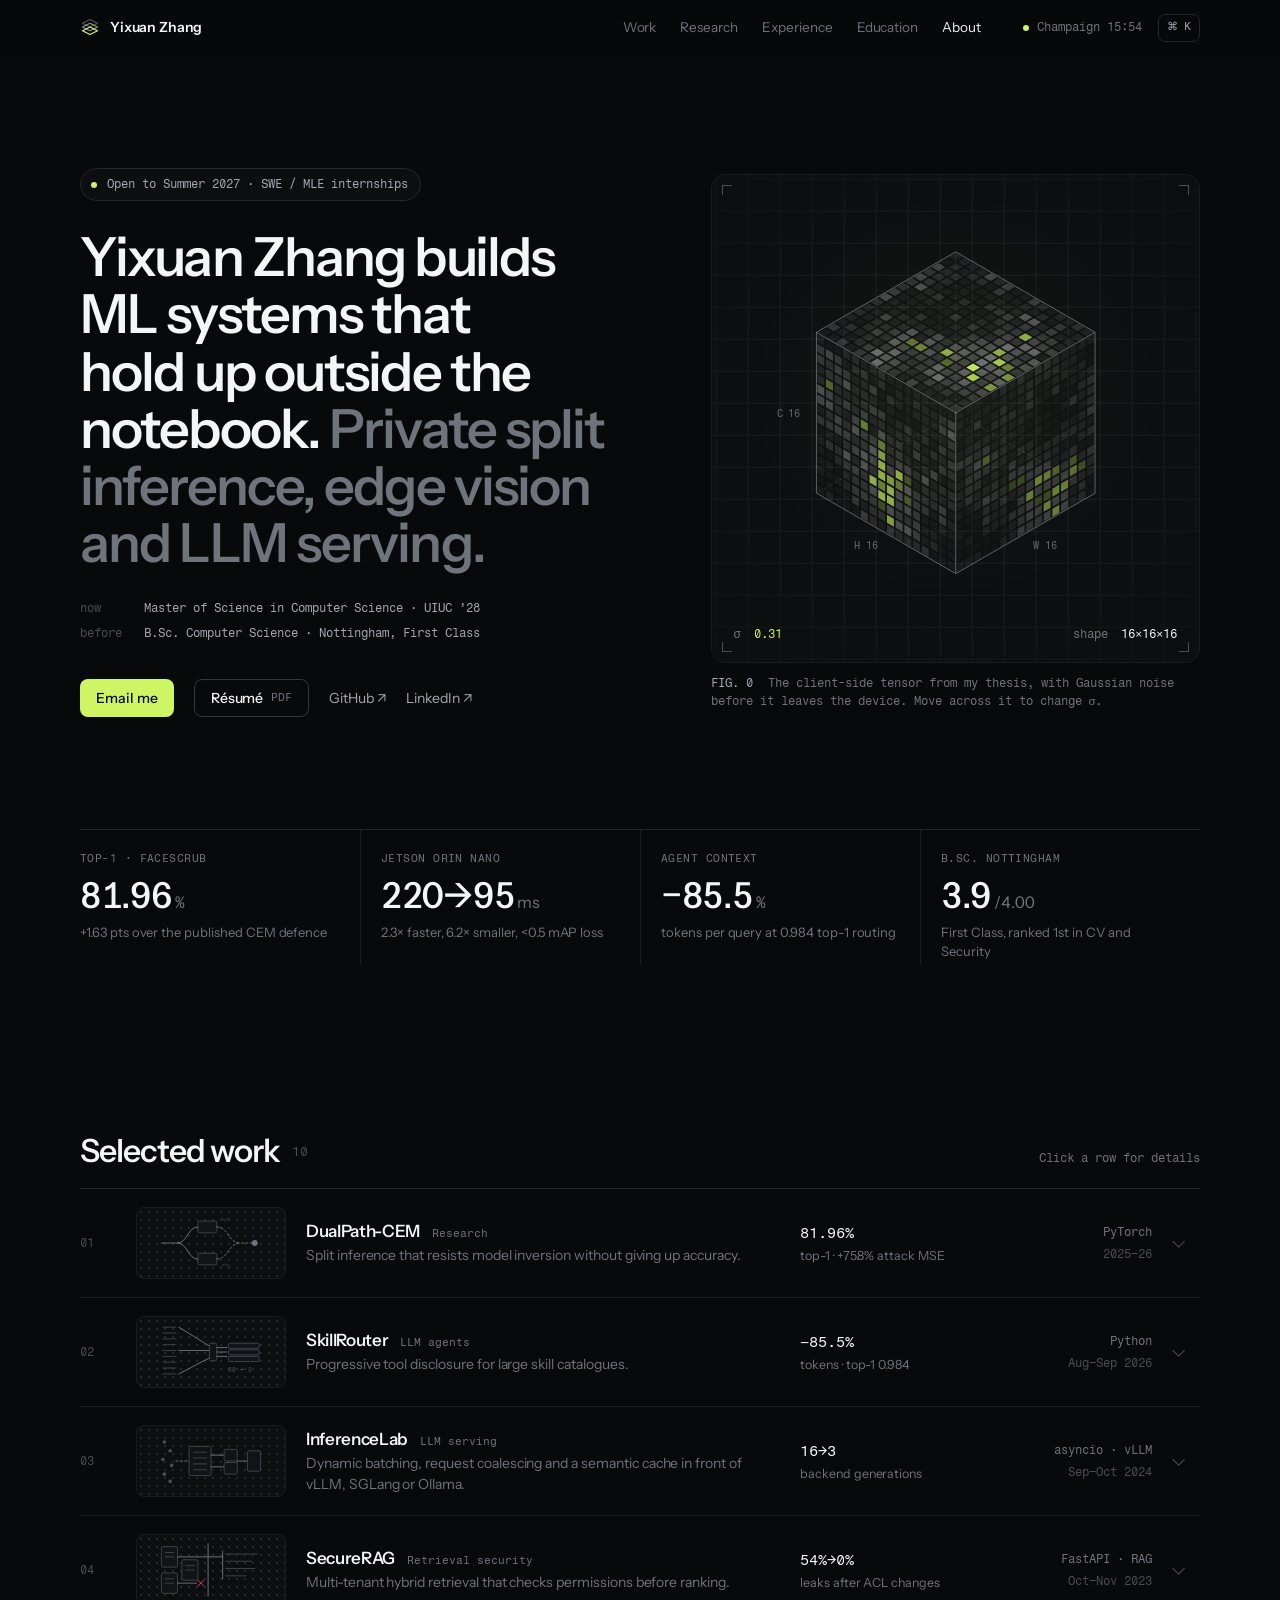
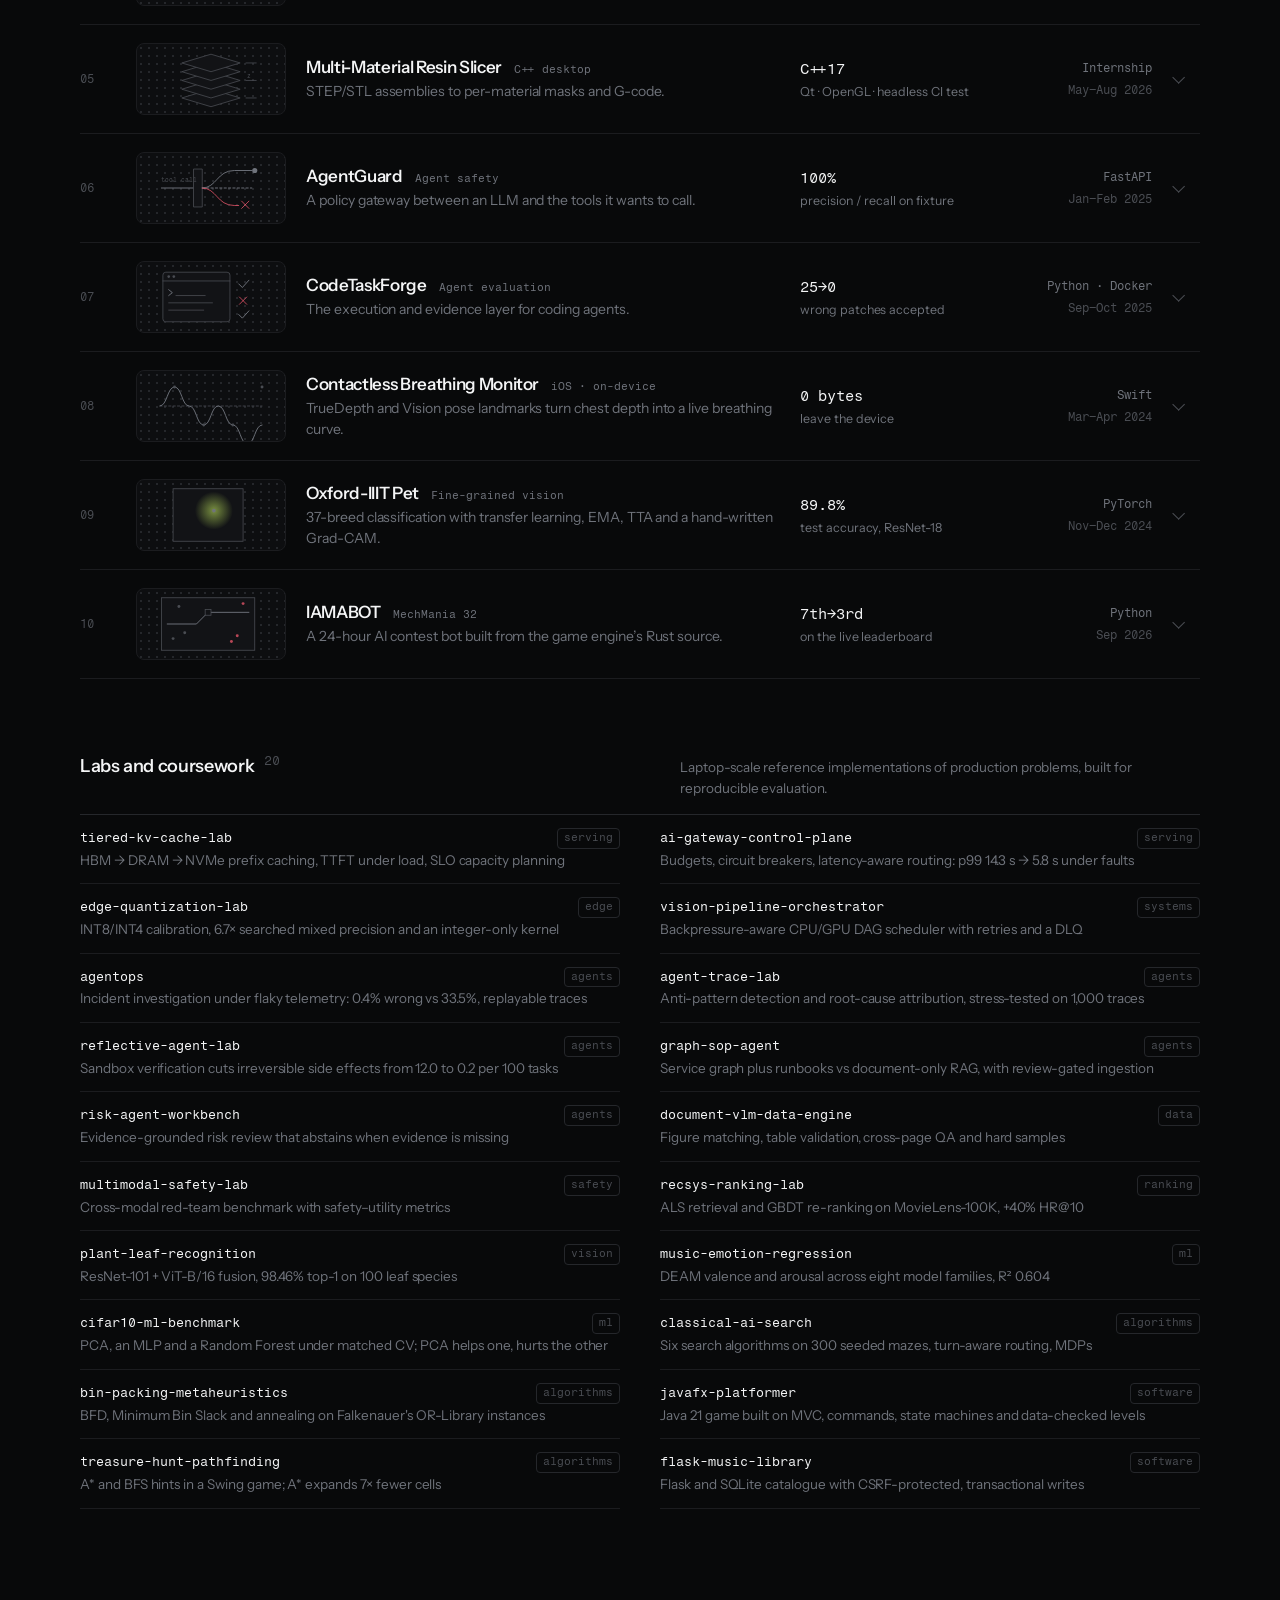
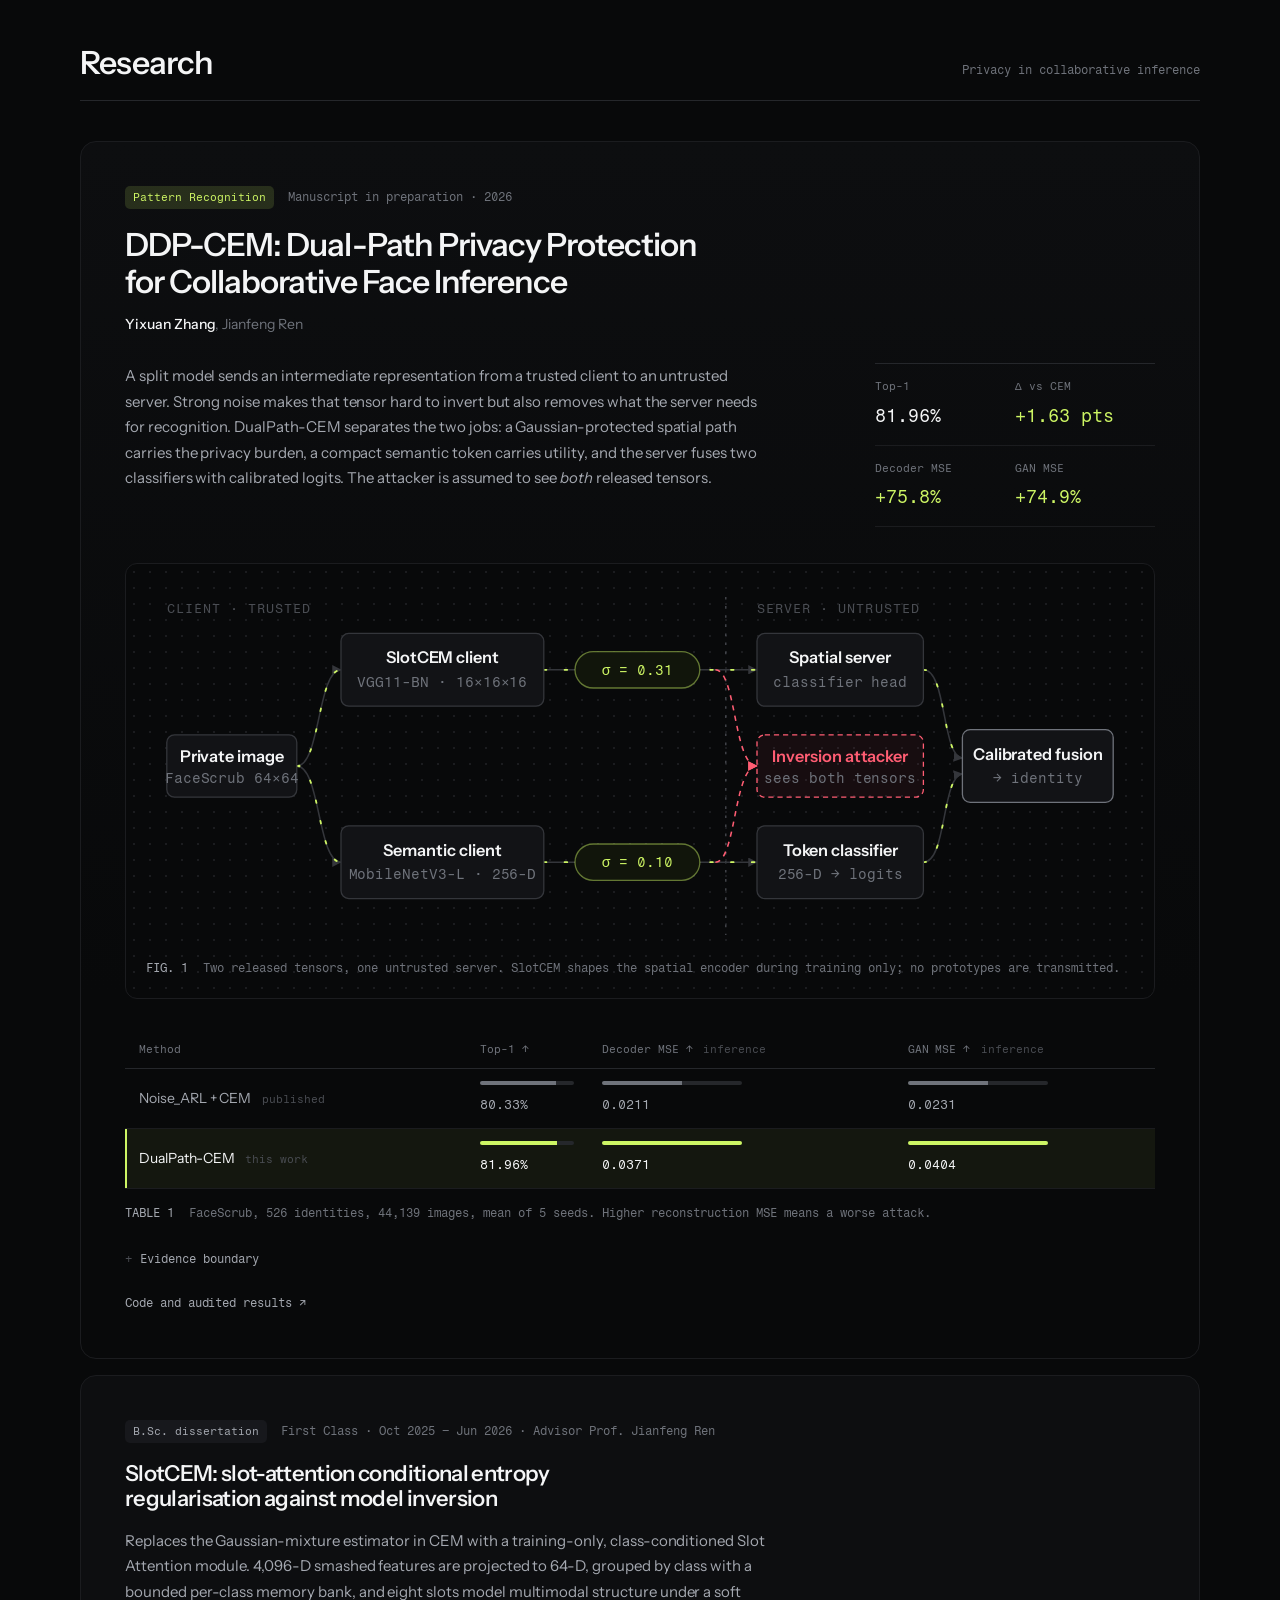
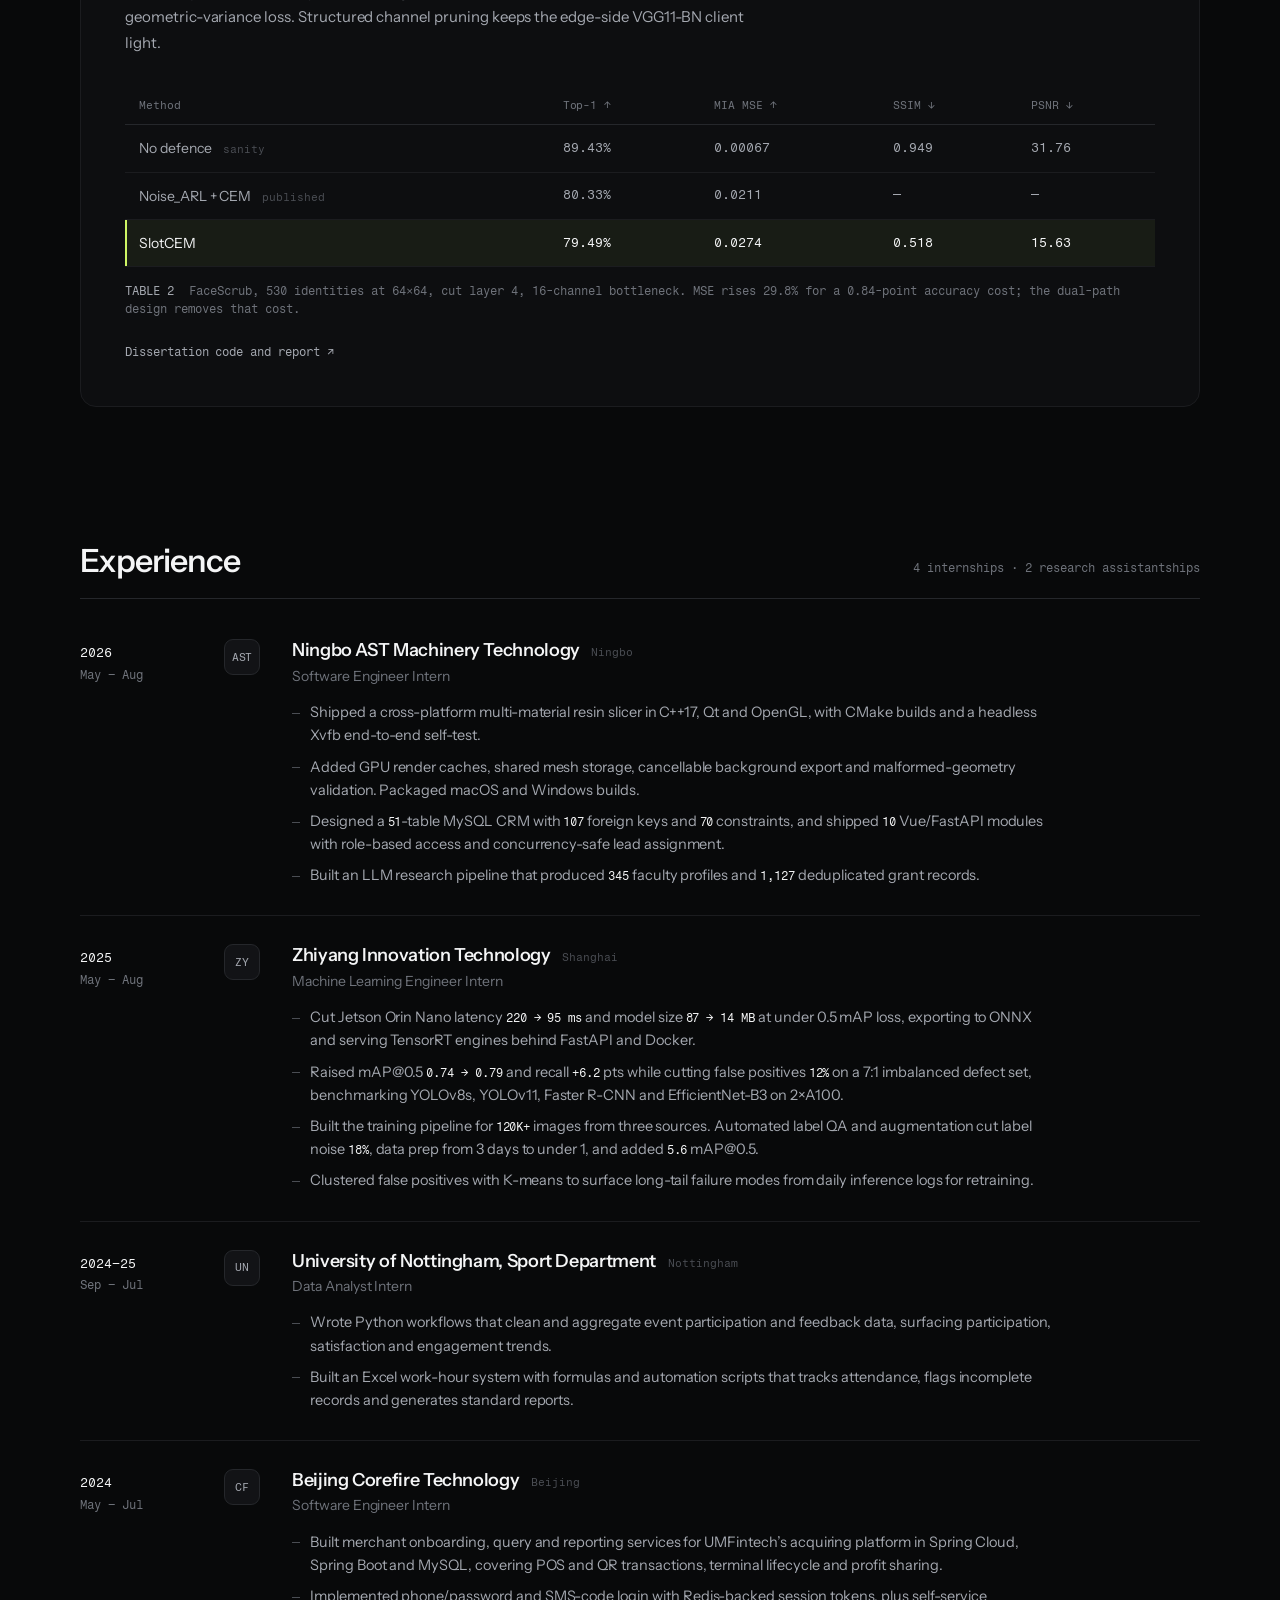
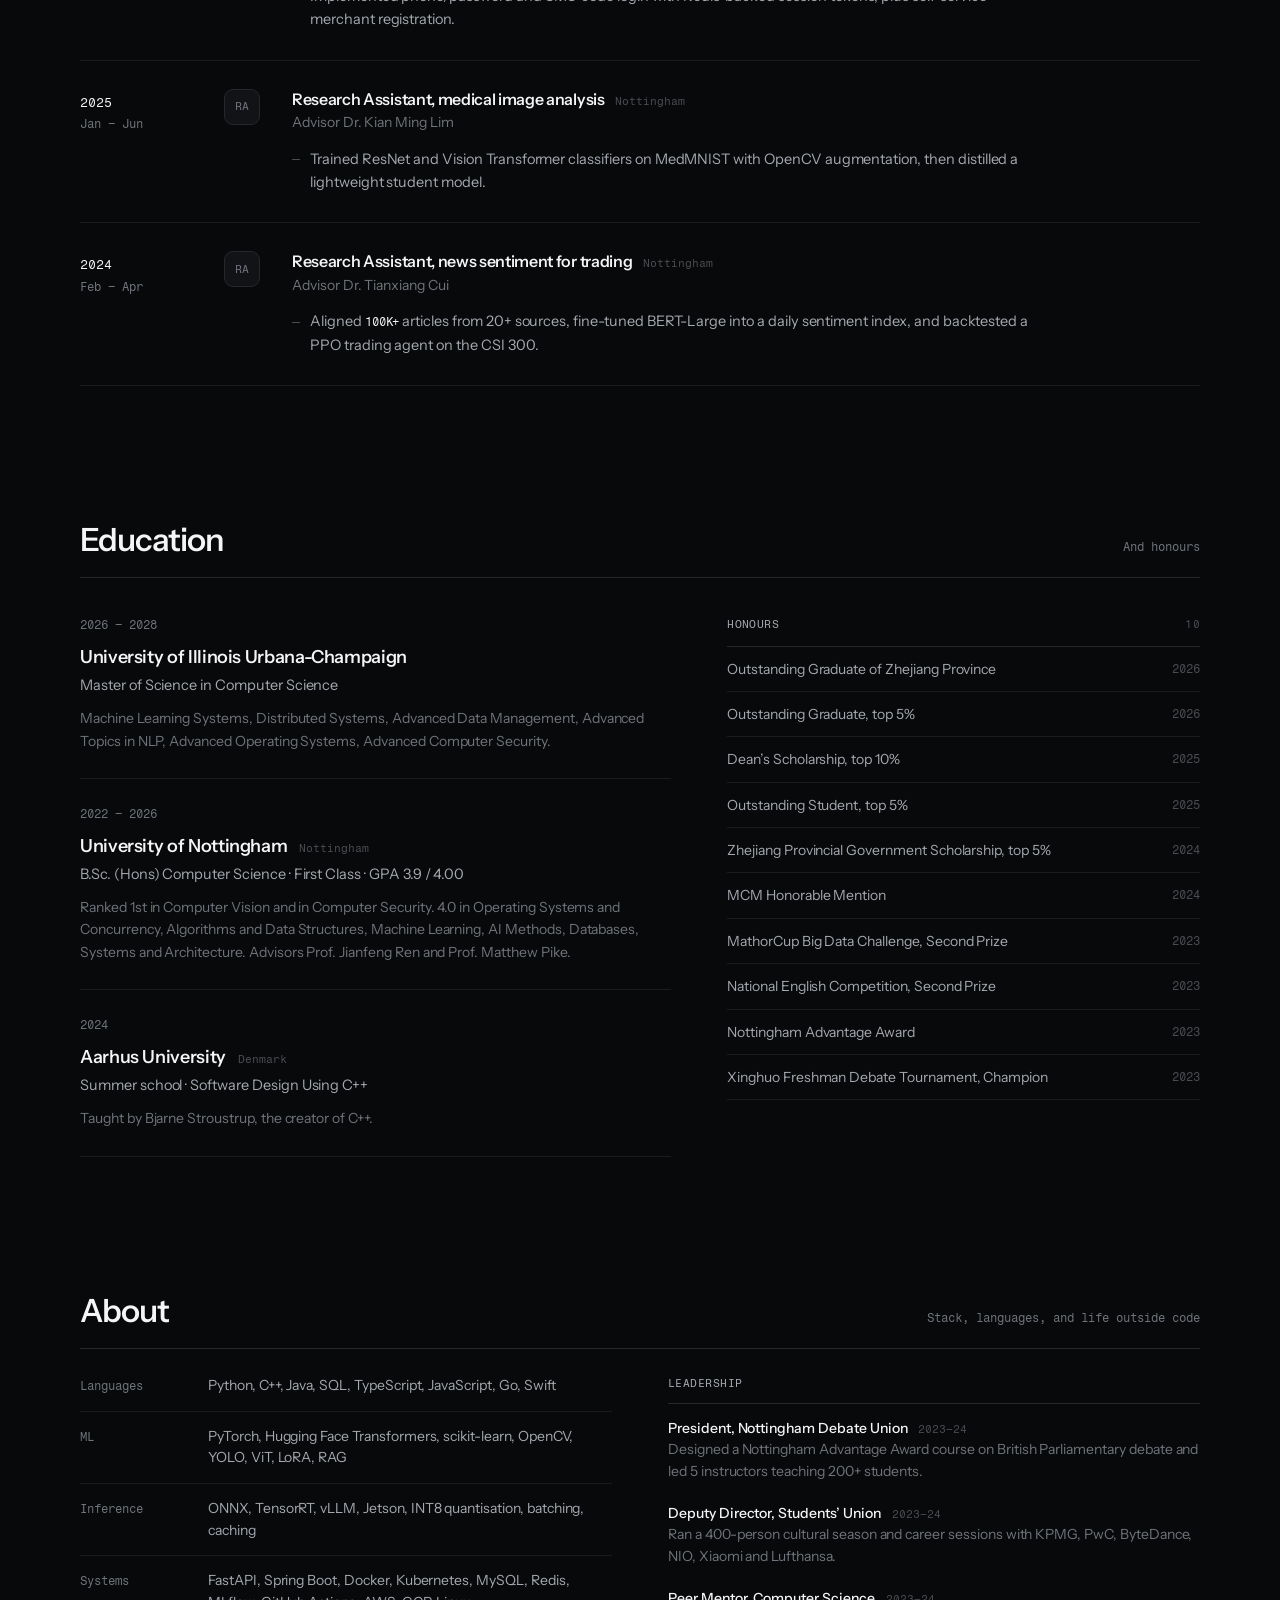
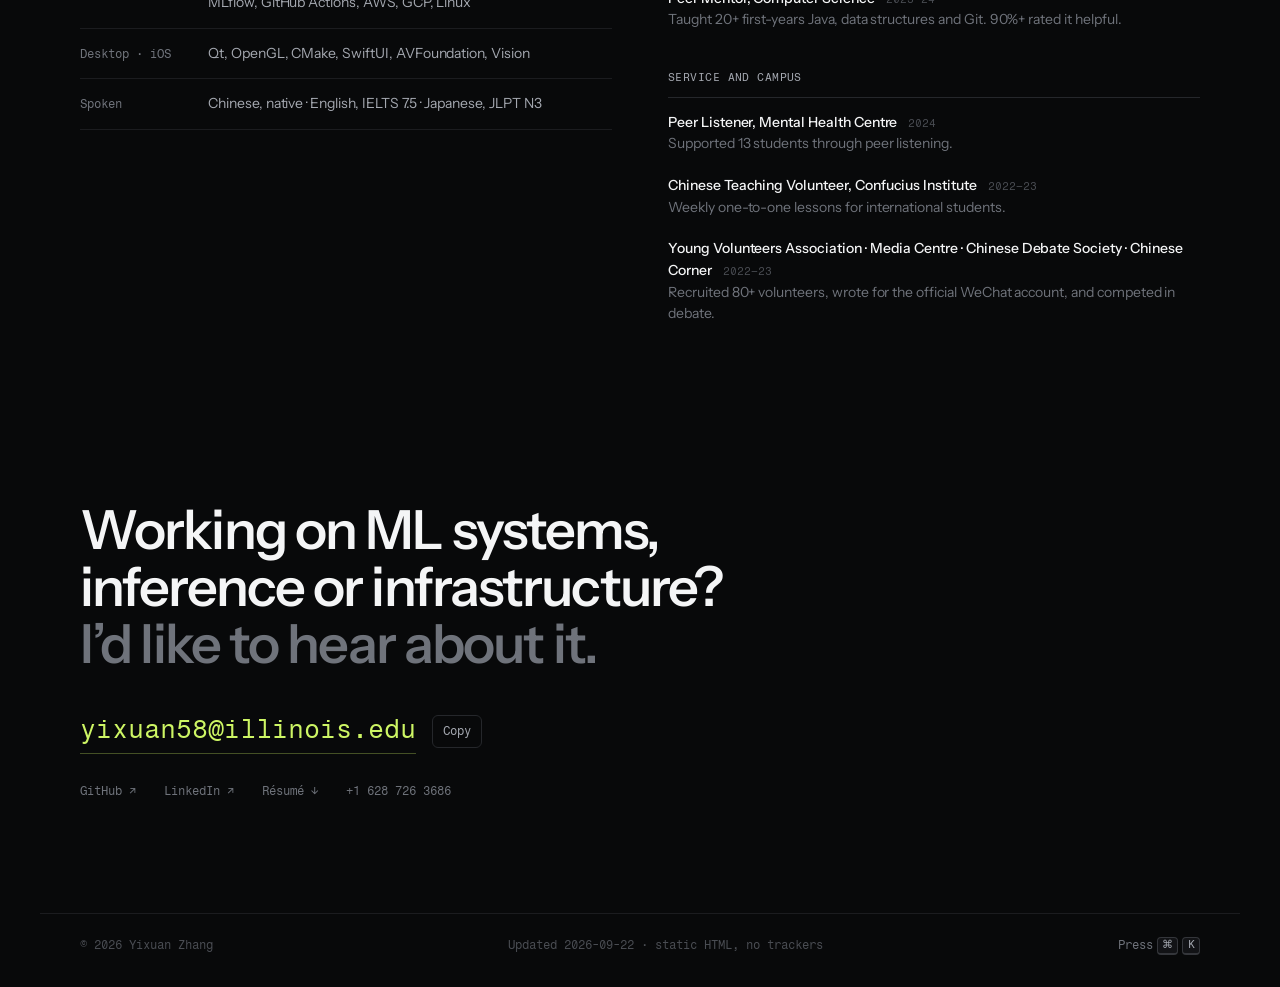
==== commit 7378c8ec: "Publish the two-page résumé and correct the edge-quantization summary The résumé PDF is the 2026-09-" ====
--- a/index.html
+++ b/index.html
@@ -58,7 +58,7 @@
         <p class="hero-meta mono"><span><i>now</i>Master of Science in Computer Science · UIUC ’28</span><span><i>before</i>B.Sc. Computer Science · Nottingham, First Class</span></p>
         <div class="hero-actions">
           <a class="btn btn-signal" href="mailto:yixuan58@illinois.edu">Email me</a>
-          <a class="btn btn-line" href="Yixuan_Zhang_Resume.pdf?v=20260922c">Résumé <span class="mono">PDF</span></a>
+          <a class="btn btn-line" href="Yixuan_Zhang_Resume.pdf?v=20260924">Résumé <span class="mono">PDF</span></a>
           <a class="txt-link" href="https://github.com/asher0913">GitHub ↗</a>
           <a class="txt-link" href="https://www.linkedin.com/in/yixuan-zhang-b656392b5">LinkedIn ↗</a>
         </div>
@@ -312,7 +312,7 @@
         <div class="labs-table" role="list">
           <a role="listitem" href="https://github.com/asher0913/tiered-kv-cache-lab"><span class="mono">tiered-kv-cache-lab</span><span>HBM → DRAM → NVMe prefix caching, TTFT under load, SLO capacity planning</span><em class="mono">serving</em></a>
           <a role="listitem" href="https://github.com/asher0913/ai-gateway-control-plane"><span class="mono">ai-gateway-control-plane</span><span>Budgets, circuit breakers, latency-aware routing: p99 14.3 s → 5.8 s under faults</span><em class="mono">serving</em></a>
-          <a role="listitem" href="https://github.com/asher0913/edge-quantization-lab"><span class="mono">edge-quantization-lab</span><span>INT8/INT4 calibration, 6.4× mixed precision and a bit-exact integer kernel</span><em class="mono">edge</em></a>
+          <a role="listitem" href="https://github.com/asher0913/edge-quantization-lab"><span class="mono">edge-quantization-lab</span><span>INT8/INT4 calibration, 6.7× searched mixed precision and an integer-only kernel</span><em class="mono">edge</em></a>
           <a role="listitem" href="https://github.com/asher0913/vision-pipeline-orchestrator"><span class="mono">vision-pipeline-orchestrator</span><span>Backpressure-aware CPU/GPU DAG scheduler with retries and a DLQ</span><em class="mono">systems</em></a>
           <a role="listitem" href="https://github.com/asher0913/agentops"><span class="mono">agentops</span><span>Incident investigation under flaky telemetry: 0.4% wrong vs 33.5%, replayable traces</span><em class="mono">agents</em></a>
           <a role="listitem" href="https://github.com/asher0913/agent-trace-lab"><span class="mono">agent-trace-lab</span><span>Anti-pattern detection and root-cause attribution, stress-tested on 1,000 traces</span><em class="mono">agents</em></a>
@@ -632,7 +632,7 @@
       <div class="contact-links mono">
         <a href="https://github.com/asher0913">GitHub ↗</a>
         <a href="https://www.linkedin.com/in/yixuan-zhang-b656392b5">LinkedIn ↗</a>
-        <a href="Yixuan_Zhang_Resume.pdf?v=20260922c">Résumé ↓</a>
+        <a href="Yixuan_Zhang_Resume.pdf?v=20260924">Résumé ↓</a>
         <a href="tel:+16287263686">+1 628 726 3686</a>
       </div>
     </section>
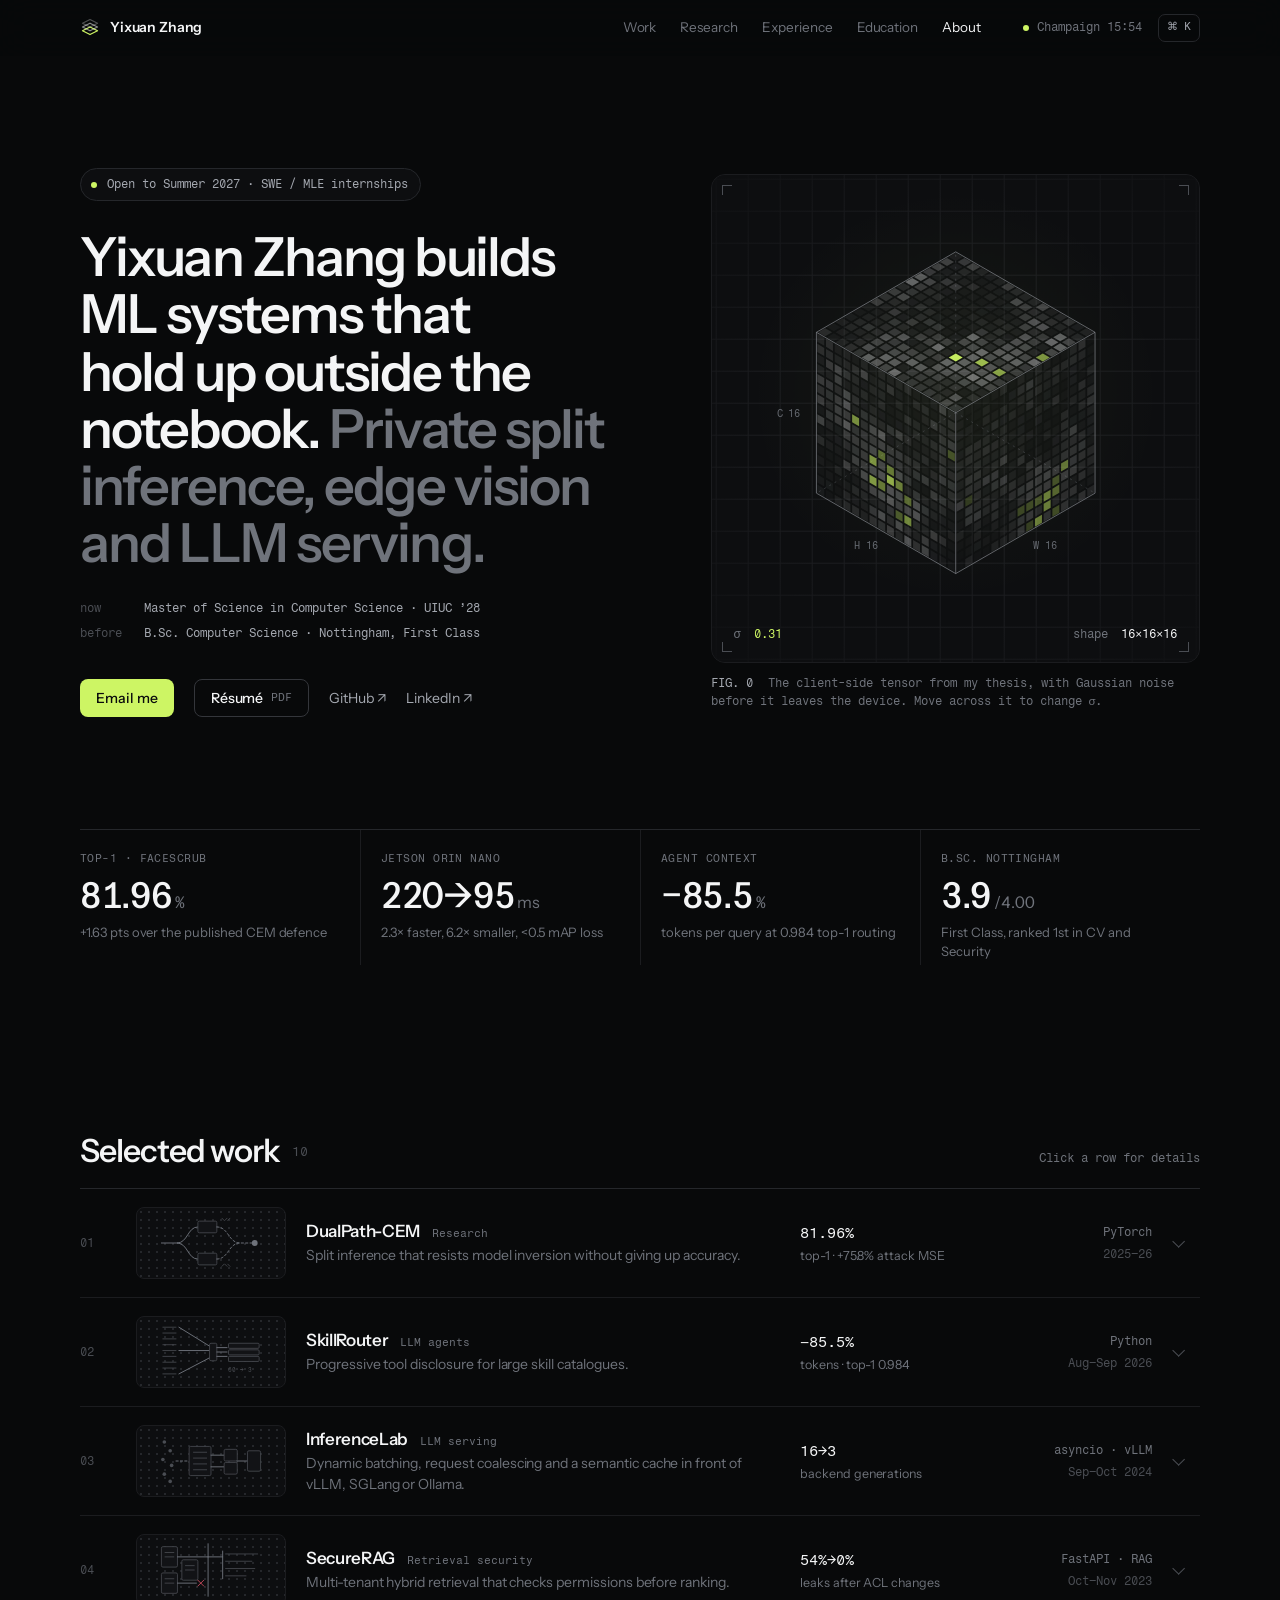
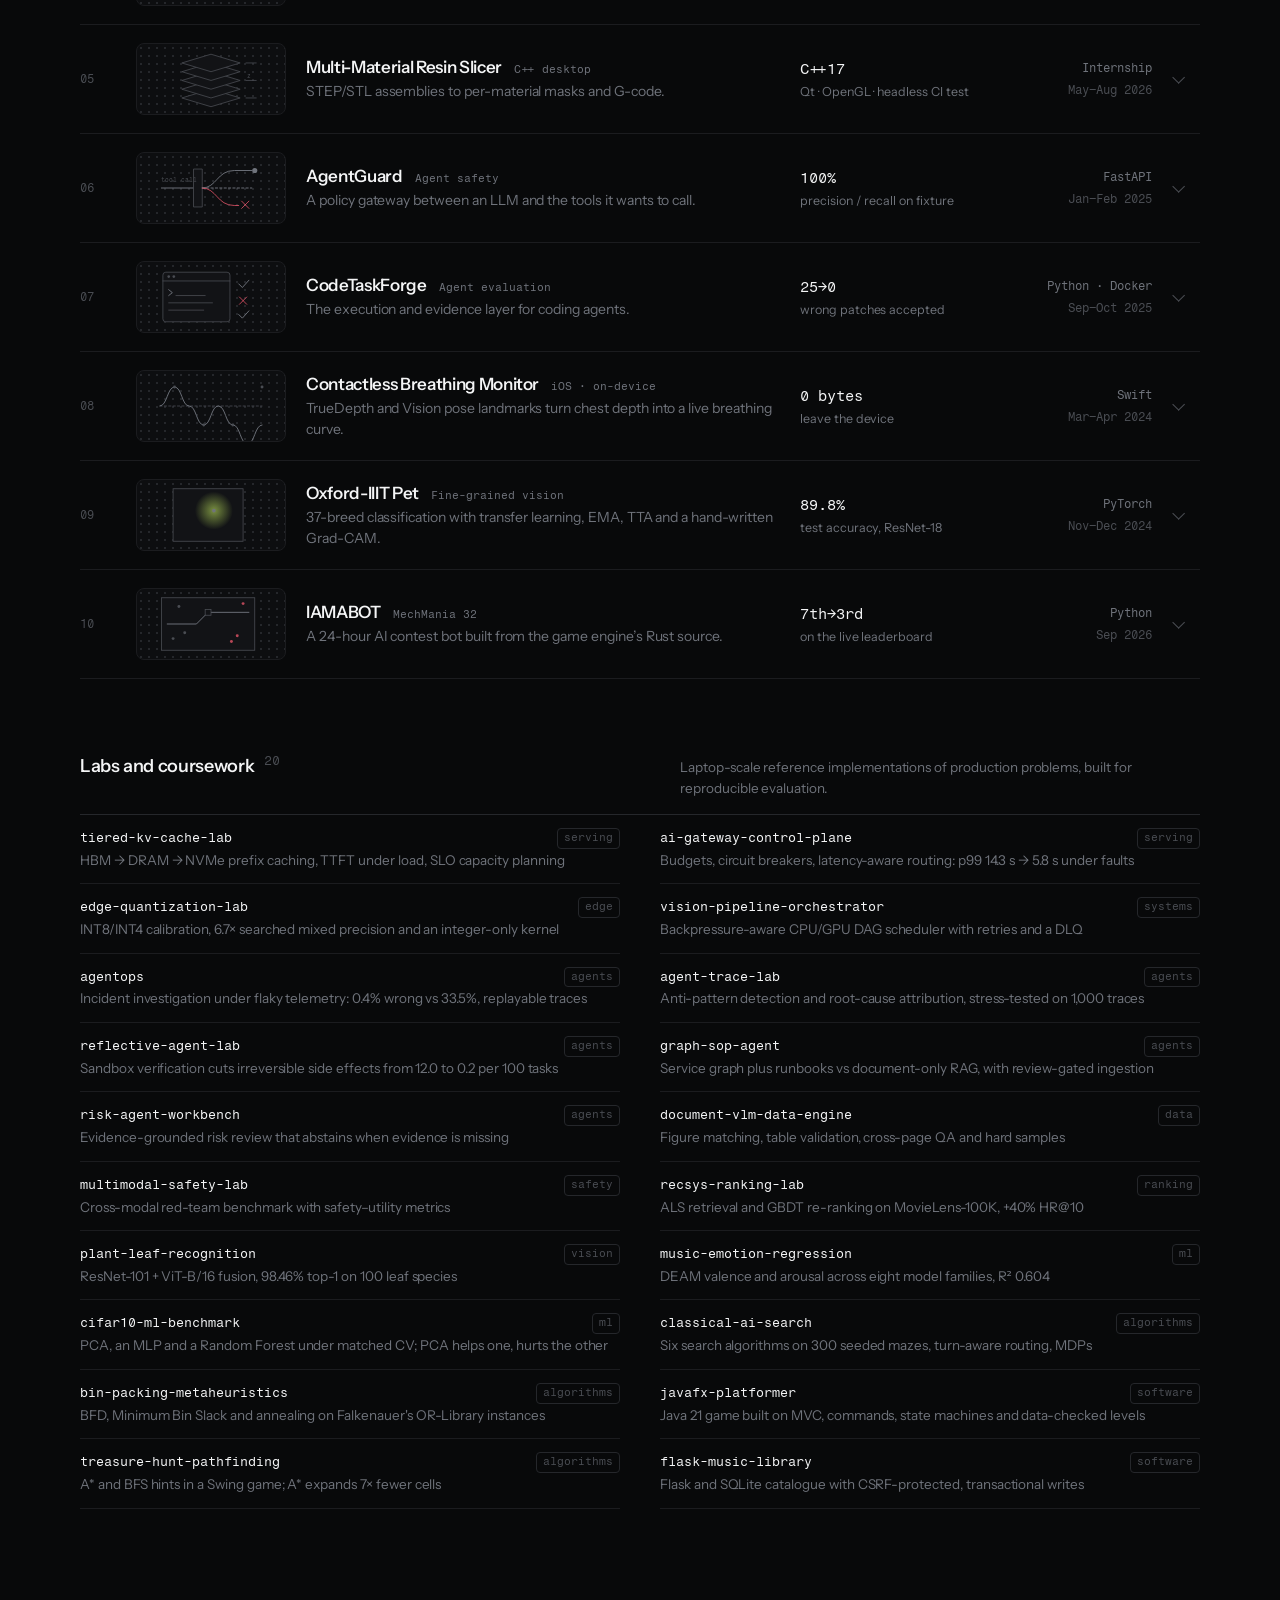
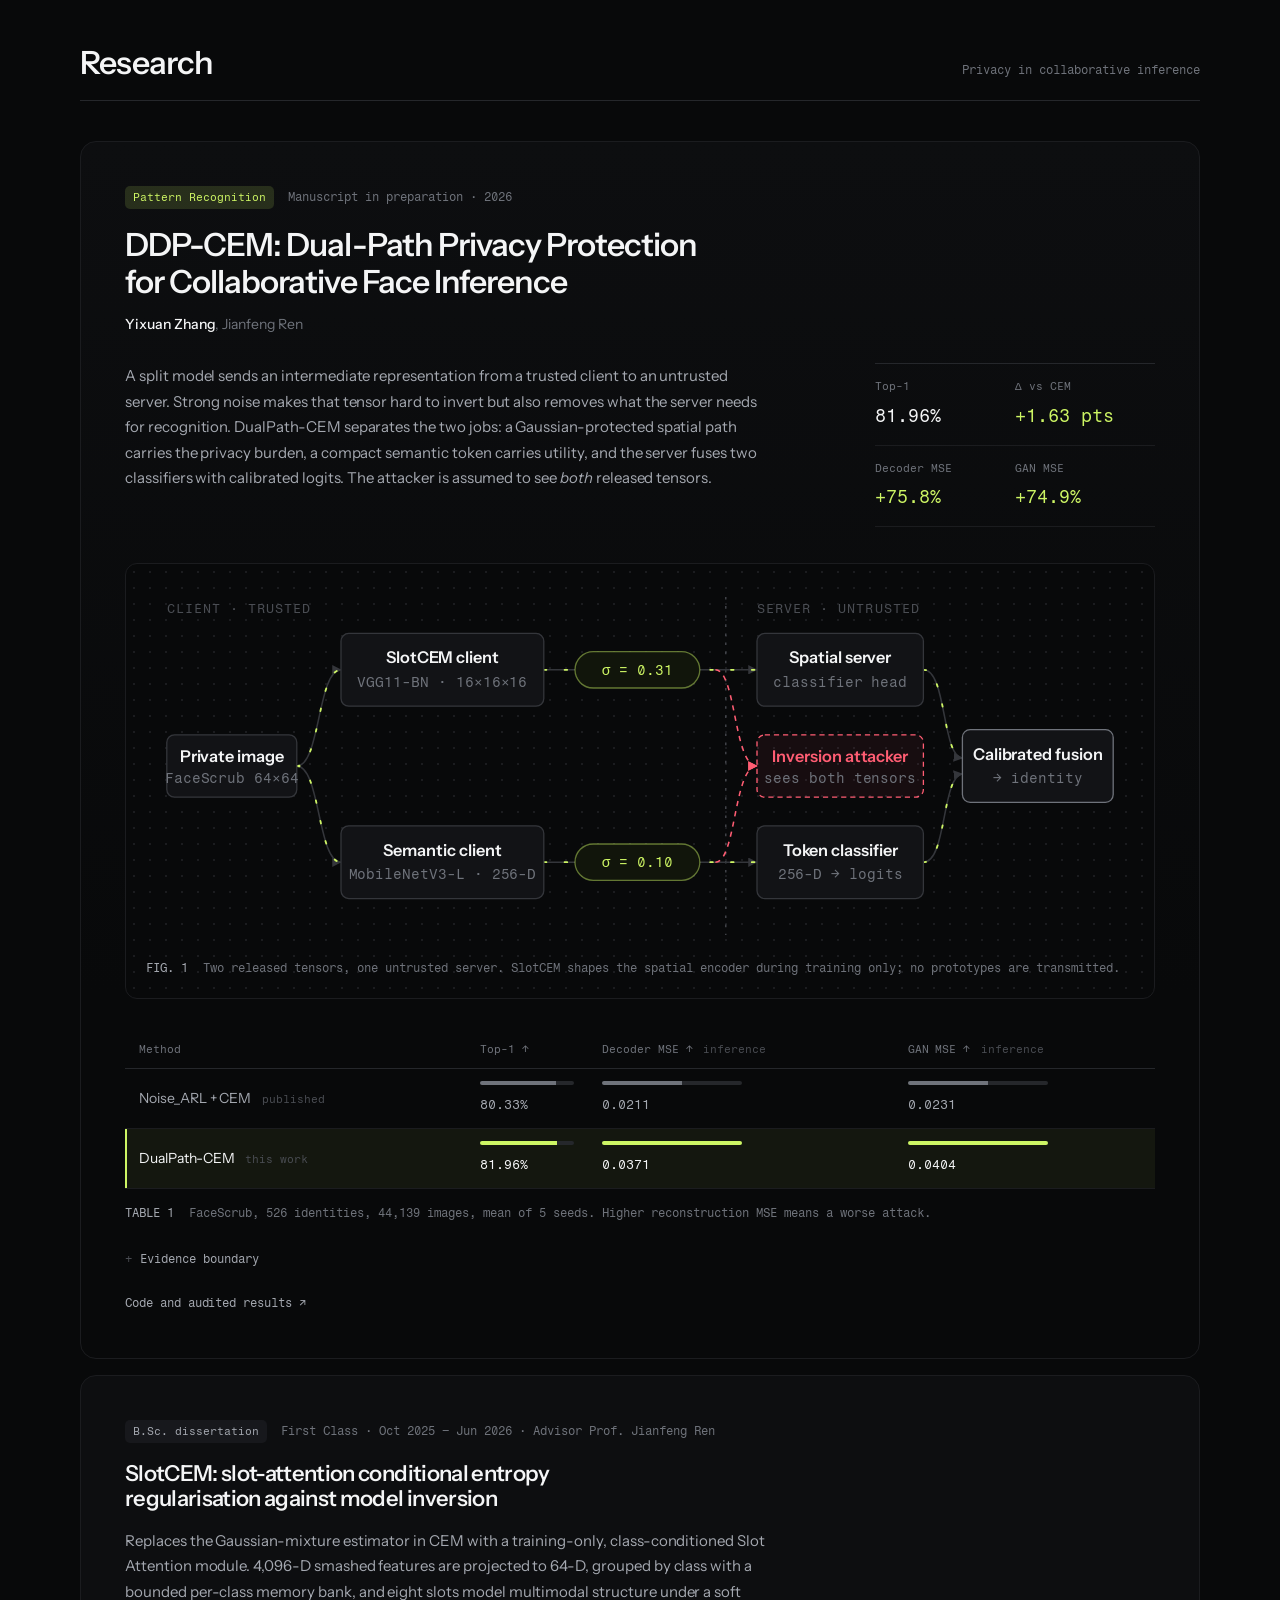
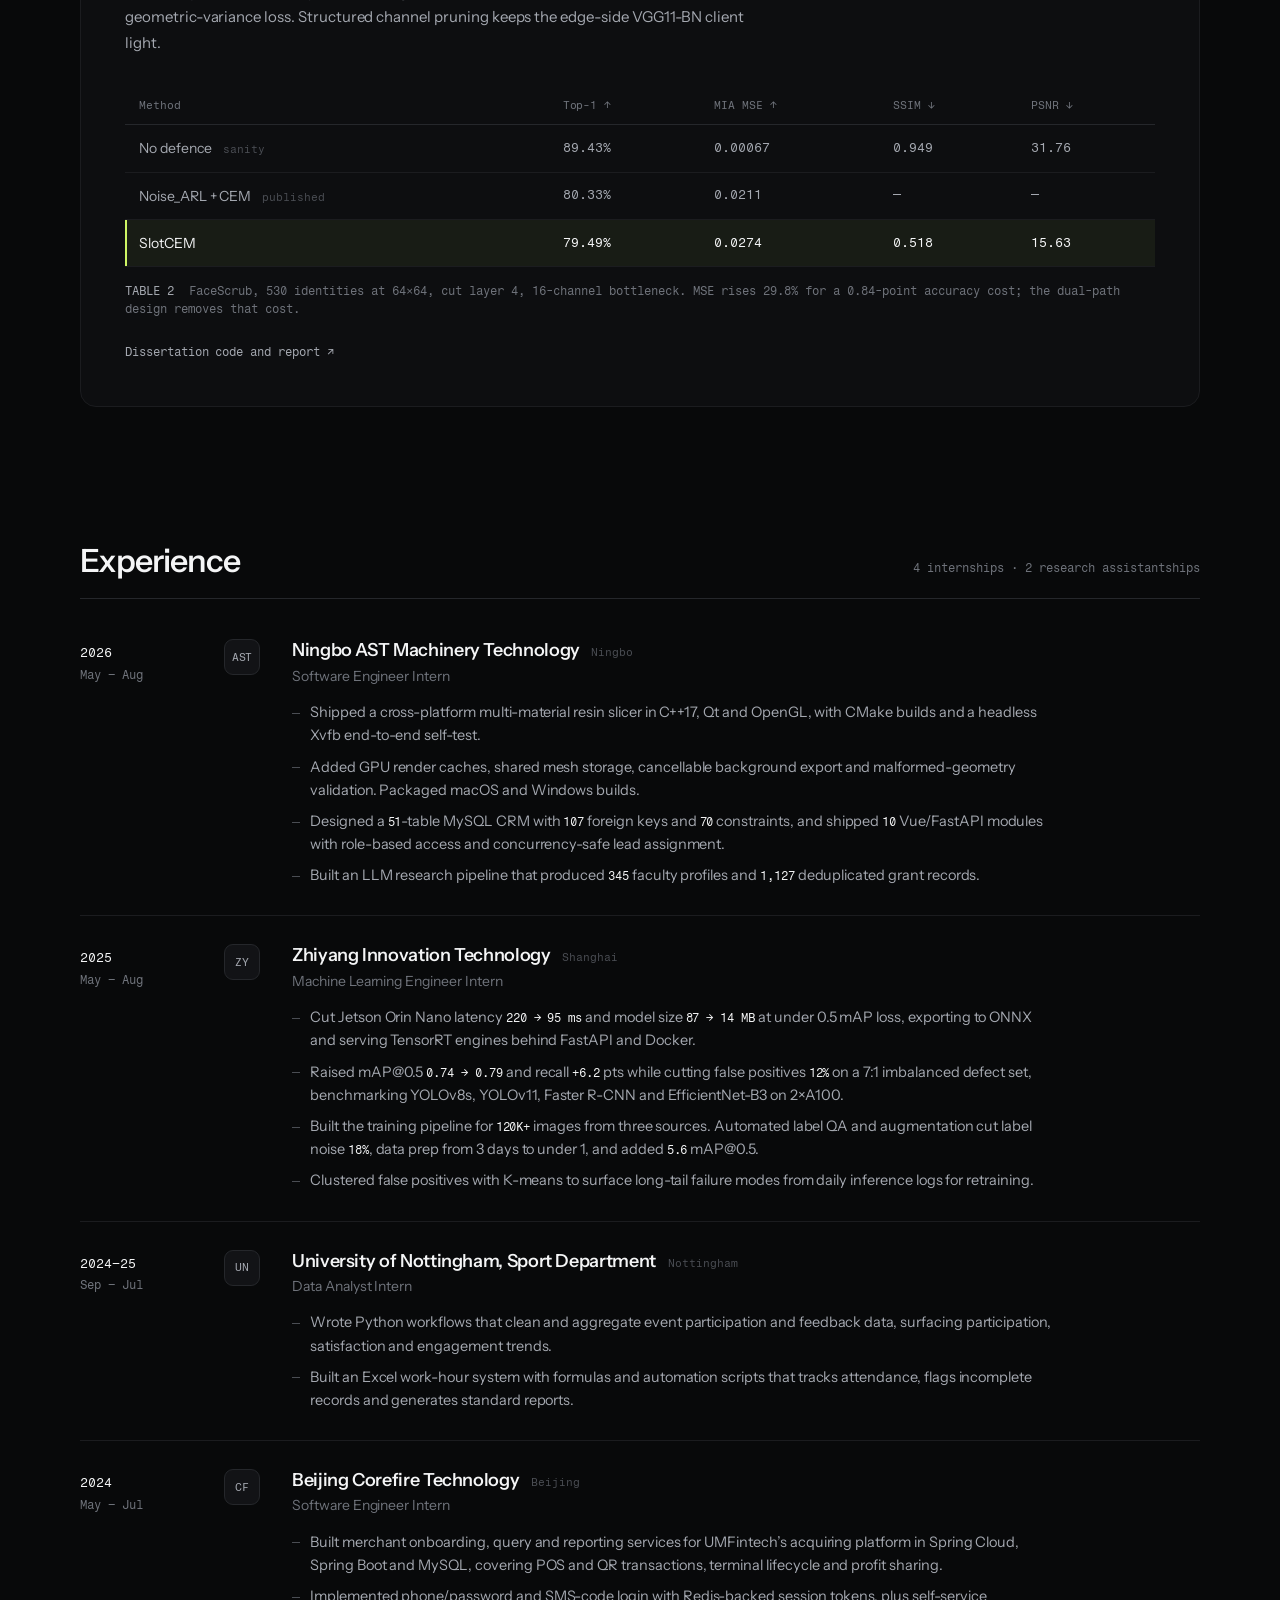
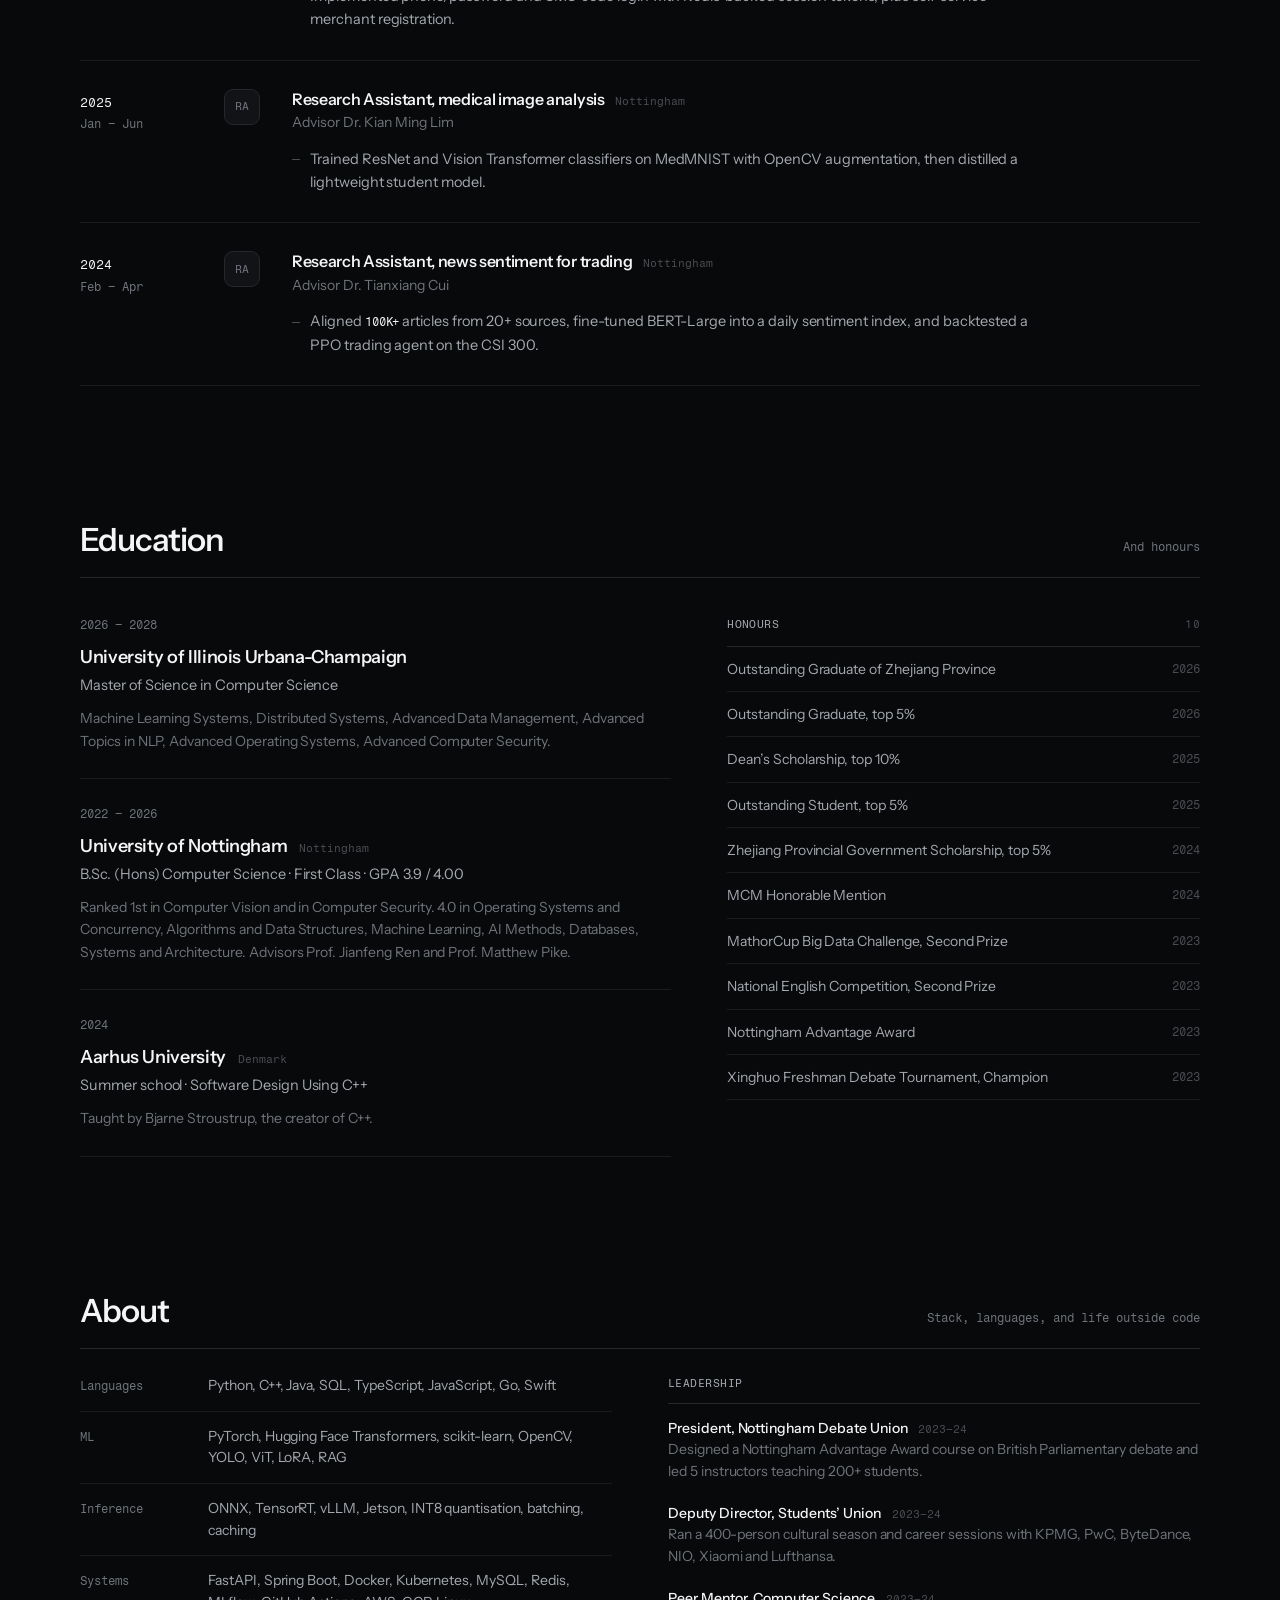
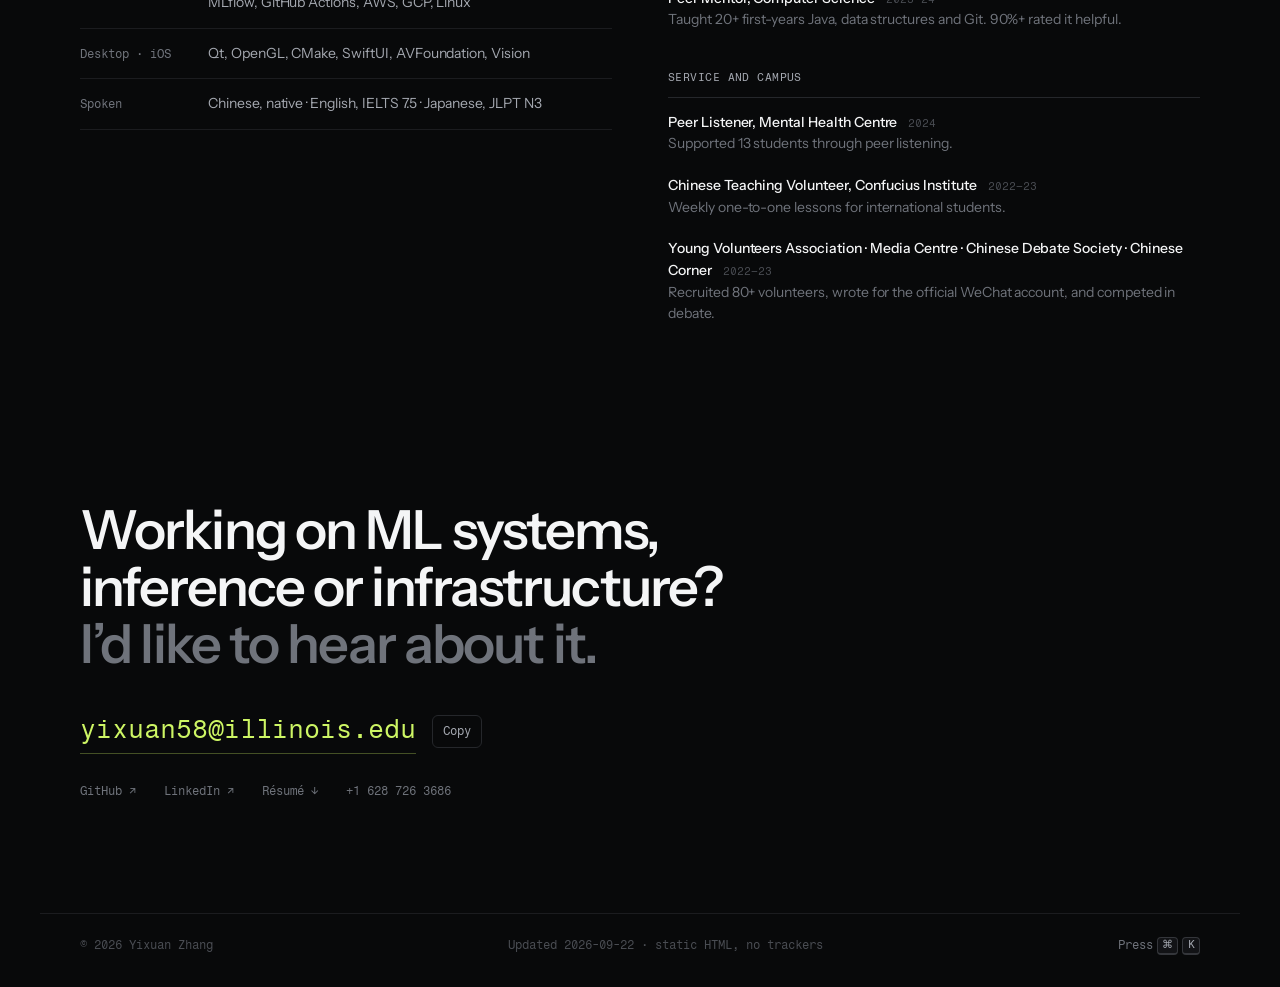
==== commit 4d277165: "Update the résumé PDF with tech-stack lines and a keyword-based skills section" ====
--- a/index.html
+++ b/index.html
@@ -58,7 +58,7 @@
         <p class="hero-meta mono"><span><i>now</i>Master of Science in Computer Science · UIUC ’28</span><span><i>before</i>B.Sc. Computer Science · Nottingham, First Class</span></p>
         <div class="hero-actions">
           <a class="btn btn-signal" href="mailto:yixuan58@illinois.edu">Email me</a>
-          <a class="btn btn-line" href="Yixuan_Zhang_Resume.pdf?v=20260924">Résumé <span class="mono">PDF</span></a>
+          <a class="btn btn-line" href="Yixuan_Zhang_Resume.pdf?v=20260924b">Résumé <span class="mono">PDF</span></a>
           <a class="txt-link" href="https://github.com/asher0913">GitHub ↗</a>
           <a class="txt-link" href="https://www.linkedin.com/in/yixuan-zhang-b656392b5">LinkedIn ↗</a>
         </div>
@@ -632,7 +632,7 @@
       <div class="contact-links mono">
         <a href="https://github.com/asher0913">GitHub ↗</a>
         <a href="https://www.linkedin.com/in/yixuan-zhang-b656392b5">LinkedIn ↗</a>
-        <a href="Yixuan_Zhang_Resume.pdf?v=20260924">Résumé ↓</a>
+        <a href="Yixuan_Zhang_Resume.pdf?v=20260924b">Résumé ↓</a>
         <a href="tel:+16287263686">+1 628 726 3686</a>
       </div>
     </section>
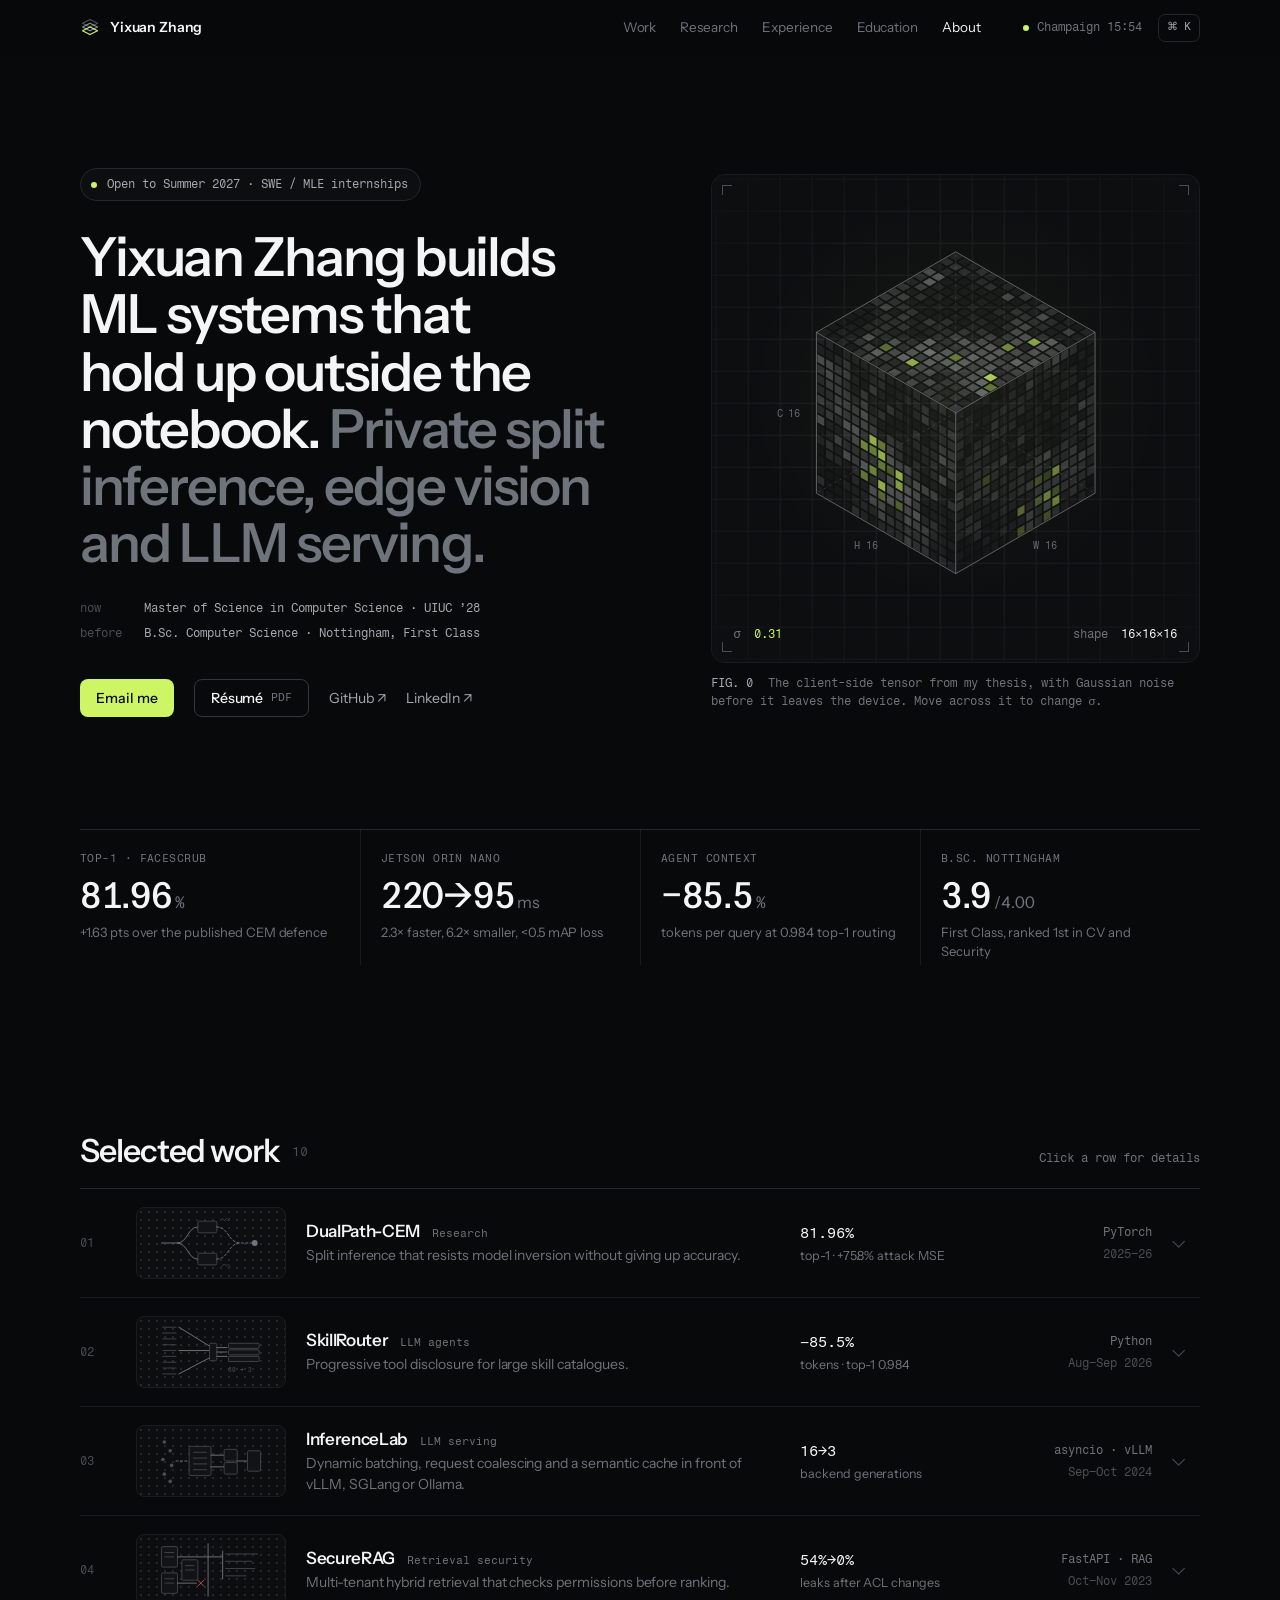
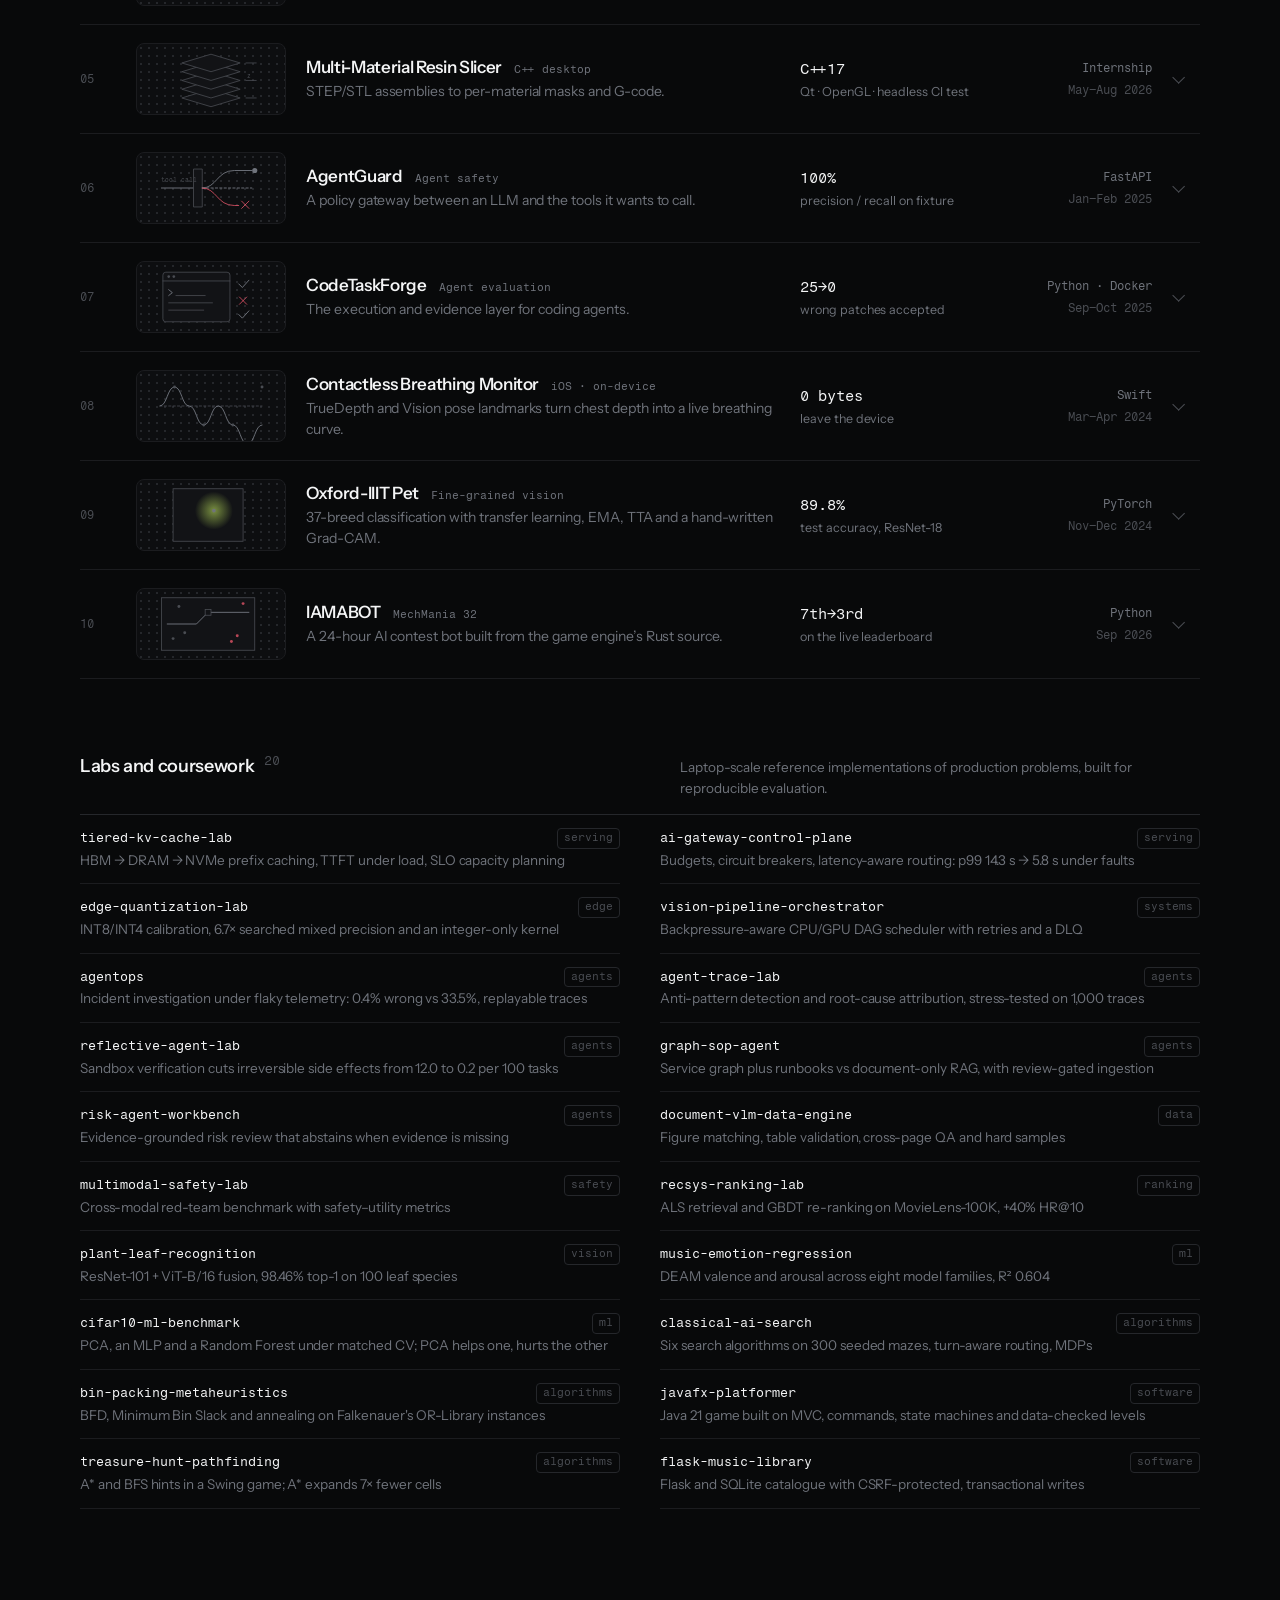
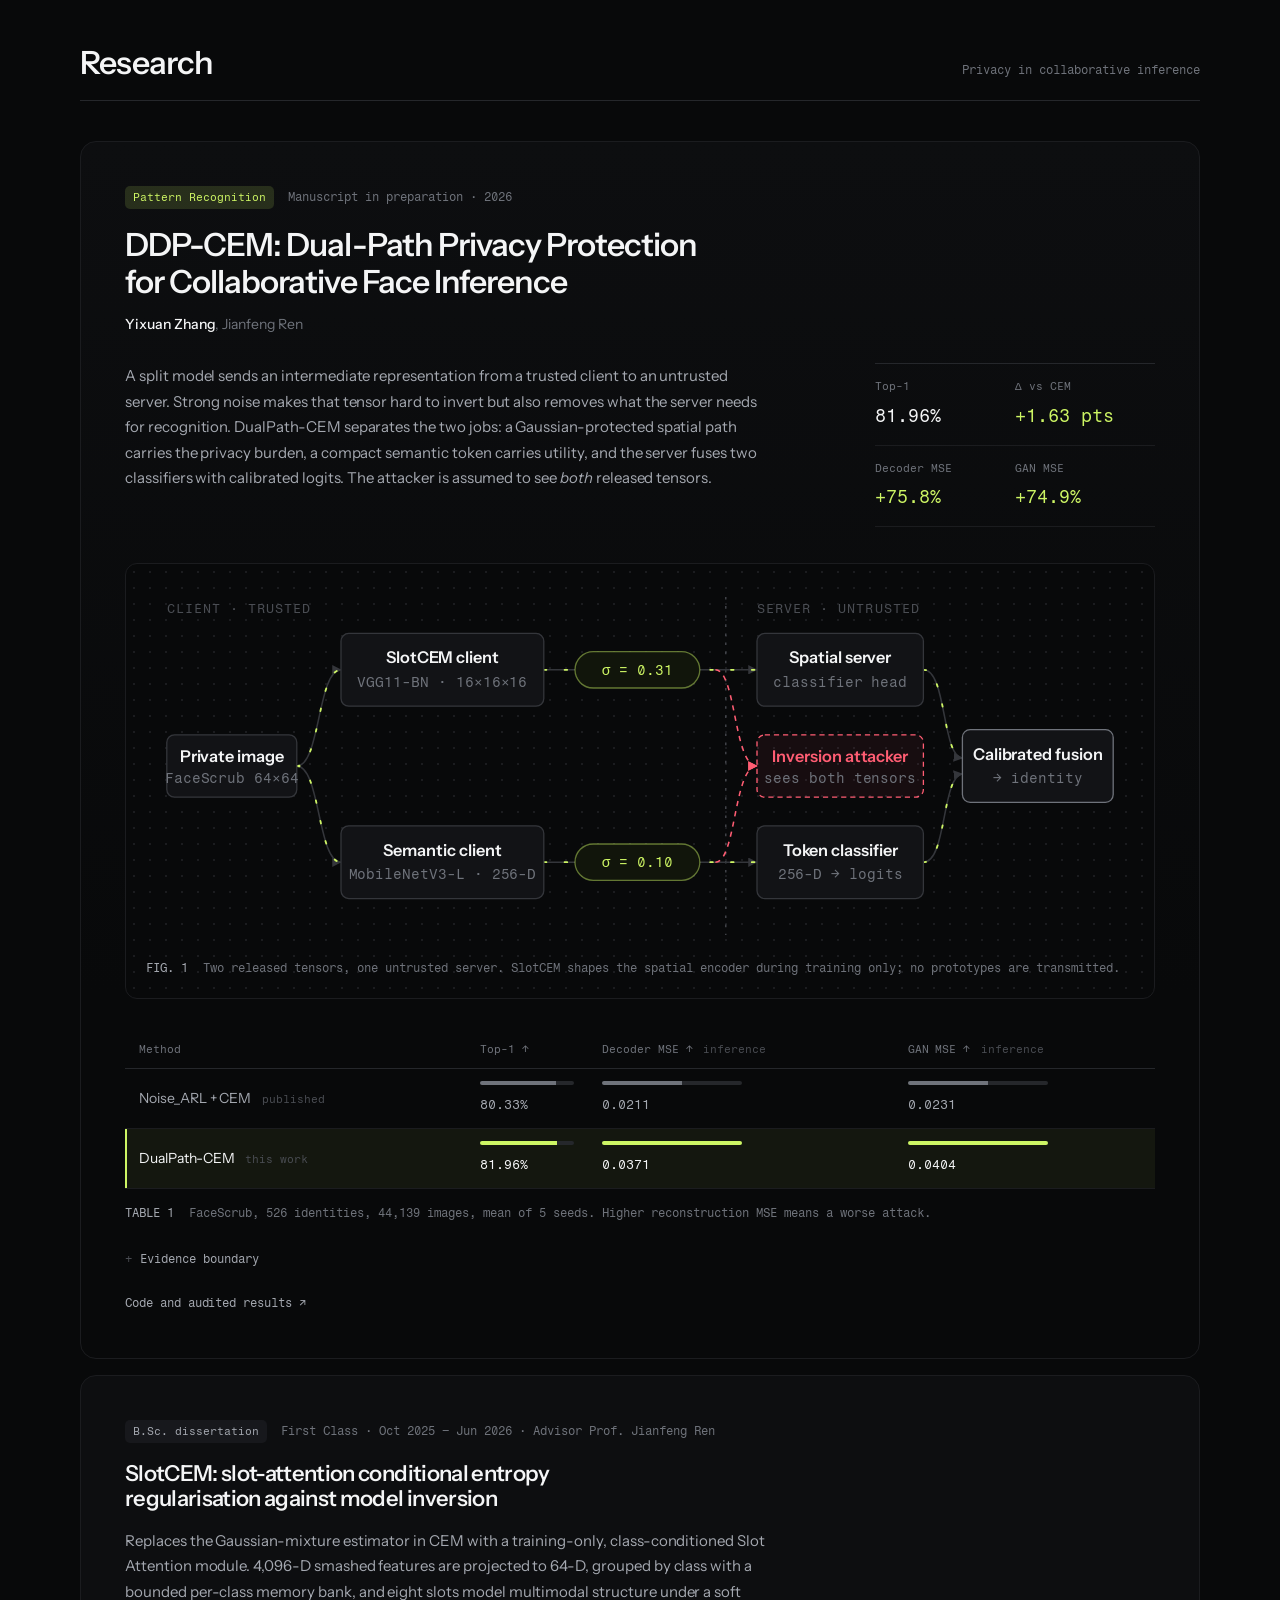
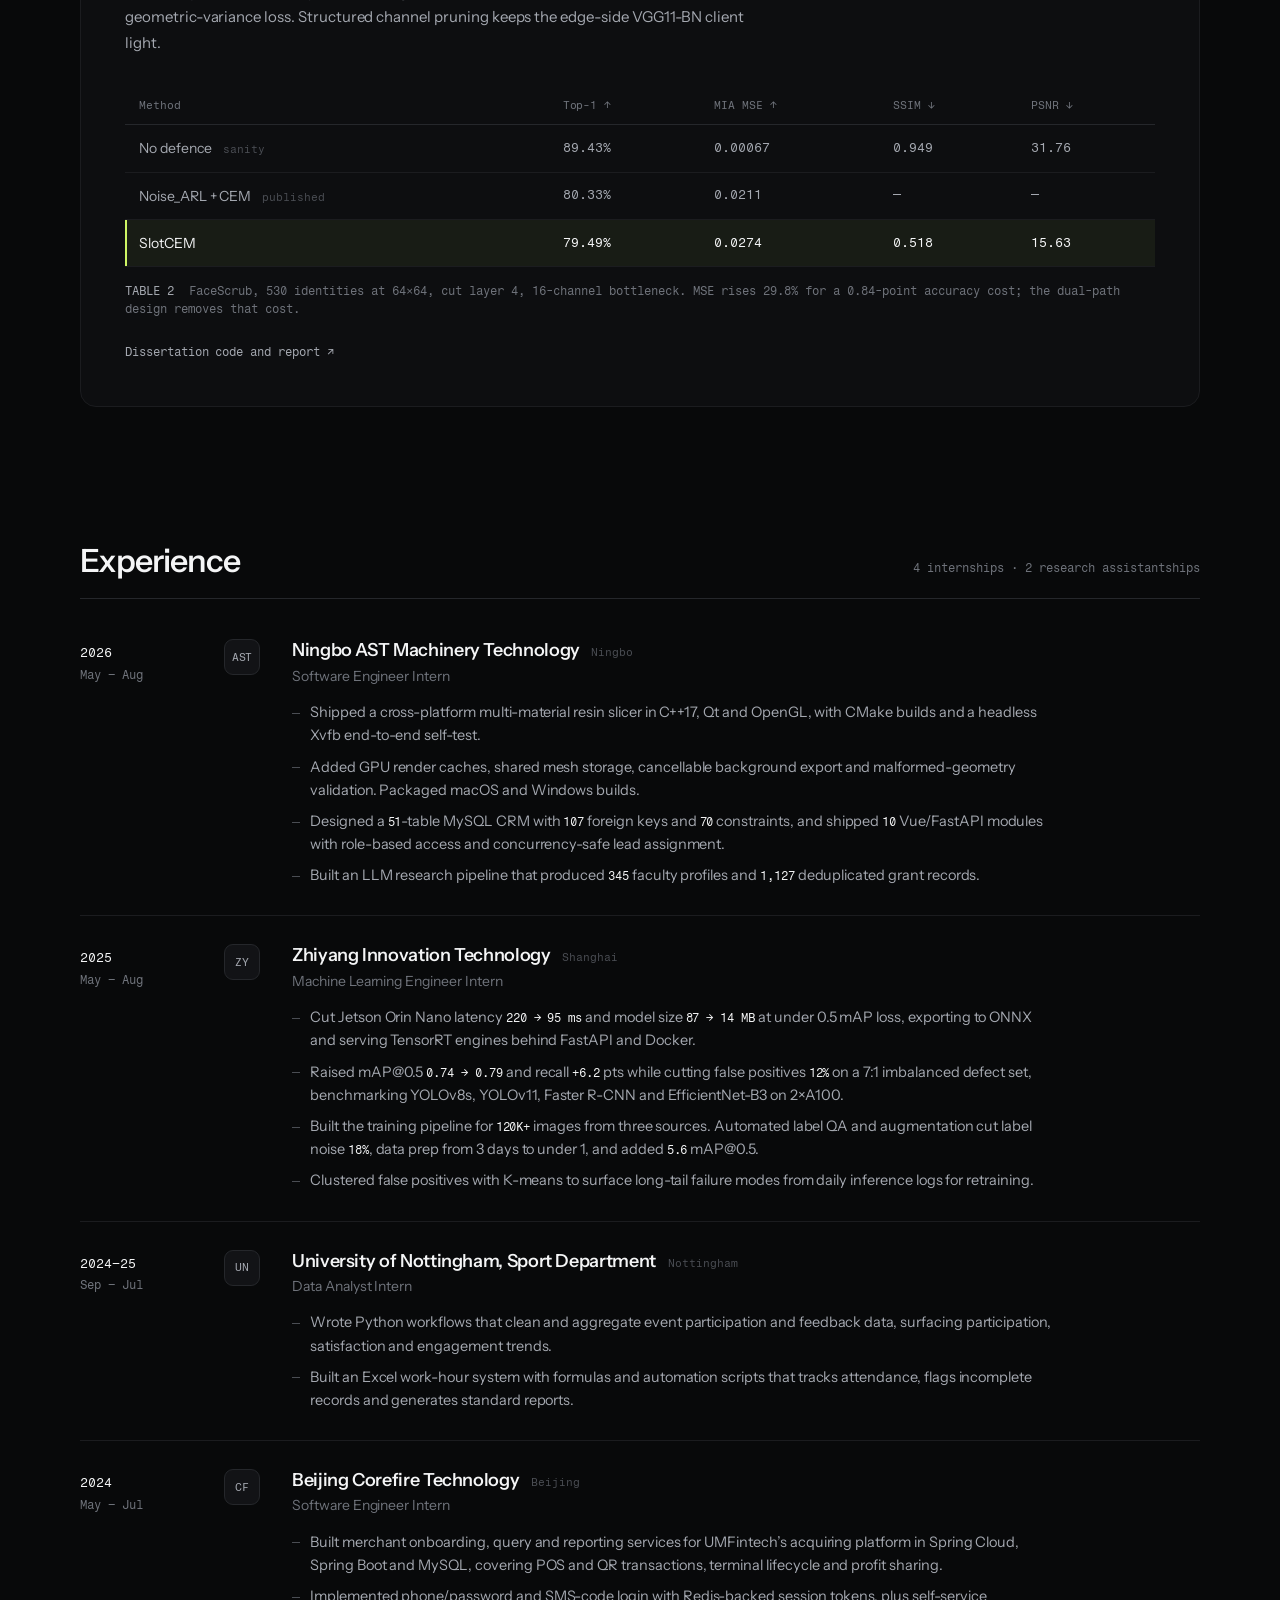
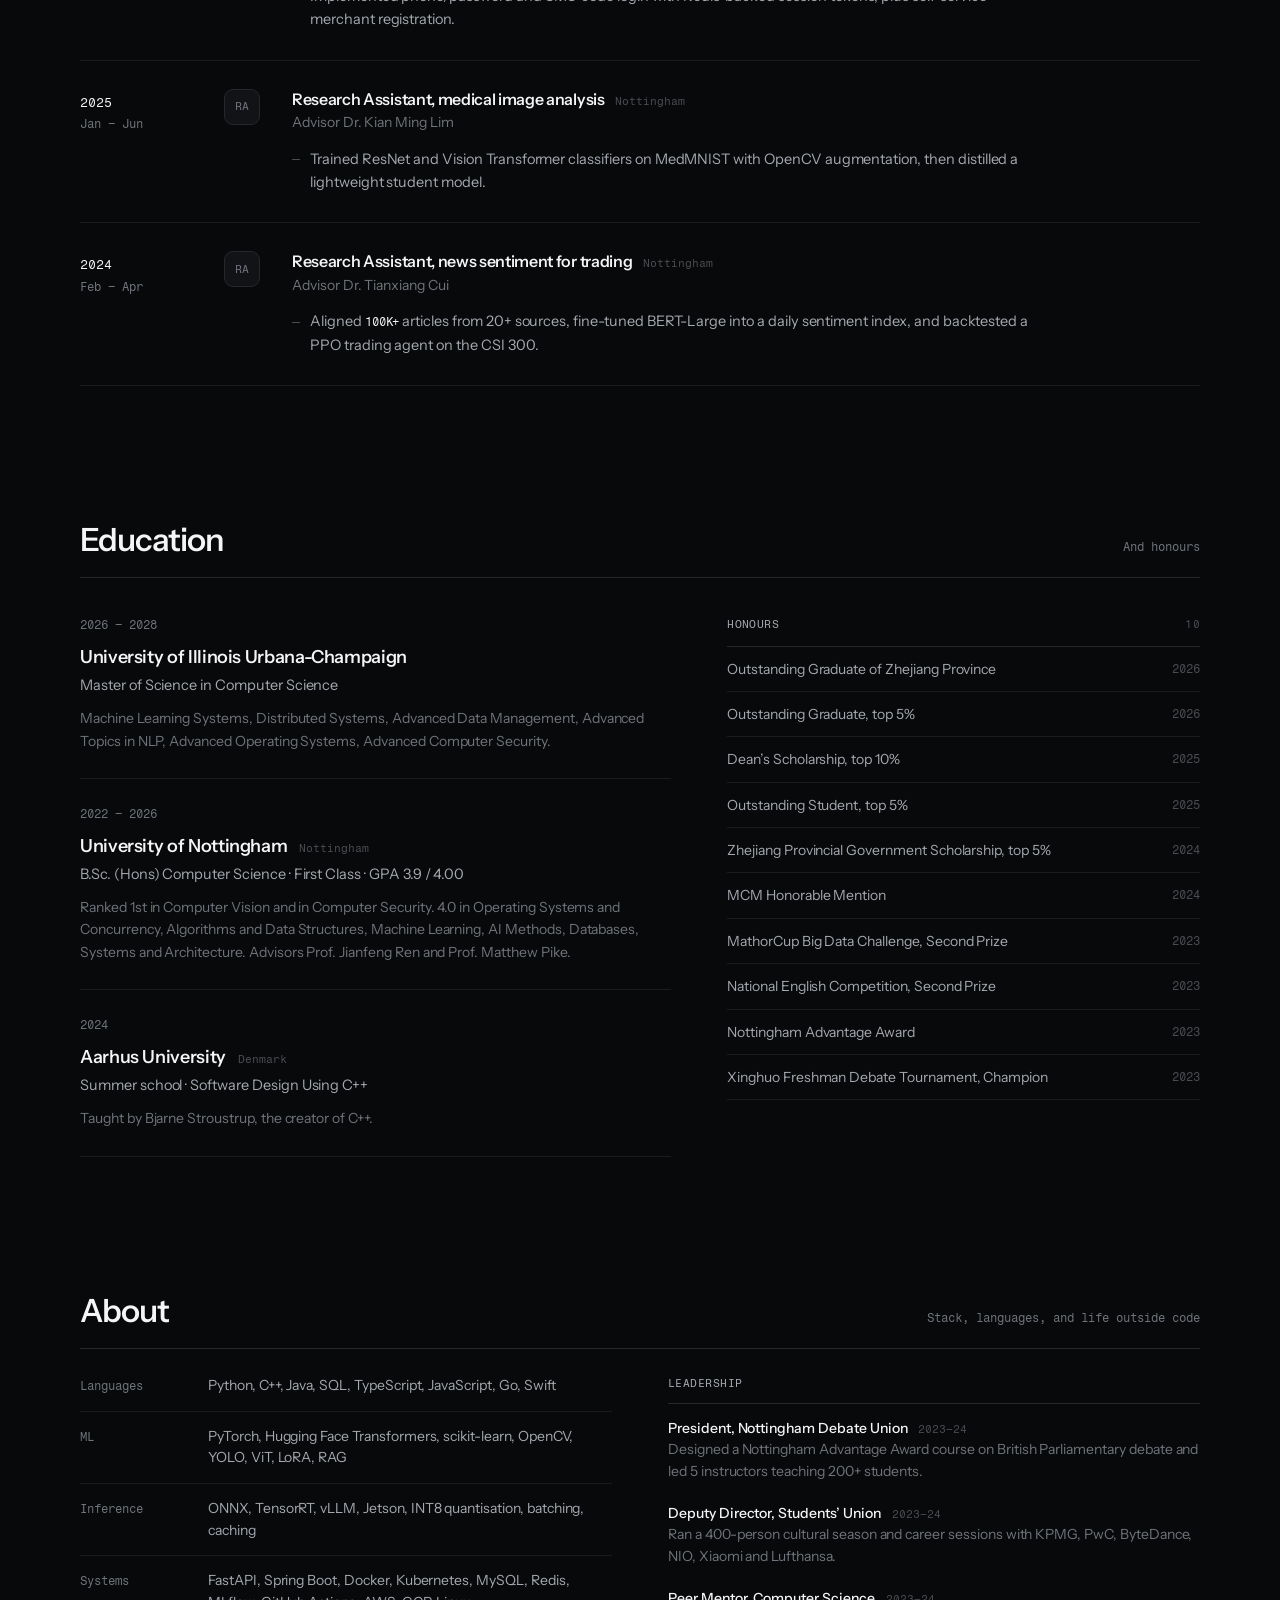
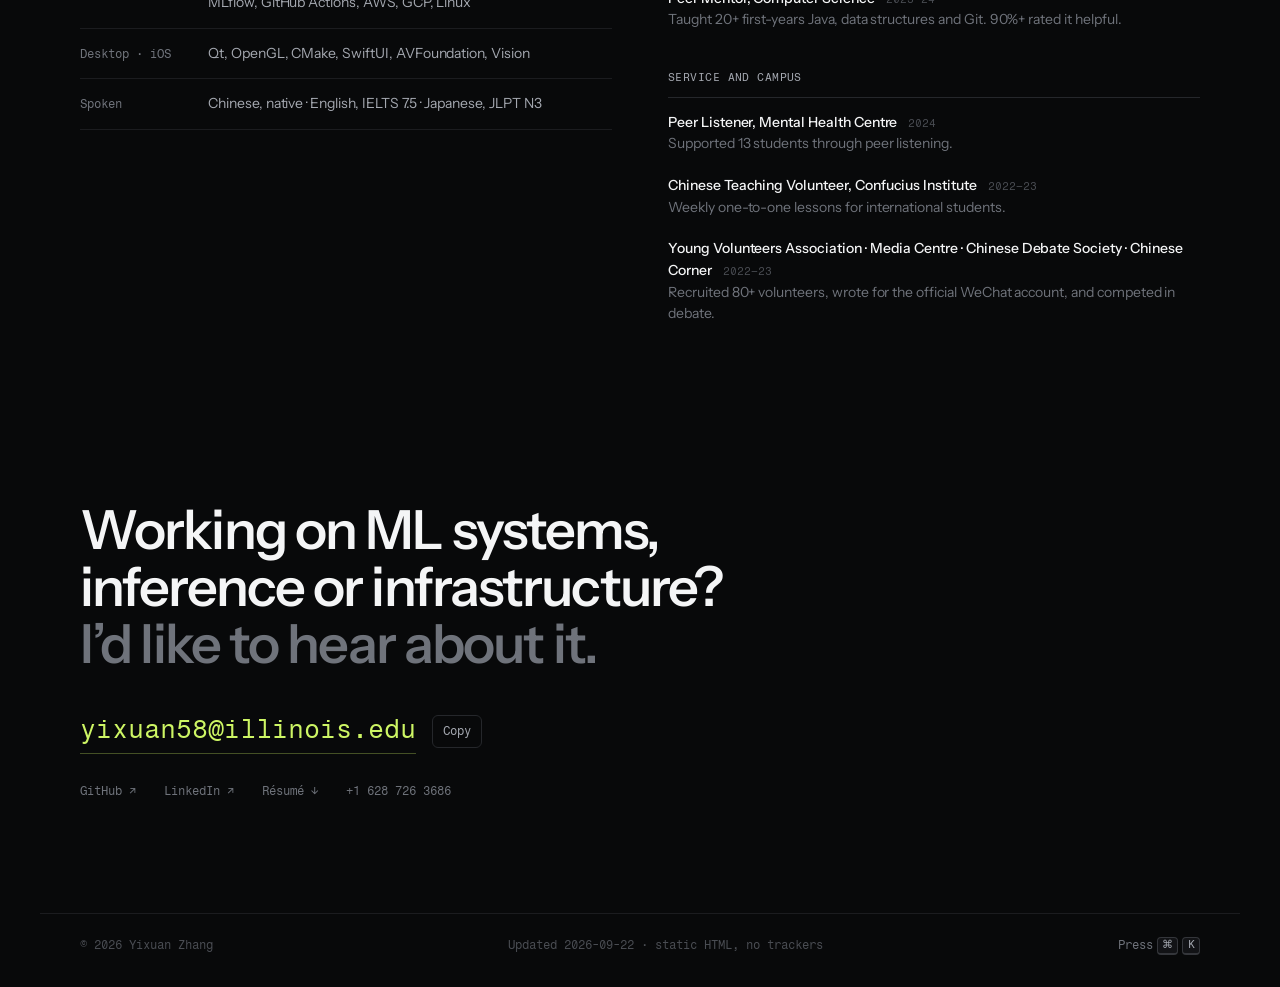
==== commit 9be06710: "Update the résumé PDF: add the recommender and quantization projects" ====
--- a/index.html
+++ b/index.html
@@ -58,7 +58,7 @@
         <p class="hero-meta mono"><span><i>now</i>Master of Science in Computer Science · UIUC ’28</span><span><i>before</i>B.Sc. Computer Science · Nottingham, First Class</span></p>
         <div class="hero-actions">
           <a class="btn btn-signal" href="mailto:yixuan58@illinois.edu">Email me</a>
-          <a class="btn btn-line" href="Yixuan_Zhang_Resume.pdf?v=20260924b">Résumé <span class="mono">PDF</span></a>
+          <a class="btn btn-line" href="Yixuan_Zhang_Resume.pdf?v=20260925">Résumé <span class="mono">PDF</span></a>
           <a class="txt-link" href="https://github.com/asher0913">GitHub ↗</a>
           <a class="txt-link" href="https://www.linkedin.com/in/yixuan-zhang-b656392b5">LinkedIn ↗</a>
         </div>
@@ -632,7 +632,7 @@
       <div class="contact-links mono">
         <a href="https://github.com/asher0913">GitHub ↗</a>
         <a href="https://www.linkedin.com/in/yixuan-zhang-b656392b5">LinkedIn ↗</a>
-        <a href="Yixuan_Zhang_Resume.pdf?v=20260924b">Résumé ↓</a>
+        <a href="Yixuan_Zhang_Resume.pdf?v=20260925">Résumé ↓</a>
         <a href="tel:+16287263686">+1 628 726 3686</a>
       </div>
     </section>
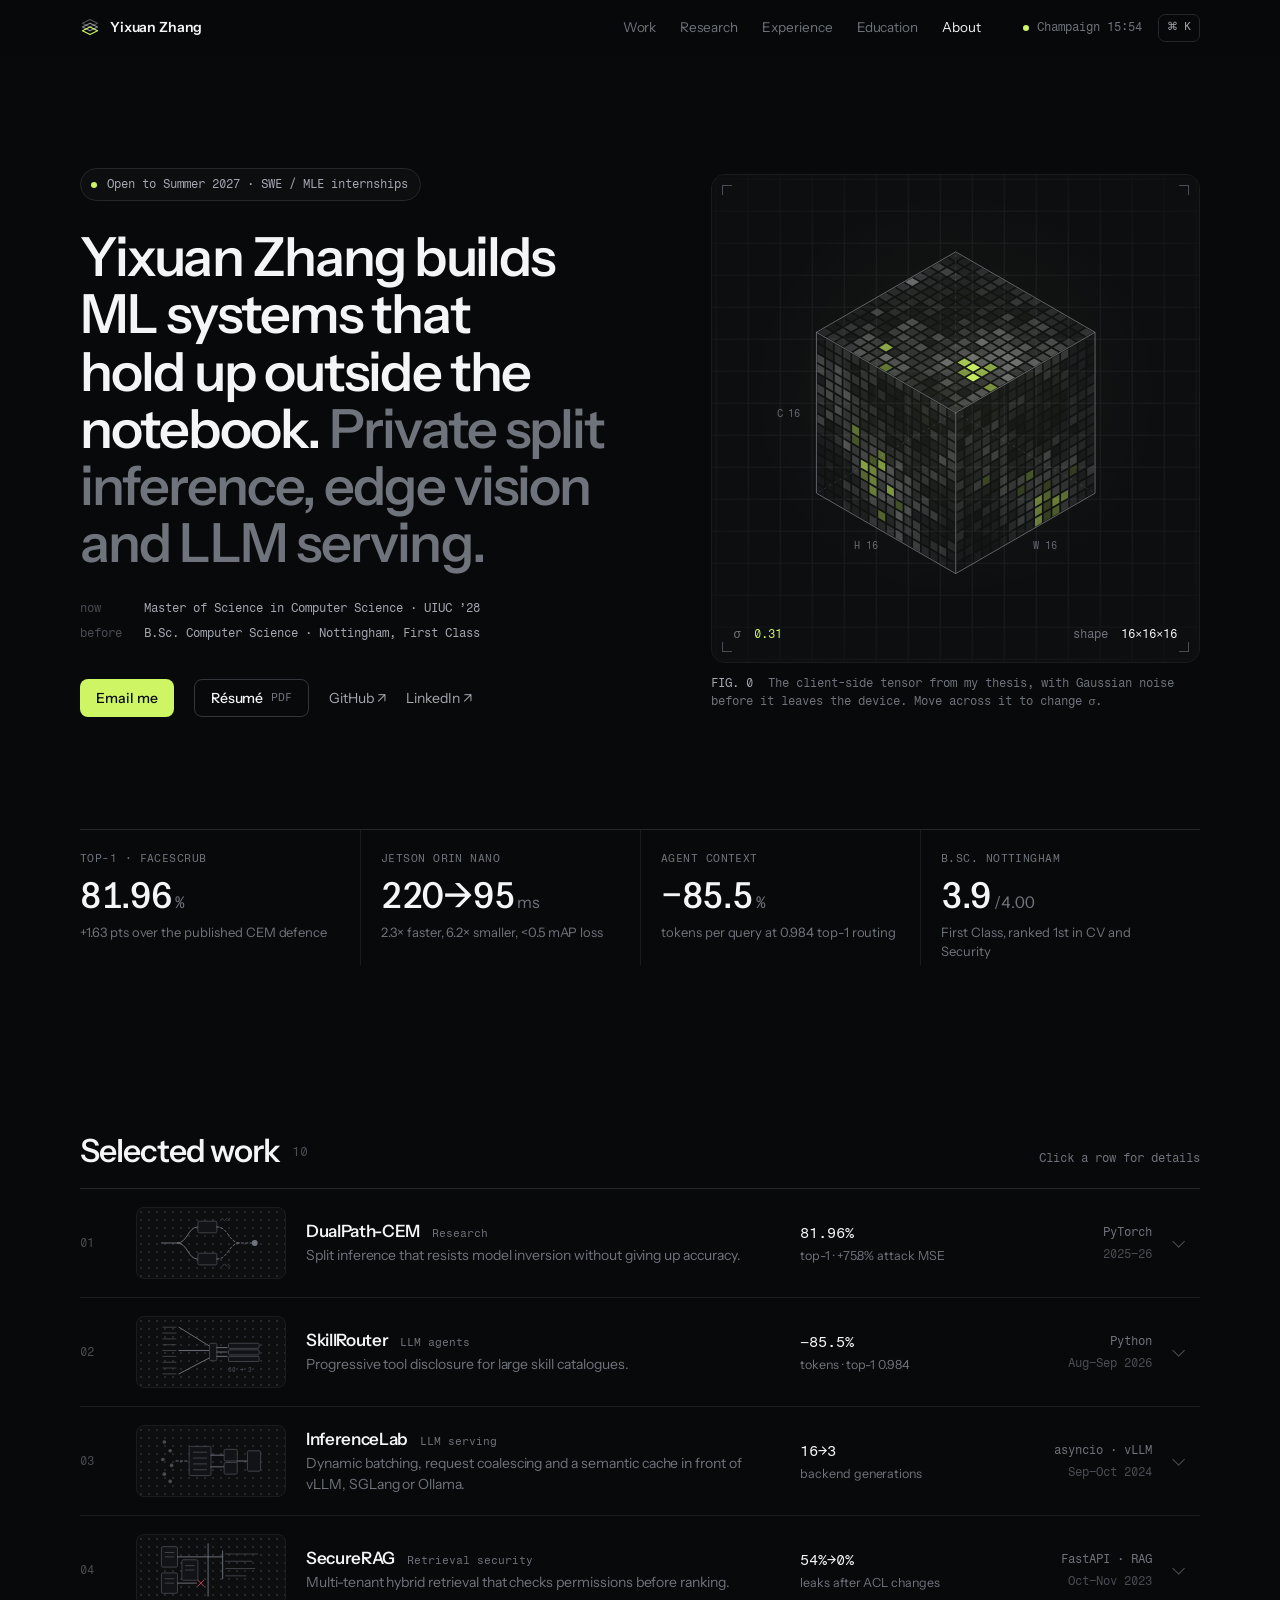
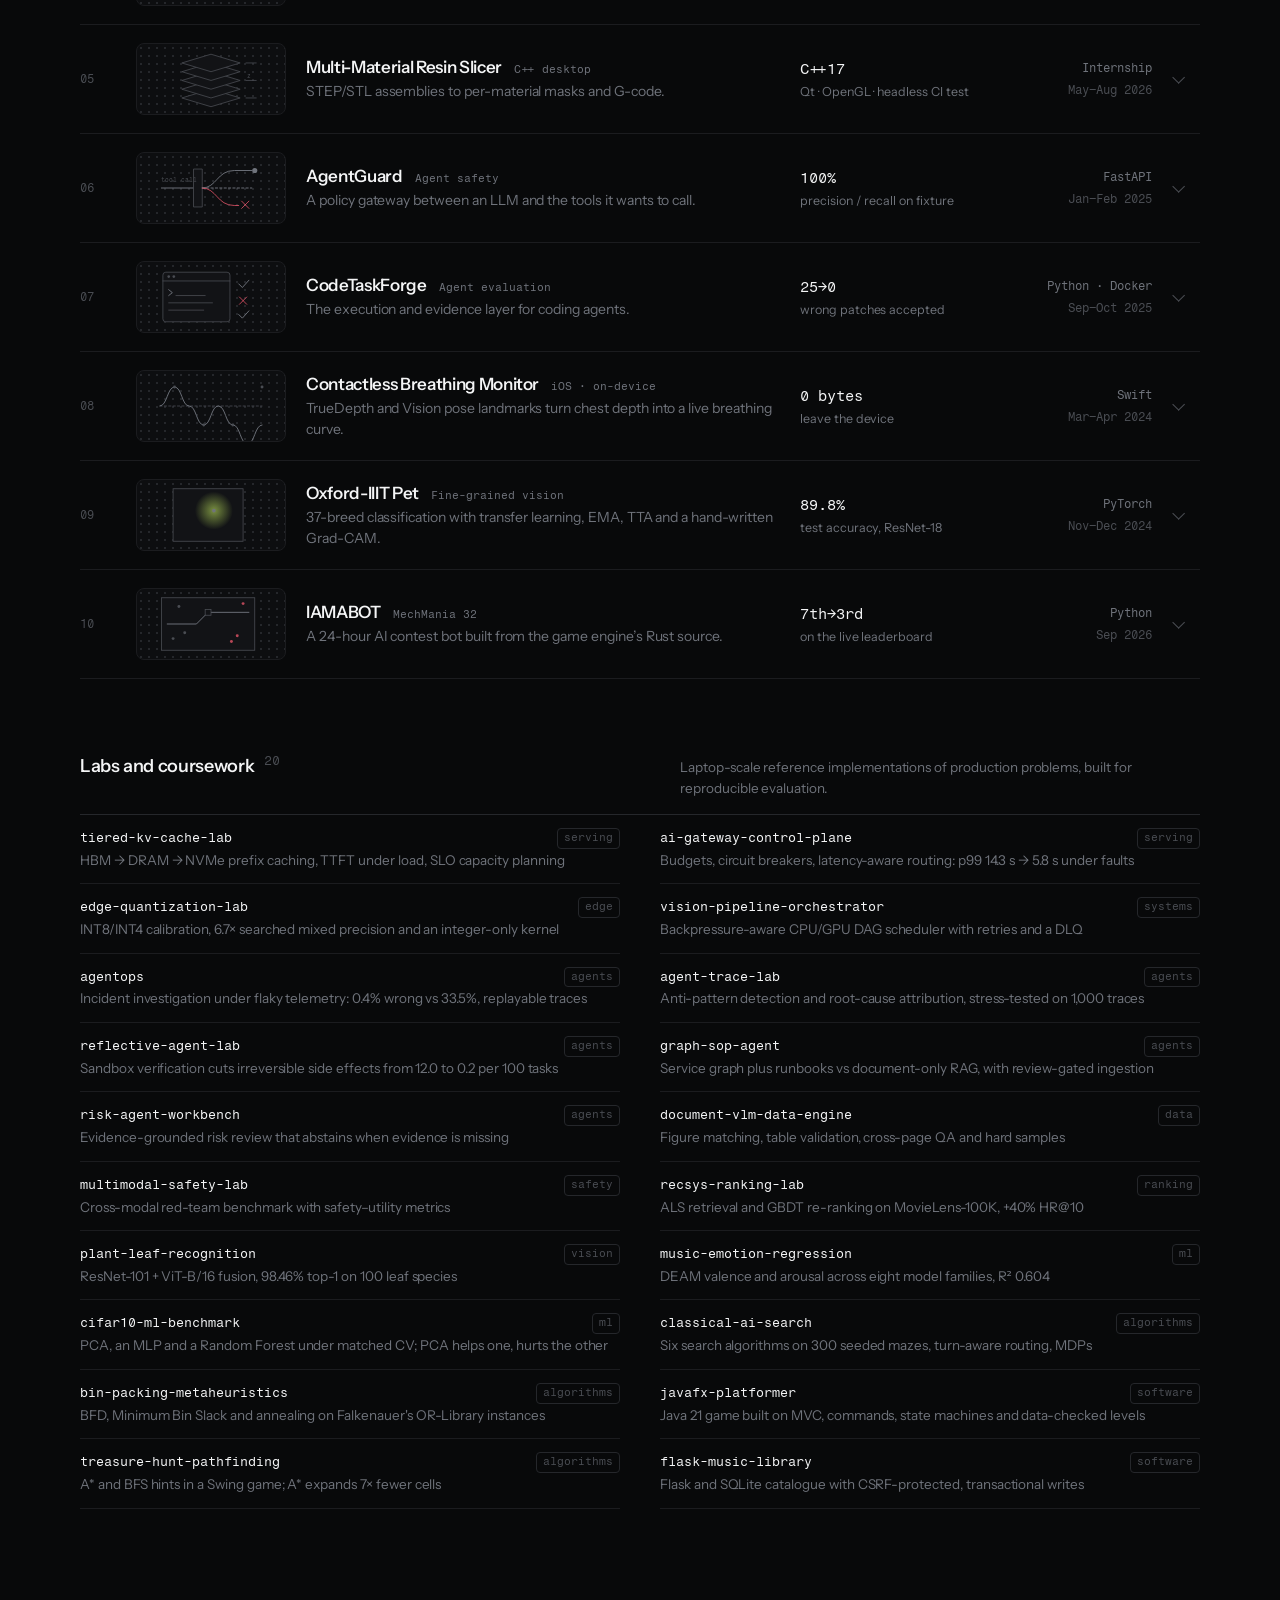
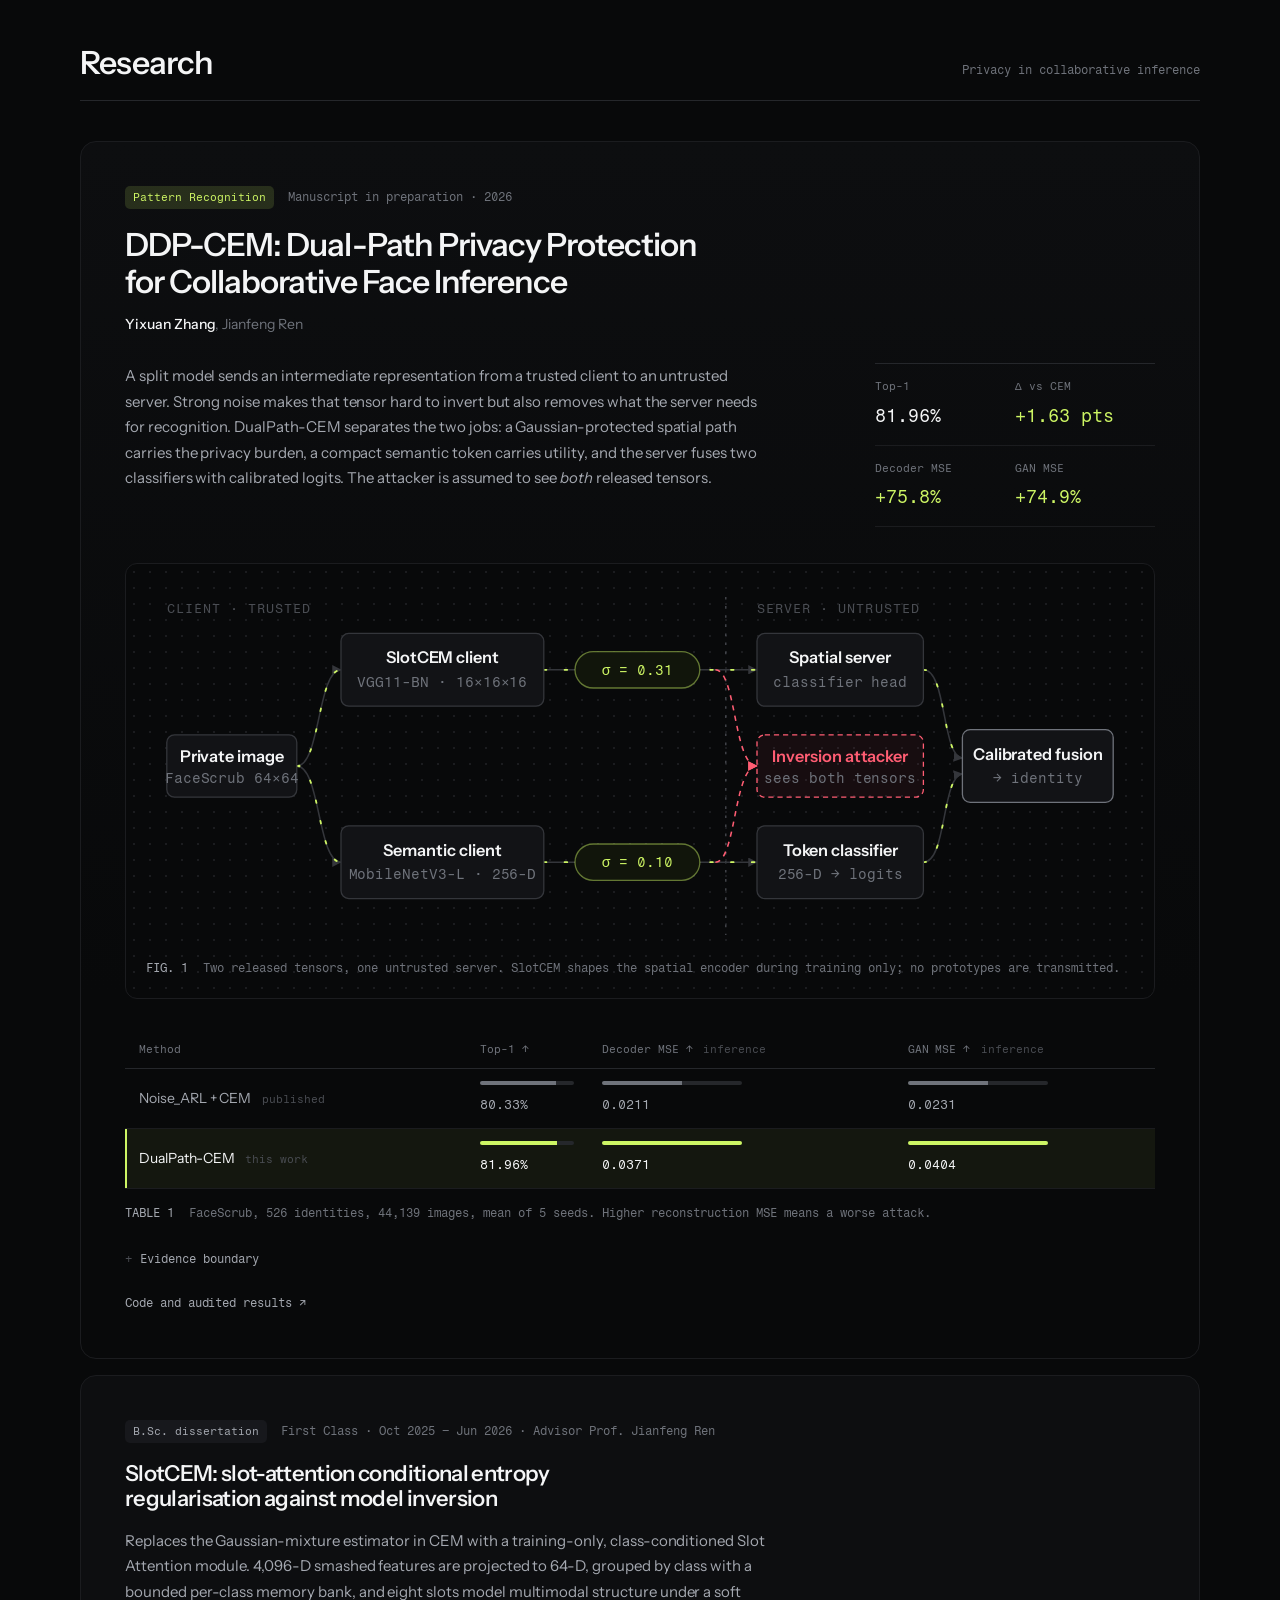
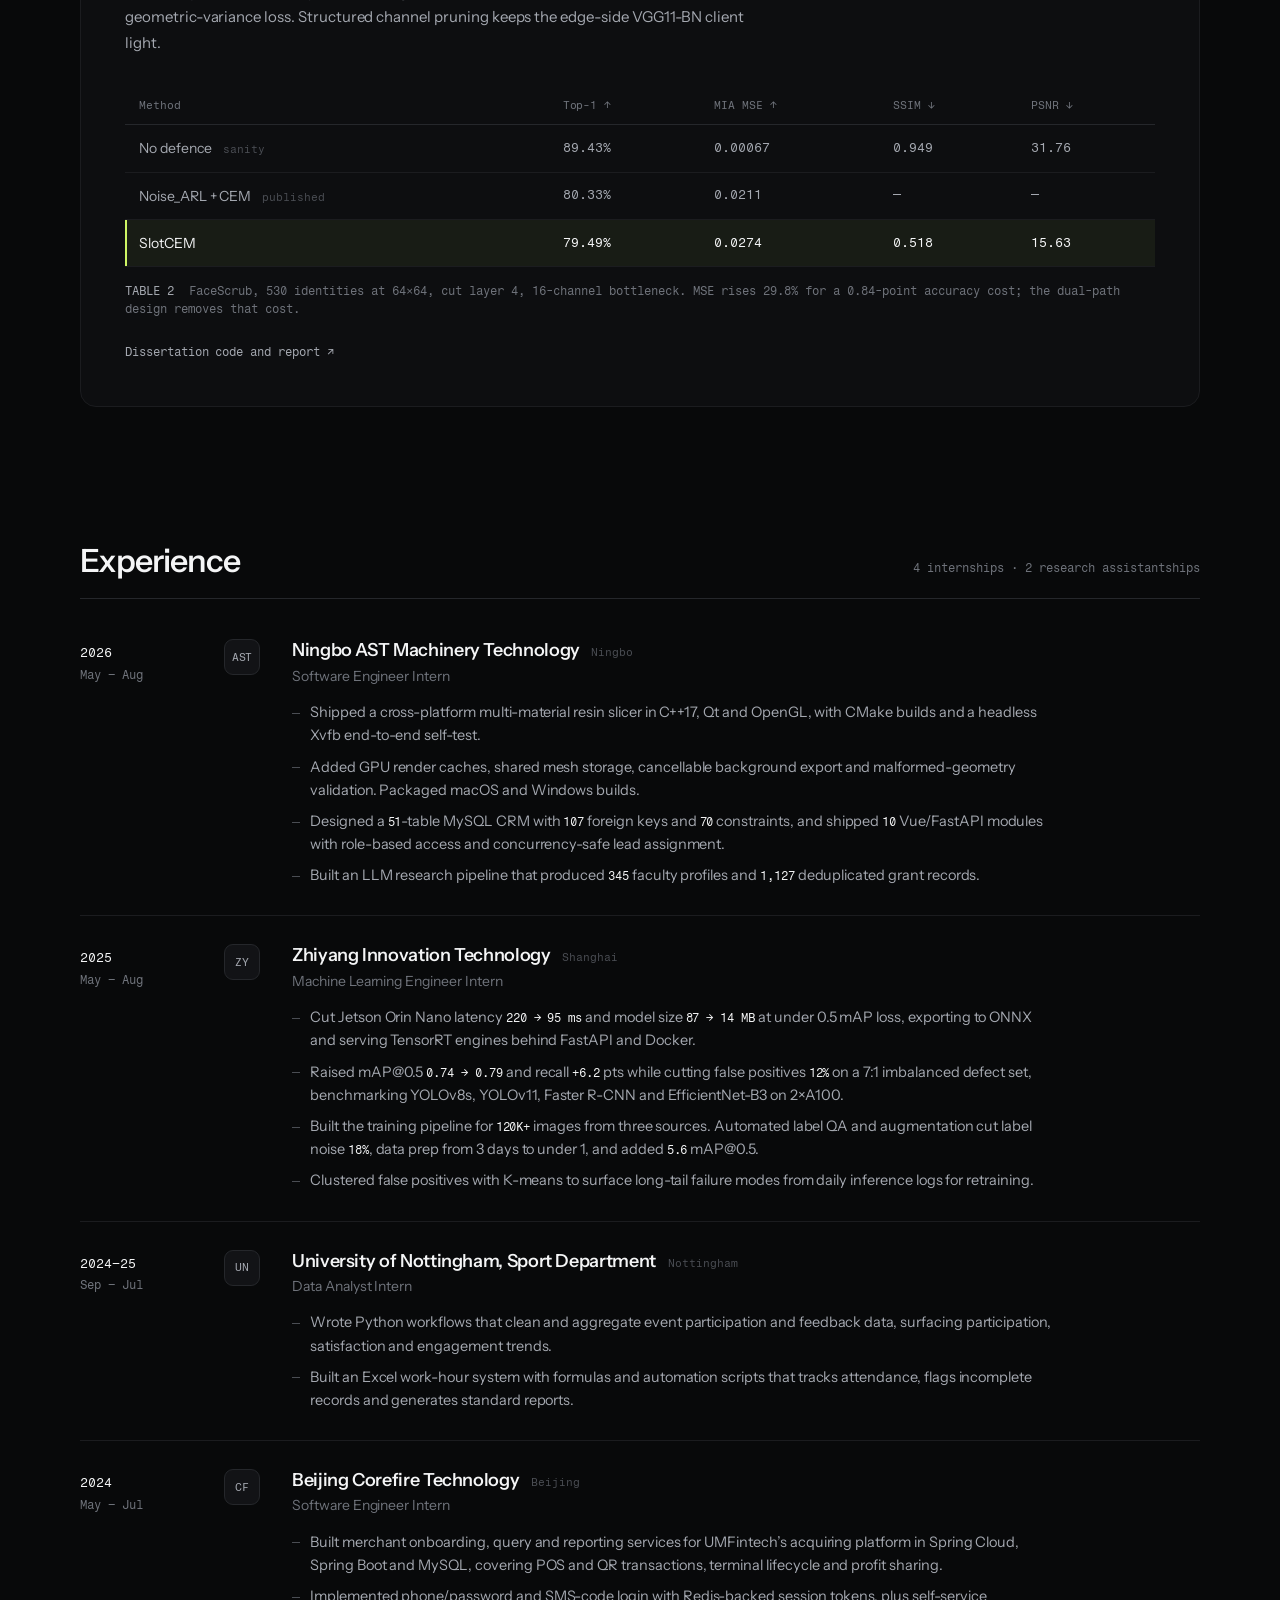
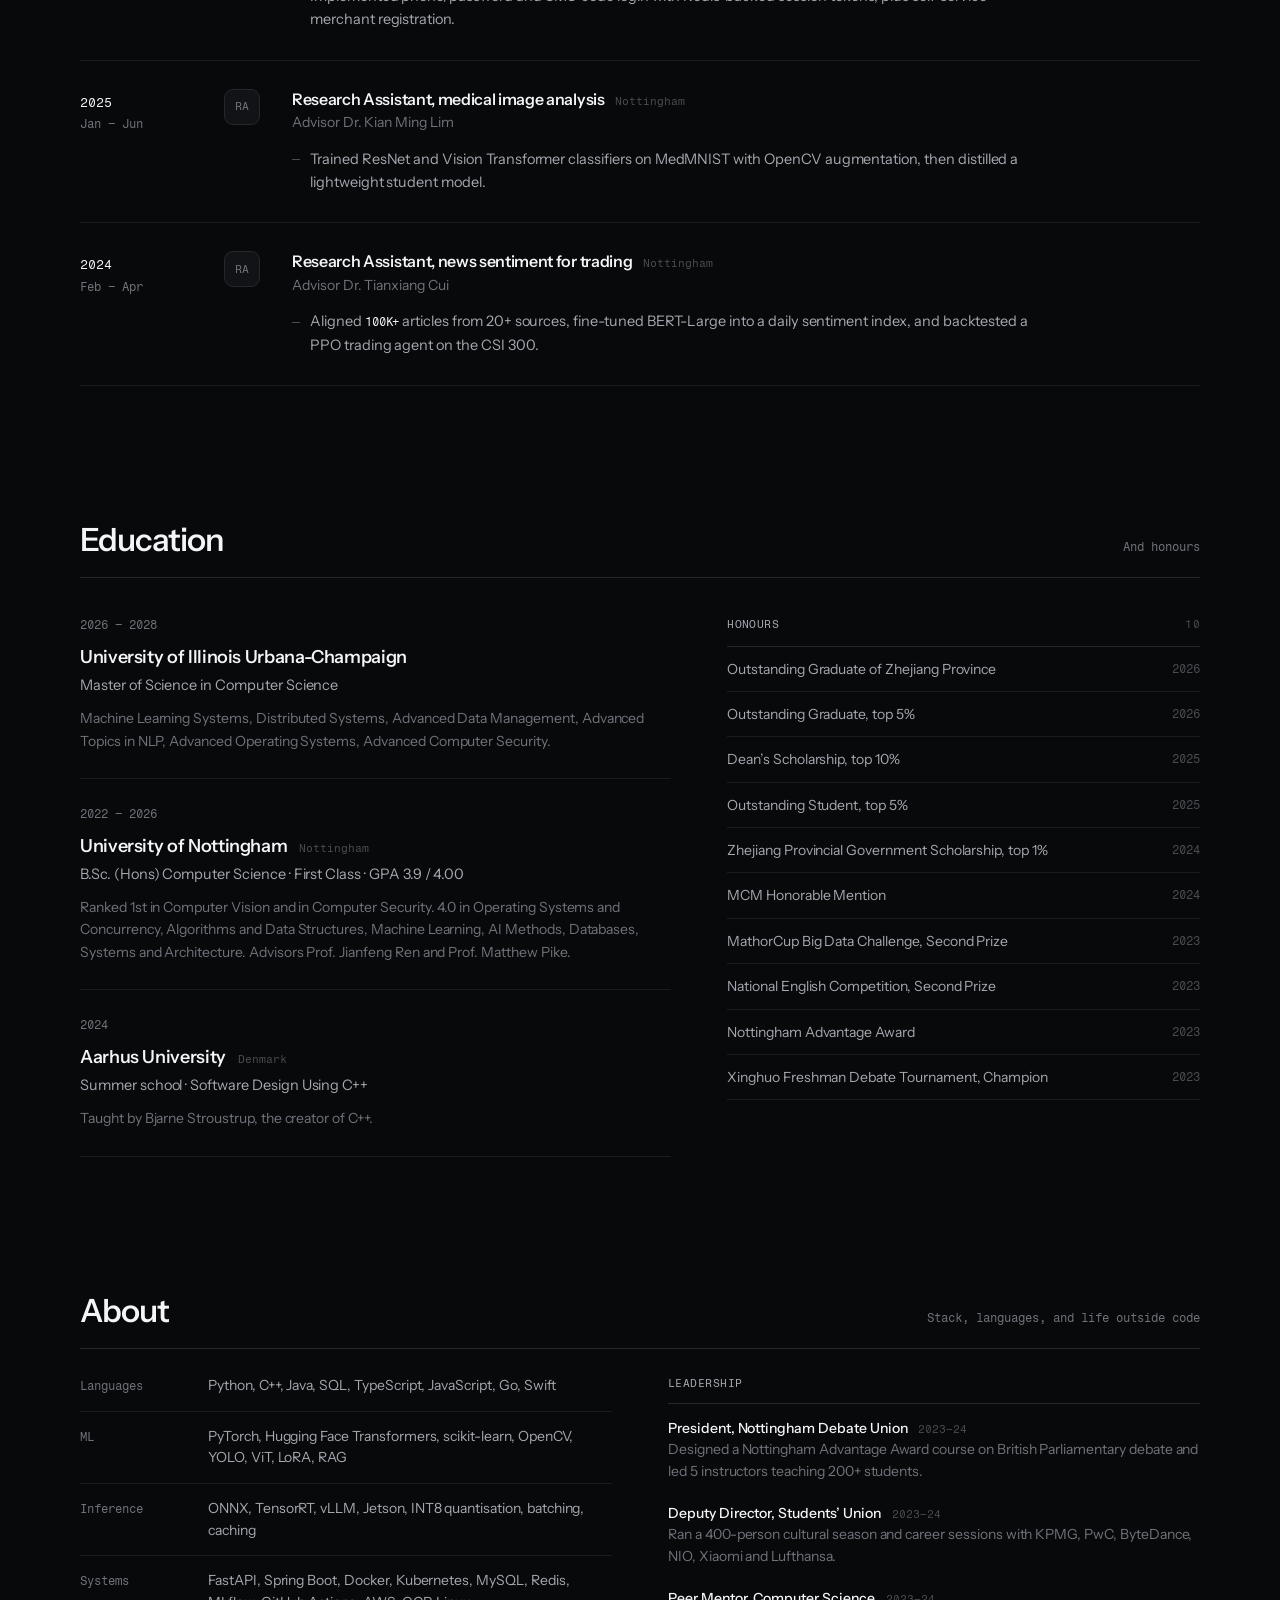
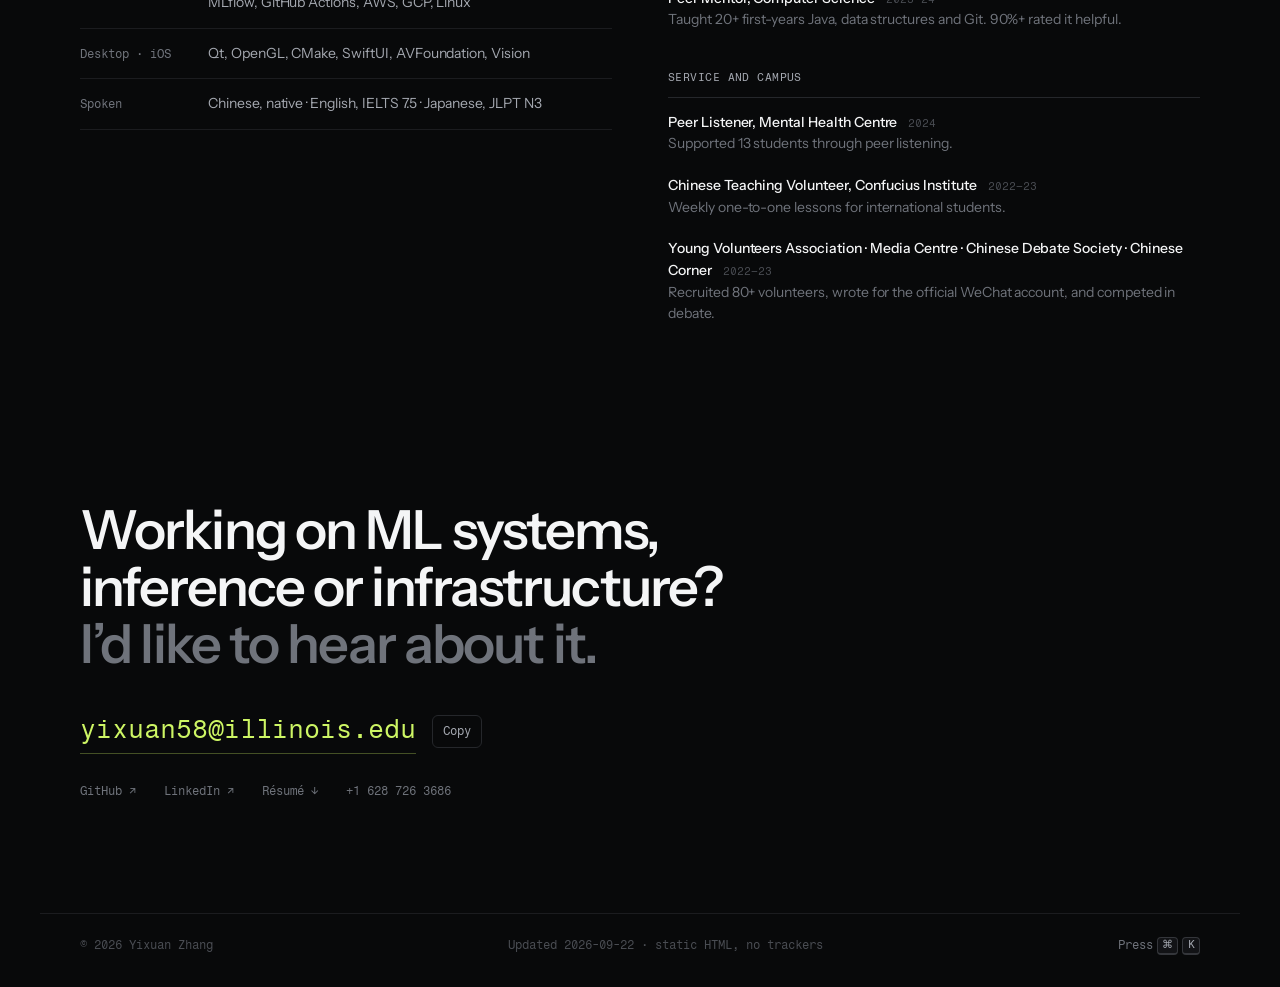
==== commit 90a521bb: "Correct the provincial scholarship to top 1%" ====
--- a/index.html
+++ b/index.html
@@ -577,7 +577,7 @@
             <li><span>Outstanding Graduate, top 5%</span><span class="mono">2026</span></li>
             <li><span>Dean’s Scholarship, top 10%</span><span class="mono">2025</span></li>
             <li><span>Outstanding Student, top 5%</span><span class="mono">2025</span></li>
-            <li><span>Zhejiang Provincial Government Scholarship, top 5%</span><span class="mono">2024</span></li>
+            <li><span>Zhejiang Provincial Government Scholarship, top 1%</span><span class="mono">2024</span></li>
             <li><span>MCM Honorable Mention</span><span class="mono">2024</span></li>
             <li><span>MathorCup Big Data Challenge, Second Prize</span><span class="mono">2023</span></li>
             <li><span>National English Competition, Second Prize</span><span class="mono">2023</span></li>
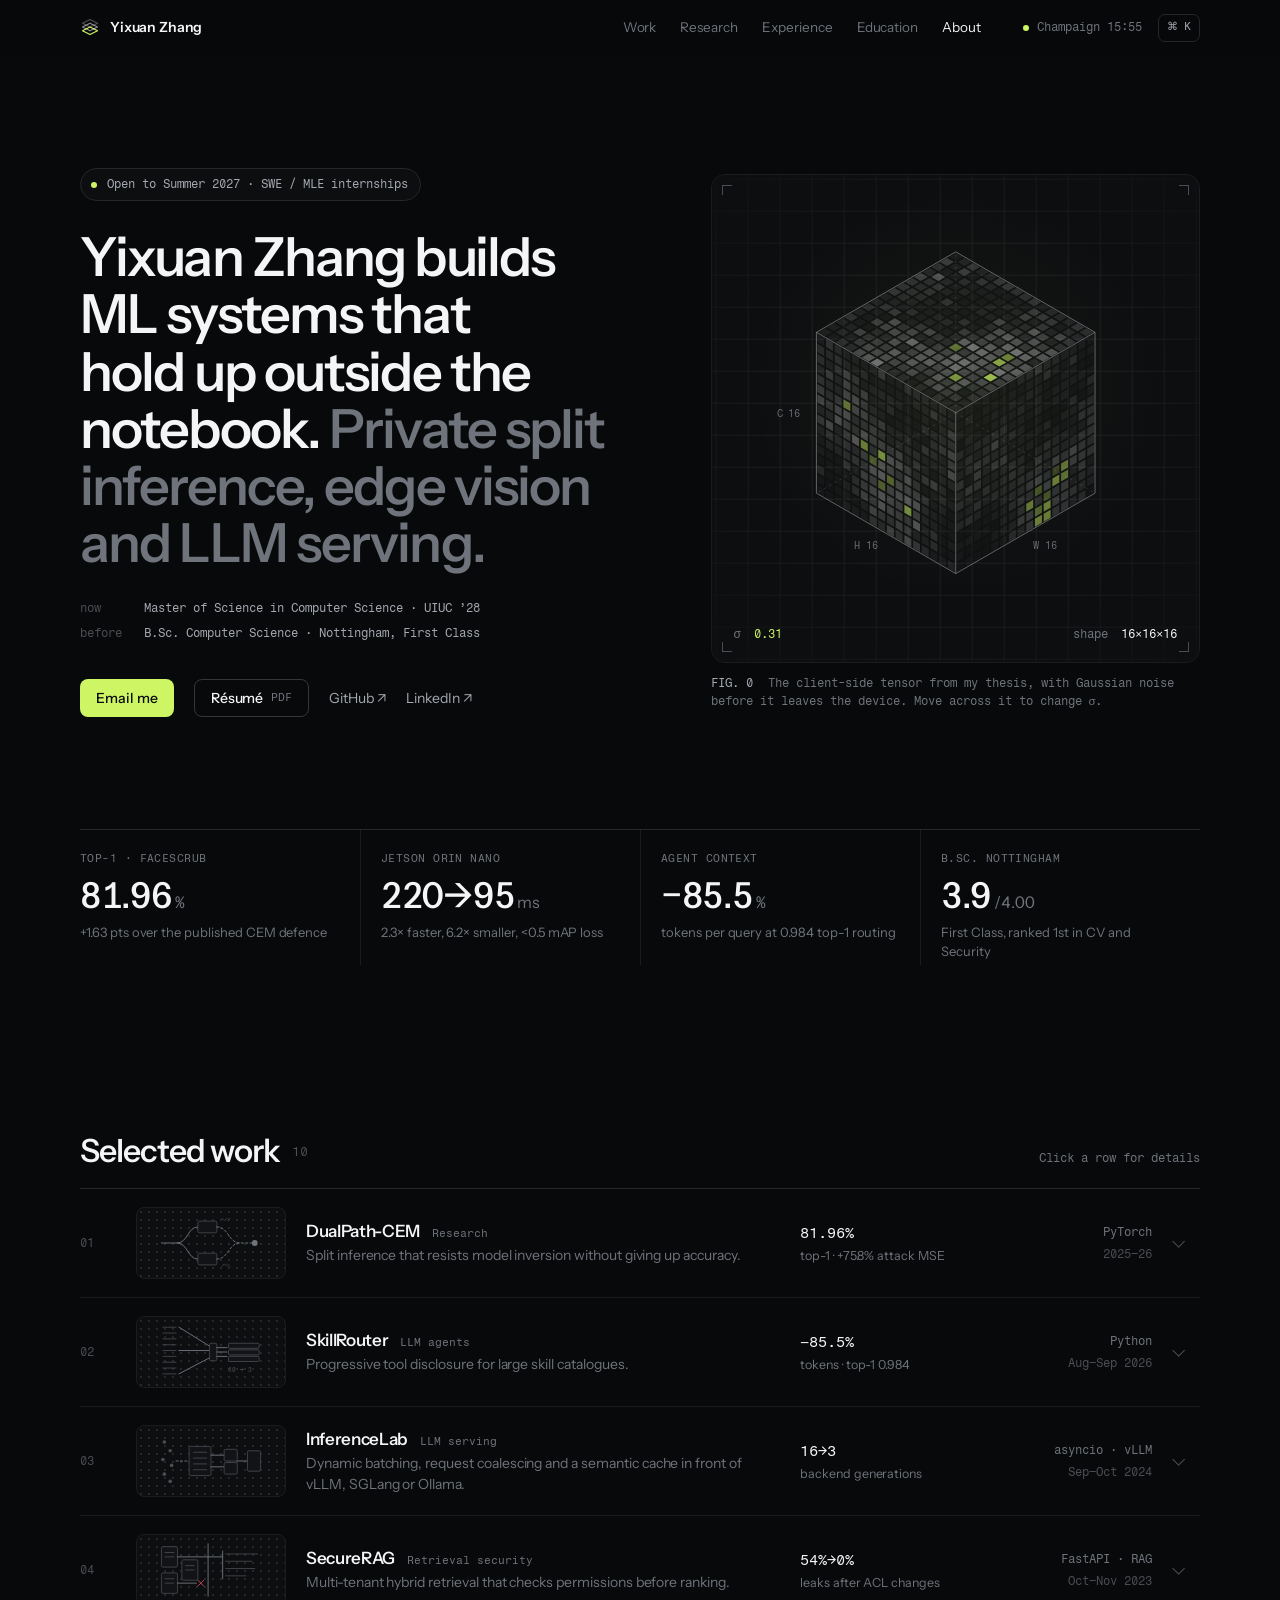
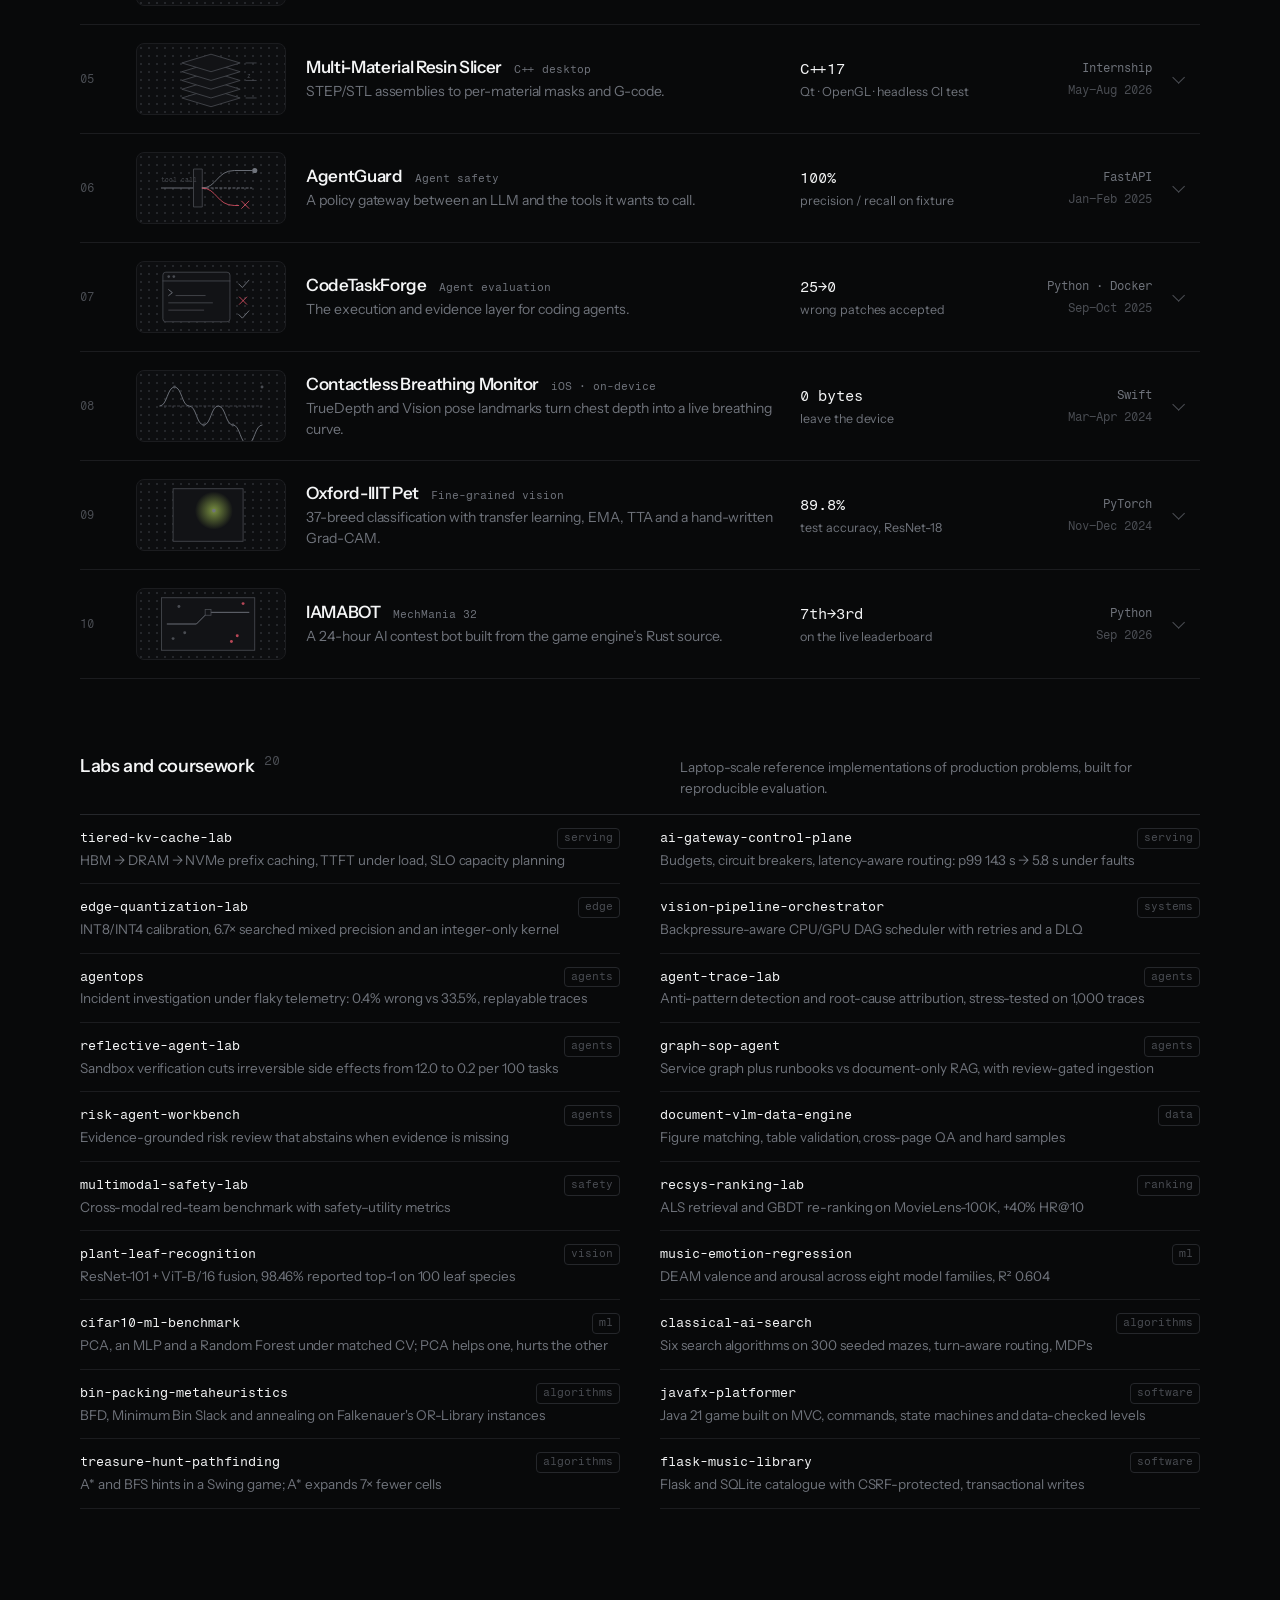
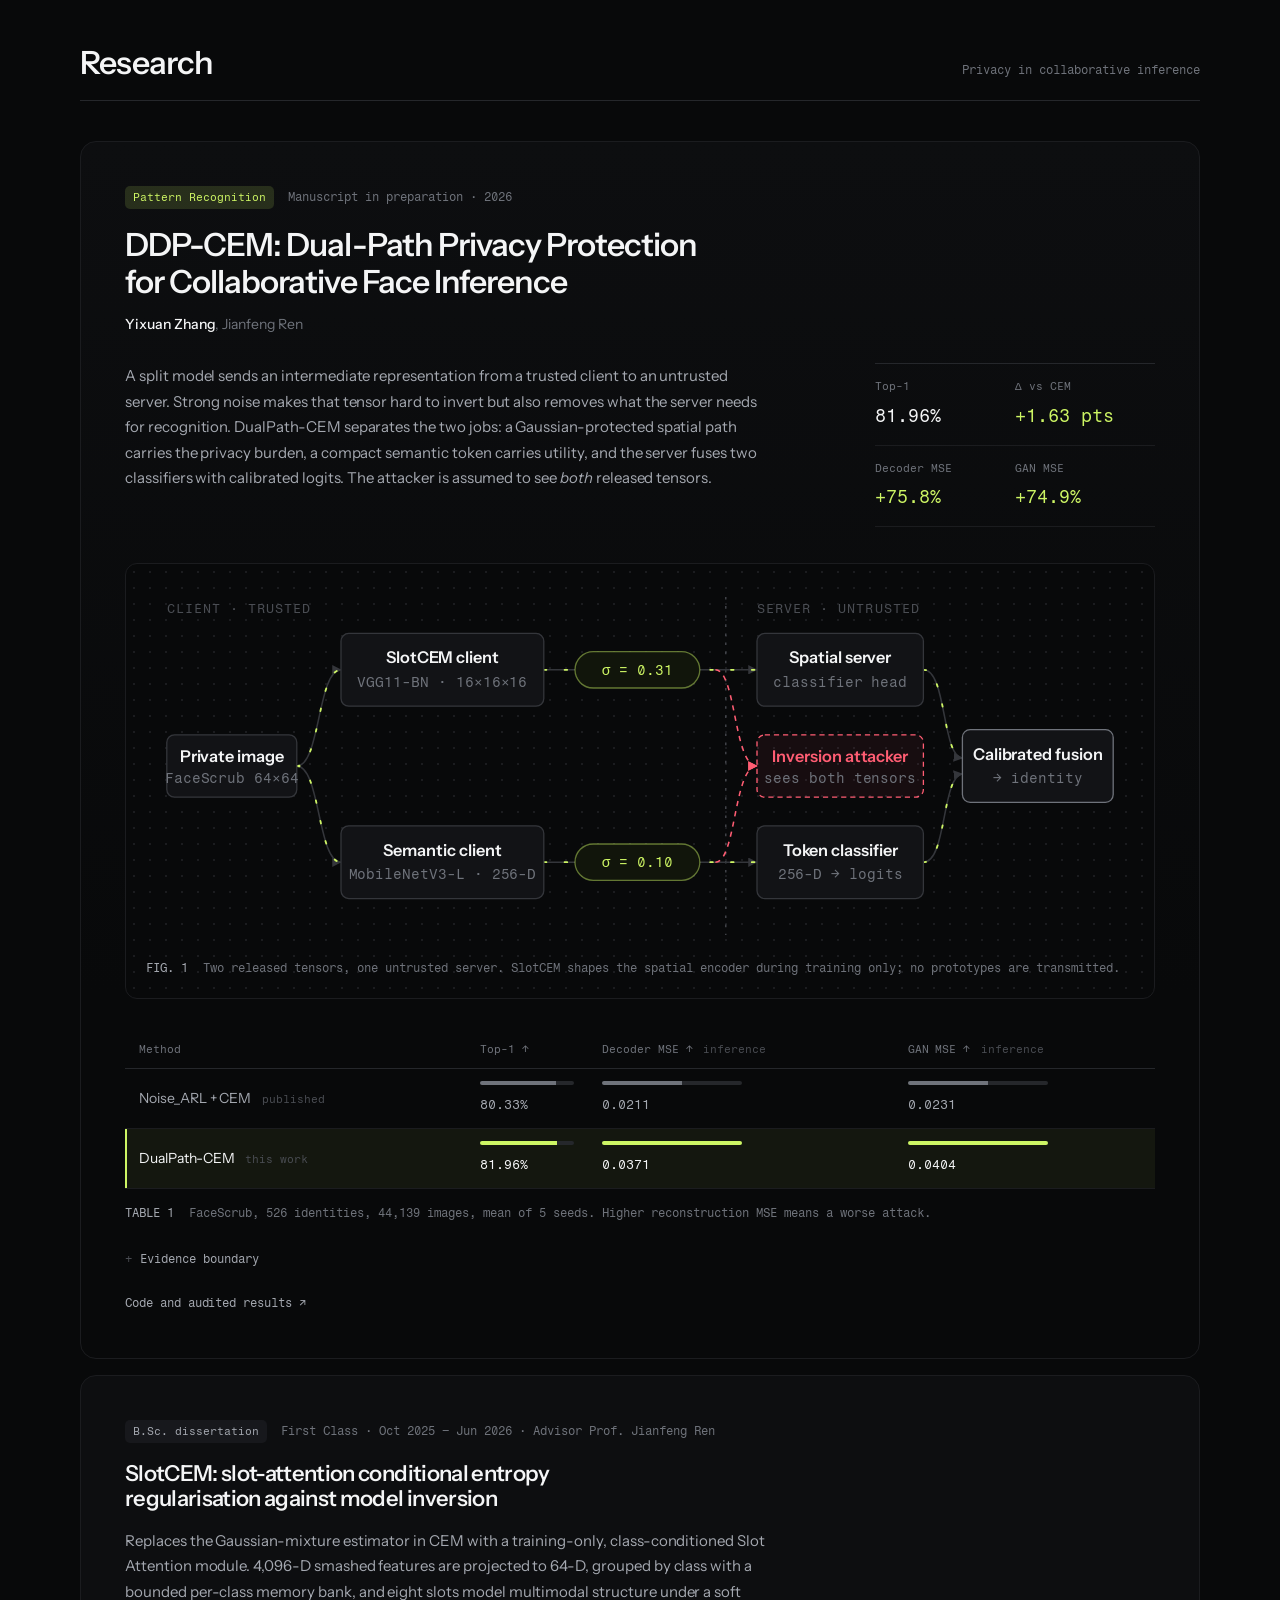
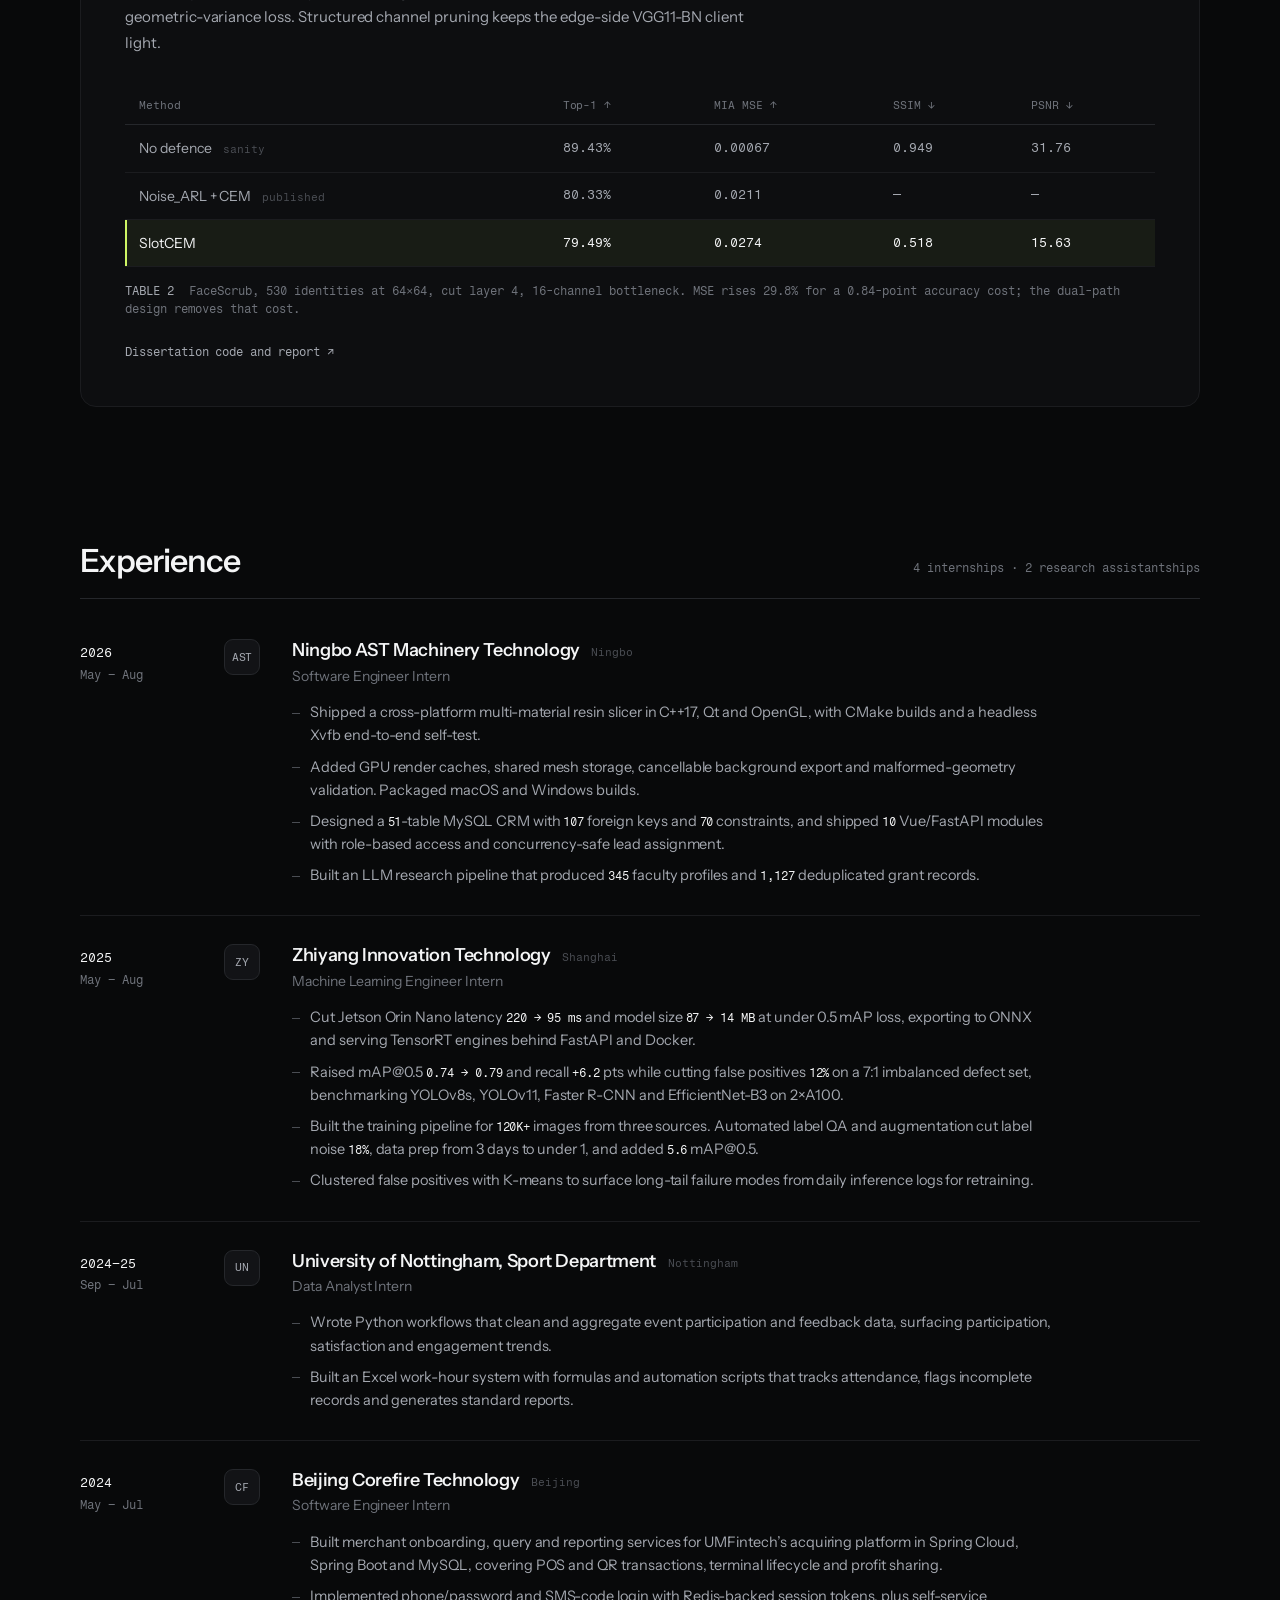
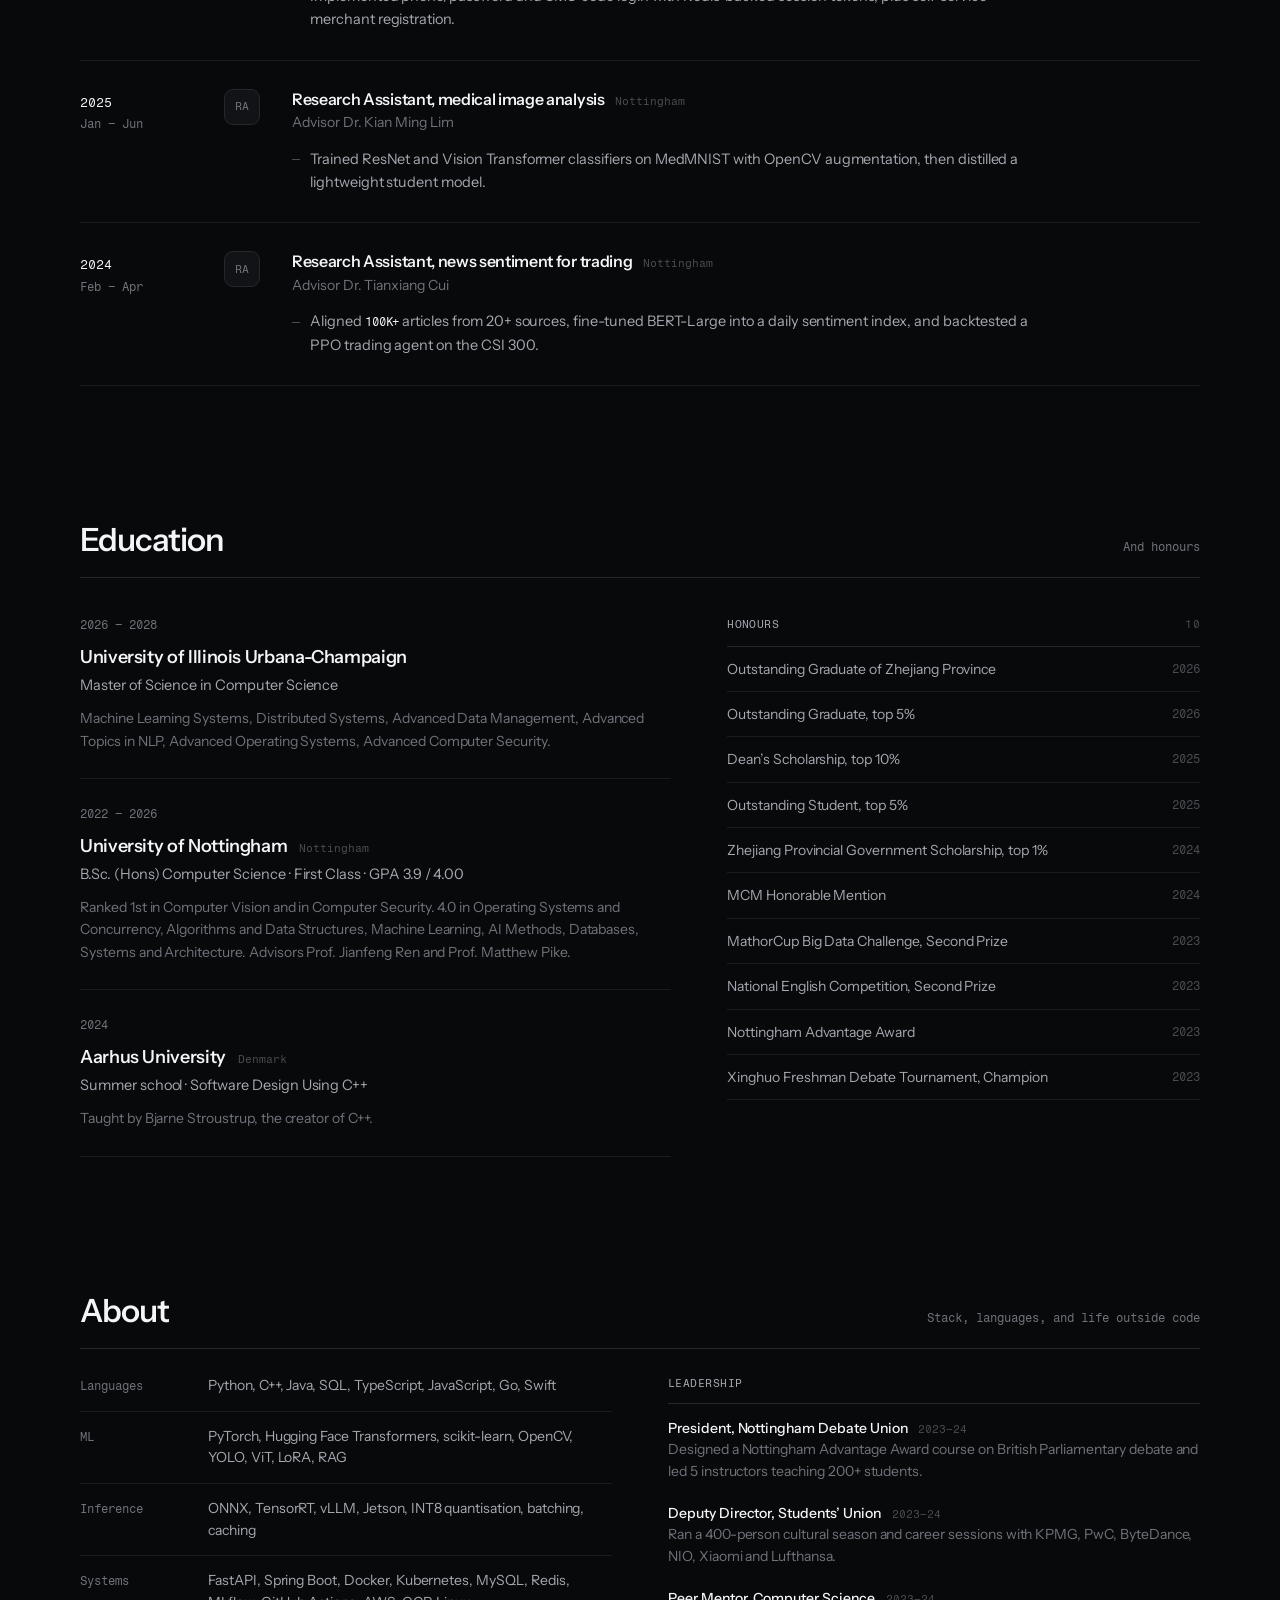
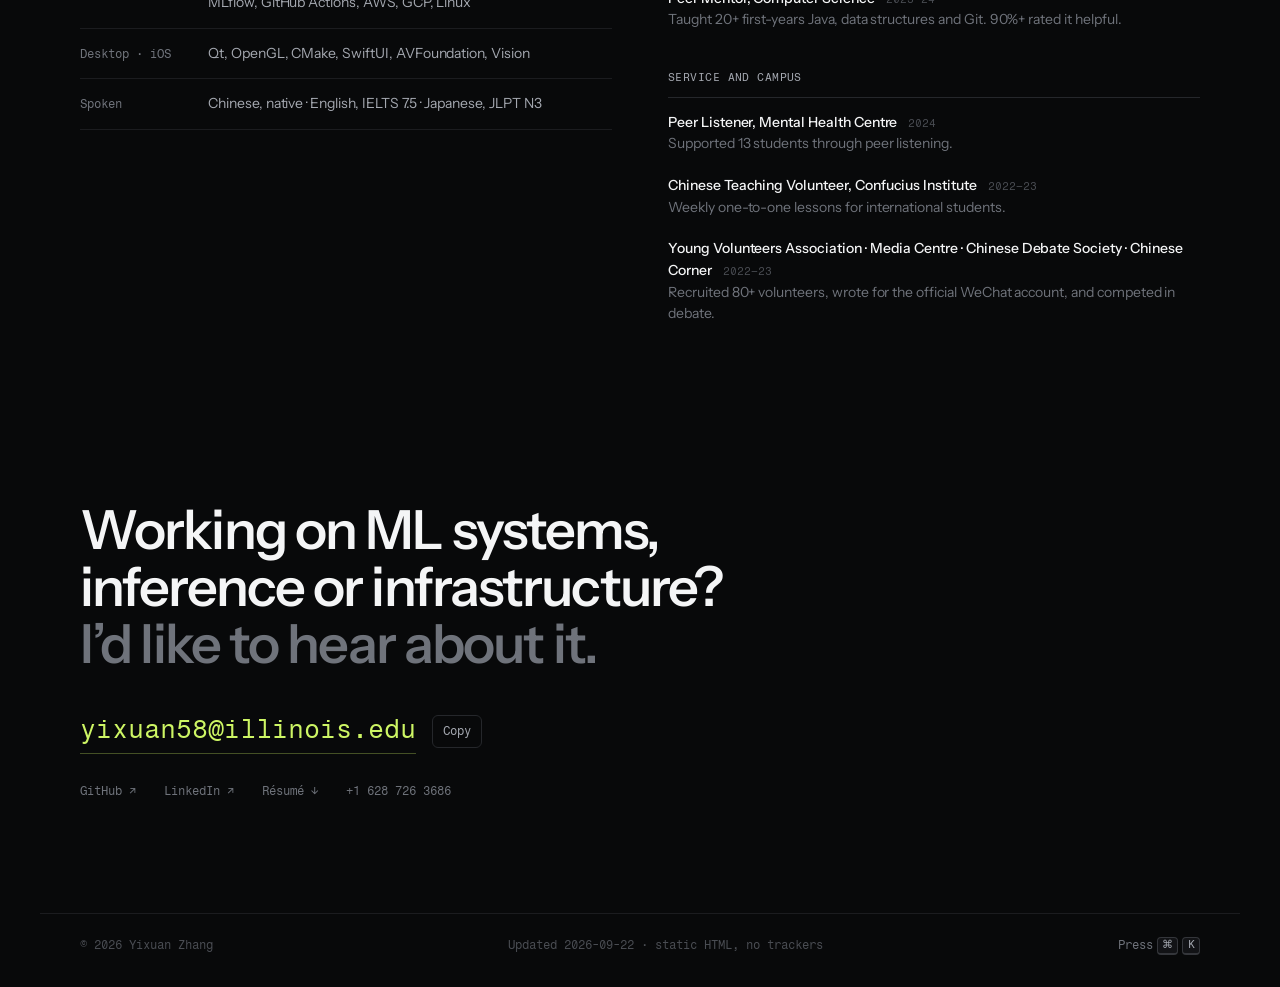
==== commit f212f884: "Label the leaf-recognition accuracy as a reported result" ====
--- a/index.html
+++ b/index.html
@@ -322,7 +322,7 @@
           <a role="listitem" href="https://github.com/asher0913/document-vlm-data-engine"><span class="mono">document-vlm-data-engine</span><span>Figure matching, table validation, cross-page QA and hard samples</span><em class="mono">data</em></a>
           <a role="listitem" href="https://github.com/asher0913/multimodal-safety-lab"><span class="mono">multimodal-safety-lab</span><span>Cross-modal red-team benchmark with safety–utility metrics</span><em class="mono">safety</em></a>
           <a role="listitem" href="https://github.com/asher0913/recsys-ranking-lab"><span class="mono">recsys-ranking-lab</span><span>ALS retrieval and GBDT re-ranking on MovieLens-100K, +40% HR@10</span><em class="mono">ranking</em></a>
-          <a role="listitem" href="https://github.com/asher0913/plant-leaf-recognition"><span class="mono">plant-leaf-recognition</span><span>ResNet-101 + ViT-B/16 fusion, 98.46% top-1 on 100 leaf species</span><em class="mono">vision</em></a>
+          <a role="listitem" href="https://github.com/asher0913/plant-leaf-recognition"><span class="mono">plant-leaf-recognition</span><span>ResNet-101 + ViT-B/16 fusion, 98.46% reported top-1 on 100 leaf species</span><em class="mono">vision</em></a>
           <a role="listitem" href="https://github.com/asher0913/music-emotion-regression"><span class="mono">music-emotion-regression</span><span>DEAM valence and arousal across eight model families, R² 0.604</span><em class="mono">ml</em></a>
           <a role="listitem" href="https://github.com/asher0913/cifar10-ml-benchmark"><span class="mono">cifar10-ml-benchmark</span><span>PCA, an MLP and a Random Forest under matched CV; PCA helps one, hurts the other</span><em class="mono">ml</em></a>
           <a role="listitem" href="https://github.com/asher0913/classical-ai-search"><span class="mono">classical-ai-search</span><span>Six search algorithms on 300 seeded mazes, turn-aware routing, MDPs</span><em class="mono">algorithms</em></a>
